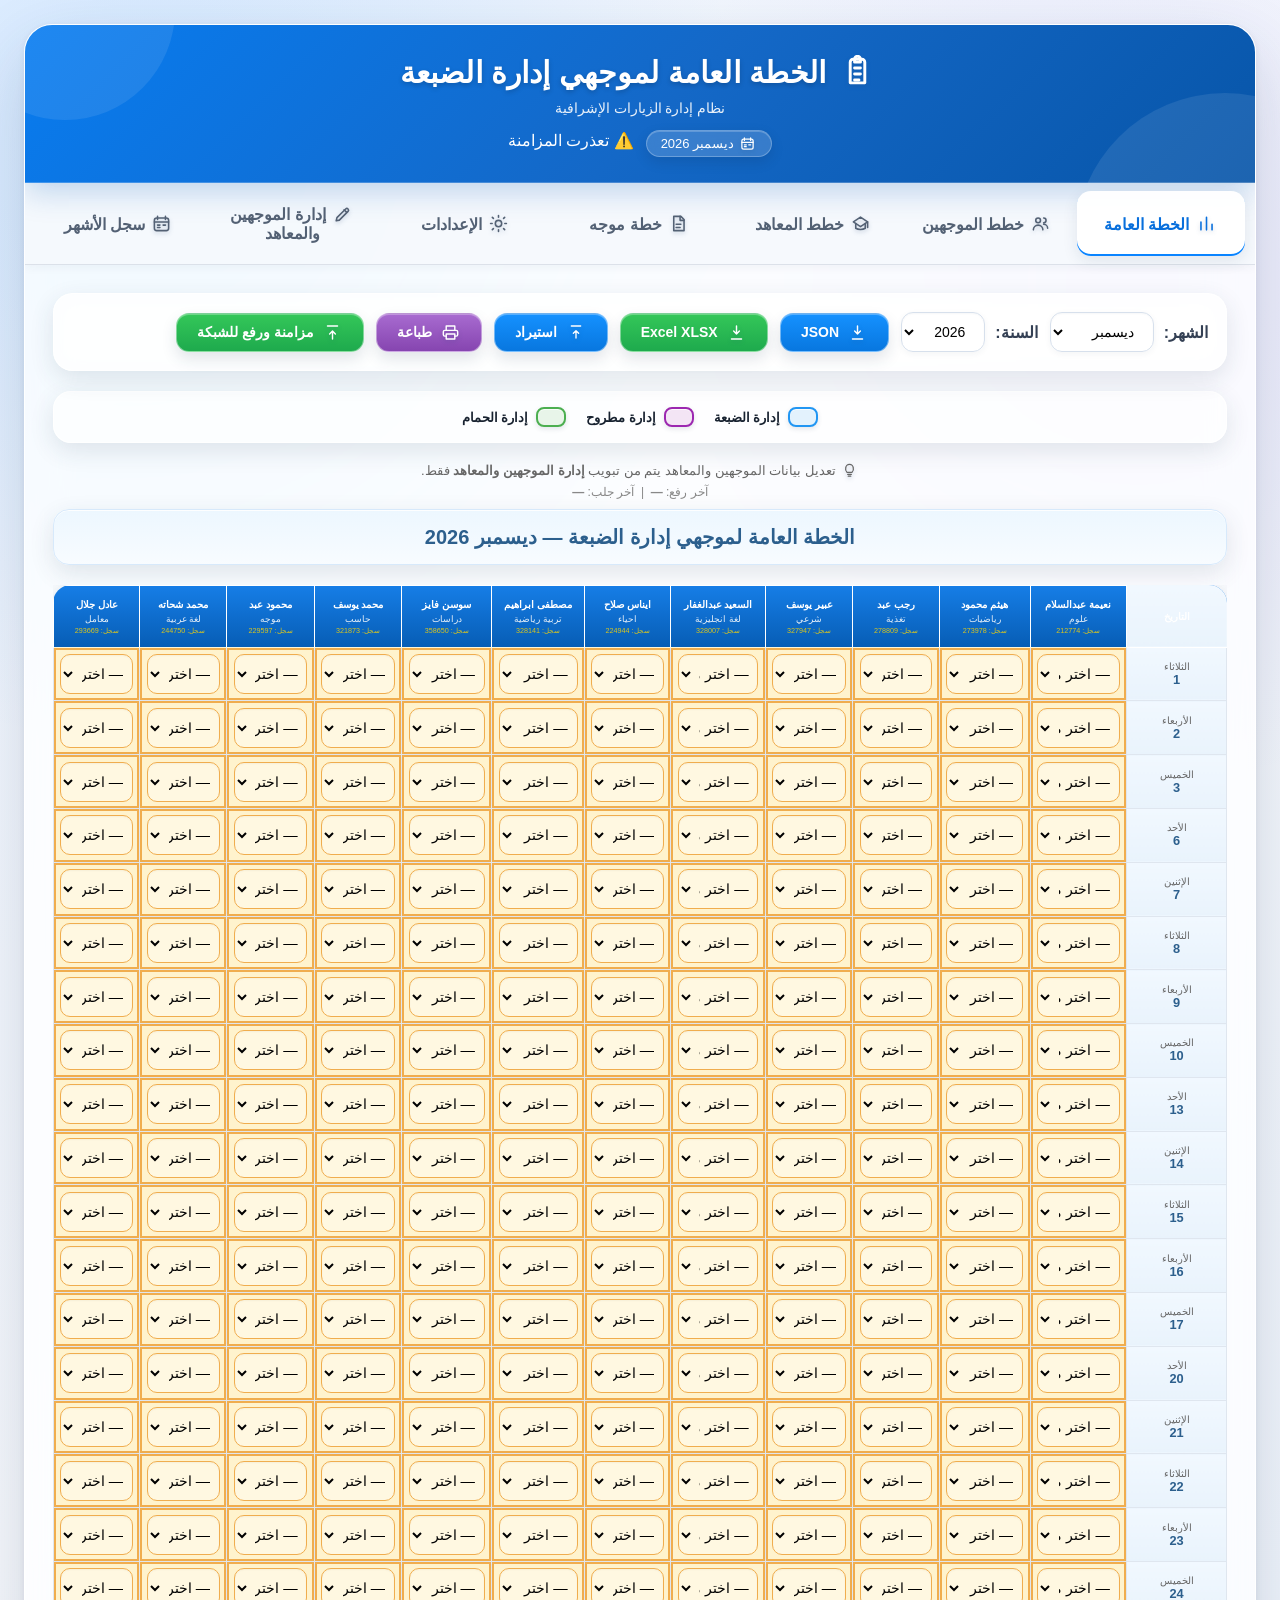
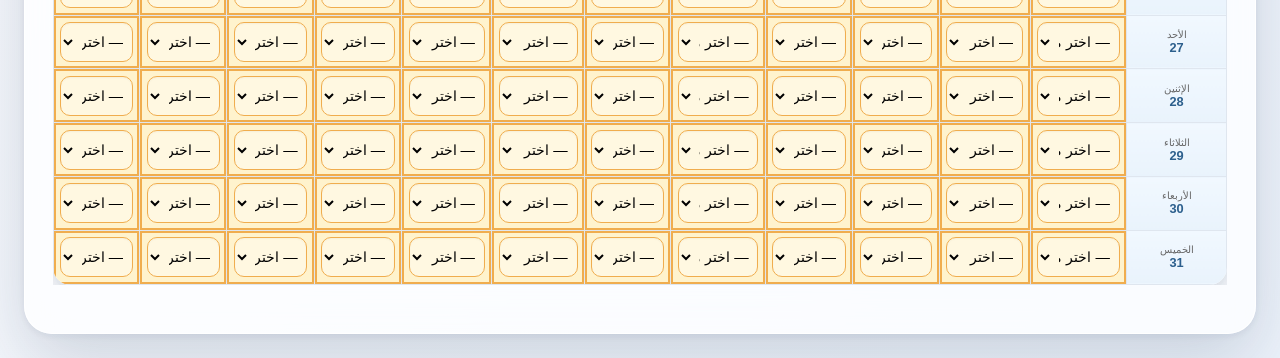
==== index.html @ 69746052 "Update print statement from 'Hello' to 'Goodbye'" ====
<!DOCTYPE html>
<html lang="ar" dir="rtl">
<head>
<meta charset="UTF-8">
<meta name="viewport" content="width=device-width, initial-scale=1.0">
<title>الخطة العامة لموجهي إدارة الضبعة</title>
<meta name="theme-color" content="#087cf0">
<meta name="mobile-web-app-capable" content="yes">
<meta name="apple-mobile-web-app-capable" content="yes">
<meta name="apple-mobile-web-app-status-bar-style" content="default">
<link rel="manifest" href="./manifest.json">
<link rel="apple-touch-icon" href="./icons/apple-touch-icon.png">
<link rel="icon" type="image/png" sizes="32x32" href="./icons/favicon-32.png">
<style>
* { box-sizing: border-box; margin: 0; padding: 0; }
body { font-family: 'Segoe UI', Tahoma, Geneva, Verdana, sans-serif; direction: rtl; background: linear-gradient(135deg, #667eea 0%, #764ba2 100%); min-height: 100%; padding: 20px; color: #333; }
.container { max-width: 1400px; margin: 0 auto; background: white; border-radius: 15px; box-shadow: 0 20px 60px rgba(0, 0, 0, 0.3); overflow: hidden; }
.app-header { background: linear-gradient(135deg, #2c5f8d 0%, #1a3a5c 100%); color: white; padding: 30px; text-align: center; }
.app-header h1 { font-size: 28px; margin-bottom: 10px; }
.app-header p { font-size: 14px; opacity: 0.9; }
.tabs { display: flex; background: #f5f5f5; border-bottom: 2px solid #ddd; }
.tab { flex: 1; padding: 15px 20px; text-align: center; cursor: pointer; background: #f5f5f5; border: none; font-size: 16px; font-weight: bold; color: #666; transition: all 0.3s; }
.tab:hover { background: #e0e0e0; }
.tab.active { background: white; color: #2c5f8d; border-bottom: 3px solid #2c5f8d; }
.tab-content { display: none; padding: 30px; }
.tab-content.active { display: block; }
.controls { display: flex; gap: 15px; margin-bottom: 20px; flex-wrap: wrap; align-items: center; background: #f9f9f9; padding: 20px; border-radius: 10px; }
.control-group { display: flex; align-items: center; gap: 10px; }
.control-group label { font-weight: bold; color: #555; }
select { padding: 8px 15px; border: 2px solid #ddd; border-radius: 6px; font-size: 14px; background: white; cursor: pointer; transition: border-color 0.3s; }
select:hover { border-color: #2c5f8d; }
select:focus { outline: none; border-color: #2c5f8d; }
.btn { padding: 10px 20px; border: none; border-radius: 6px; font-size: 14px; font-weight: bold; cursor: pointer; transition: all 0.3s; display: inline-flex; align-items: center; gap: 8px; }
.btn-primary { background: #2c5f8d; color: white; }
.btn-primary:hover { background: #1a3a5c; transform: translateY(-2px); box-shadow: 0 4px 12px rgba(44, 95, 141, 0.3); }
.btn-danger { background: #e74c3c; color: white; }
.btn-danger:hover { background: #c0392b; transform: translateY(-2px); }
.btn-success { background: #27ae60; color: white; }
.btn-success:hover { background: #229954; transform: translateY(-2px); }
.btn-print { background: #9b59b6; color: white; }
.btn-print:hover { background: #8e44ad; transform: translateY(-2px); }
.btn-warning { background: #f39c12; color: white; }
.btn-warning:hover { background: #d68910; transform: translateY(-2px); }
.btn-secondary { background: #95a5a6; color: white; }
.btn-secondary:hover { background: #7f8c8d; transform: translateY(-2px); }
.btn-test { background: #e67e22; color: white; }
.btn-test:hover { background: #d35400; transform: translateY(-2px); box-shadow: 0 4px 12px rgba(230, 126, 34, 0.3); }
#planTitle { text-align: center; font-size: 20px; font-weight: bold; color: #2c5f8d; margin-bottom: 20px; padding: 15px; background: #f0f7ff; border-radius: 8px; }
#planTableContainer { overflow-x: auto; margin-bottom: 20px; -webkit-overflow-scrolling: touch; }
.plan-table { width: 100%; border-collapse: collapse; background: white; box-shadow: 0 2px 8px rgba(0, 0, 0, 0.1); min-width: 800px; }
.plan-table thead { background: linear-gradient(135deg, #2c5f8d 0%, #1a3a5c 100%); color: white; }
.plan-table th { padding: 12px 8px; text-align: center; font-weight: bold; border: 1px solid #1a3a5c; font-size: 10.4px; }
.plan-table th .spec { font-size: 8.8px; font-weight: normal; opacity: 0.9; margin-top: 4px; }
.plan-table th .record-num { font-size: 7.2px; font-weight: normal; opacity: 0.85; margin-top: 2px; color: #ffd700; }
.plan-table td { padding: 6.4px; border: 1px solid #ddd; text-align: center; vertical-align: middle; }
.plan-table .date-col { background: #f0f7ff; font-weight: bold; min-width: 100px; }
.plan-table .date-cell .day-name { font-size: 9.6px; color: #666; display: block; white-space: nowrap; }
.plan-table .date-cell .day-num { font-size: 12.8px; font-weight: bold; color: #2c5f8d; display: block; white-space: nowrap; }
.plan-table .date-cell { white-space: nowrap; }
.plan-table select { width: 100%; padding: 4.8px; font-size: 14.4px; border: 1px solid #ddd; border-radius: 4px; }
.plan-table select option:disabled { background-color: #ffebee; color: #c62828; }
select.admin-dabaa { background-color: #e3f2fd; border-color: #2196f3; color: #1565c0; }
select.admin-matrouh { background-color: #f3e5f5; border-color: #9c27b0; color: #6a1b9a; }
select.admin-hamam { background-color: #e8f5e9; border-color: #4caf50; color: #2e7d32; }
select.admin-leave { background-color: #ffebee !important; border-color: #e53935 !important; color: #c62828 !important; font-weight: bold; }
.leave-option { color: #c62828; font-weight: bold; background: #ffebee; }
.admin-legend { display: flex; gap: 20px; justify-content: center; margin-bottom: 20px; padding: 15px; background: #f9f9f9; border-radius: 8px; flex-wrap: wrap; }
.legend-item { display: flex; align-items: center; gap: 8px; font-size: 13px; font-weight: bold; }
.legend-color { width: 30px; height: 20px; border-radius: 4px; border: 2px solid; }
.legend-color.dabaa { background-color: #e3f2fd; border-color: #2196f3; }
.legend-color.matrouh { background-color: #f3e5f5; border-color: #9c27b0; }
.legend-color.hamam { background-color: #e8f5e9; border-color: #4caf50; }
.clickable-date, .supervisor-header { cursor: pointer; transition: all 0.2s; position: relative; }
.clickable-date:hover { background-color: #ffebee !important; transform: scale(1.05); box-shadow: 0 2px 8px rgba(231, 76, 60, 0.3); }
.clickable-date:hover::after { content: '×'; position: absolute; top: 2px; left: 2px; font-size: 10px; opacity: 0.7; }
.supervisor-header:hover { background-color: #1a3a5c !important; transform: scale(1.02); }
.cards-grid { display: grid; grid-template-columns: repeat(auto-fill, minmax(350px, 1fr)); gap: 20px; margin-top: 20px; }
.supervisor-card, .institute-card { background: white; border-radius: 12px; box-shadow: 0 4px 12px rgba(0, 0, 0, 0.1); overflow: hidden; transition: transform 0.3s, box-shadow 0.3s; }
.supervisor-card:hover, .institute-card:hover { transform: translateY(-5px); box-shadow: 0 8px 20px rgba(0, 0, 0, 0.15); }
.card-header { background: linear-gradient(135deg, #2c5f8d 0%, #1a3a5c 100%); color: white; padding: 15px; display: flex; justify-content: space-between; align-items: center; }
.card-header h3 { font-size: 16px; margin: 0; }
.specialty-badge, .visits-count-badge { background: rgba(255, 255, 255, 0.2); padding: 5px 12px; border-radius: 20px; font-size: 12px; font-weight: bold; }
.card-stats { background: #f9f9f9; padding: 12px; border-bottom: 1px solid #ddd; }
.stat-item { display: flex; justify-content: space-between; align-items: center; }
.stat-label { font-weight: bold; color: #666; }
.stat-value { font-size: 18px; font-weight: bold; color: #2c5f8d; }
.visits-list { padding: 15px; max-height: 300px; overflow-y: auto; }
.visit-item { display: flex; justify-content: space-between; align-items: center; padding: 10px; border-bottom: 1px solid #eee; transition: background 0.2s; }
.visit-item:hover { background: #f9f9f9; }
.visit-item:last-child { border-bottom: none; }
.visit-date { display: flex; flex-direction: column; align-items: center; min-width: 70px; }
.visit-date .day-name { font-size: 11px; color: #666; }
.visit-date .day-num { font-size: 14px; font-weight: bold; color: #2c5f8d; }
.visit-institute, .visit-supervisor { flex: 1; text-align: center; font-size: 13px; }
.visit-supervisor .supervisor-name { font-weight: bold; margin-bottom: 2px; }
.visit-supervisor .supervisor-spec { font-size: 11px; color: #666; }
.empty-visits, .empty-msg { padding: 30px; text-align: center; color: #999; font-style: italic; }
.card-actions { padding: 15px; background: #f9f9f9; border-top: 1px solid #ddd; display: flex; gap: 10px; justify-content: center; }
.sheets-setup { background: #fff3cd; border: 2px solid #ffc107; border-radius: 8px; padding: 20px; margin-bottom: 20px; }
.sheets-setup label { display: block; font-weight: bold; margin-bottom: 8px; color: #856404; }
.sheets-setup input { width: 100%; padding: 10px; border: 2px solid #ffc107; border-radius: 6px; font-size: 14px; margin-bottom: 10px; }
.loading-overlay { position: fixed; top: 0; left: 0; width: 100%; height: 100%; background-color: rgba(0, 0, 0, 0.7); display: none; justify-content: center; align-items: center; flex-direction: column; z-index: 10000; color: white; font-size: 18px; }
.loading-spinner { width: 50px; height: 50px; border: 5px solid rgba(255, 255, 255, 0.3); border-top-color: white; border-radius: 50%; animation: spin 1s linear infinite; margin-bottom: 20px; }
@keyframes spin { to { transform: rotate(360deg); } }
.modal { display: none; position: fixed; top: 0; left: 0; width: 100%; height: 100%; background-color: rgba(0, 0, 0, 0.6); z-index: 9999; justify-content: center; align-items: center; padding: 20px; }
.modal-content { background: white; border-radius: 15px; padding: 30px; max-width: 500px; width: 100%; max-height: 90vh; overflow-y: auto; box-shadow: 0 20px 60px rgba(0, 0, 0, 0.4); animation: modalSlideIn 0.3s ease; }
@keyframes modalSlideIn { from { opacity: 0; transform: translateY(-30px); } to { opacity: 1; transform: translateY(0); } }
.modal-content h3 { color: #2c5f8d; margin-bottom: 20px; text-align: center; font-size: 20px; border-bottom: 2px solid #2c5f8d; padding-bottom: 10px; }
.modal-content label { display: block; margin-bottom: 6px; font-weight: bold; color: #555; font-size: 14px; }
.modal-content input[type="text"] { width: 100%; padding: 10px; border: 2px solid #ddd; border-radius: 6px; font-size: 14px; margin-bottom: 15px; transition: border-color 0.3s; }
.modal-content input[type="text"]:focus { outline: none; border-color: #2c5f8d; }
.admin-checkboxes { background: #f9f9f9; padding: 15px; border-radius: 8px; margin-bottom: 20px; }
.admin-checkboxes .checkbox-item { display: flex; align-items: center; gap: 10px; padding: 8px; margin-bottom: 5px; border-radius: 4px; transition: background 0.2s; }
.admin-checkboxes .checkbox-item:hover { background: white; }
.admin-checkboxes input[type="checkbox"] { width: 18px; height: 18px; cursor: pointer; }
.admin-checkboxes label { margin: 0; cursor: pointer; font-weight: normal; display: flex; align-items: center; gap: 8px; }
.admin-checkboxes .legend-color { width: 20px; height: 14px; border-radius: 3px; border: 2px solid; }
.modal-actions { display: flex; gap: 10px; margin-top: 20px; flex-wrap: wrap; }
.modal-actions .btn { flex: 1; justify-content: center; min-width: 120px; }
.workdays-display { font-weight: bold; color: #2c5f8d; background: #f0f7ff; padding: 8px 15px; border-radius: 6px; font-size: 14px; }
.institutes-list { display: none; grid-template-columns: repeat(auto-fill, minmax(210px, 1fr)); gap: 2px; padding: 6px 30px 12px; max-height: 190px; overflow-y: auto; background: white; border-radius: 6px; margin: 0 0 8px; }
.institutes-list .inst-item { padding: 3px 8px; margin-bottom: 0; }
.institutes-list .inst-item label { font-size: 12px; }
.wk-0 { background-color: #fff8e1; }
.wk-1 { background-color: #e8f5e9; }
.wk-2 { background-color: #e3f2fd; }
.wk-3 { background-color: #f3e5f5; }
.wk-4 { background-color: #fdeee0; }
/* ====== سجل الأشهر CSS ====== */
.archive-modal { display: none; position: fixed; top: 0; left: 0; width: 100%; height: 100%; background: rgba(0,0,0,0.6); z-index: 10001; justify-content: center; align-items: center; padding: 20px; }
.archive-modal.open { display: flex; }
.archive-panel { background: white; border-radius: 18px; width: 100%; max-width: 560px; max-height: 88vh; display: flex; flex-direction: column; box-shadow: 0 24px 64px rgba(0,0,0,0.35); animation: modalSlideIn 0.28s ease; overflow: hidden; }
.archive-header { background: linear-gradient(135deg, #2c5f8d 0%, #1a3a5c 100%); color: white; padding: 22px 26px; display: flex; align-items: center; justify-content: space-between; flex-shrink: 0; }
.archive-header h2 { margin: 0; font-size: 20px; }
.archive-close { background: rgba(255,255,255,0.18); border: none; color: white; width: 34px; height: 34px; border-radius: 50%; font-size: 18px; cursor: pointer; display: flex; align-items: center; justify-content: center; transition: background 0.2s; }
.archive-close:hover { background: rgba(255,255,255,0.32); }
.archive-toolbar { padding: 16px 20px 10px; display: flex; gap: 10px; flex-shrink: 0; border-bottom: 1px solid #eee; flex-wrap: wrap; }
.archive-search { flex: 1; min-width: 140px; padding: 9px 14px; border: 2px solid #ddd; border-radius: 8px; font-size: 14px; font-family: inherit; direction: rtl; transition: border-color 0.2s; }
.archive-search:focus { outline: none; border-color: #2c5f8d; }
.archive-list { flex: 1; overflow-y: auto; padding: 14px 18px; display: flex; flex-direction: column; gap: 10px; }
.archive-empty { text-align: center; color: #aaa; padding: 40px; font-size: 15px; }
.archive-card { background: #f8fafd; border: 2px solid #e2eaf4; border-radius: 12px; padding: 14px 18px; display: flex; align-items: center; gap: 14px; transition: box-shadow 0.2s, border-color 0.2s; }
.archive-card:hover { box-shadow: 0 4px 16px rgba(44,95,141,0.12); border-color: #2c5f8d; }
.archive-card.current-month { border-color: #27ae60; background: #f0fff5; }
.archive-card-icon { font-size: 28px; flex-shrink: 0; }
.archive-card-info { flex: 1; min-width: 0; }
.archive-card-name { font-size: 16px; font-weight: bold; color: #1a3a5c; margin-bottom: 3px; }
.archive-card-meta { font-size: 12px; color: #888; }
.archive-card-badge { background: #27ae60; color: white; font-size: 11px; padding: 2px 9px; border-radius: 20px; margin-right: 6px; font-weight: bold; }
.archive-card-actions { display: flex; gap: 7px; flex-shrink: 0; }
.arch-btn { padding: 7px 14px; border: none; border-radius: 8px; font-size: 13px; font-weight: bold; cursor: pointer; transition: all 0.2s; font-family: inherit; }
.arch-btn-open { background: #2c5f8d; color: white; }
.arch-btn-open:hover { background: #1a3a5c; transform: translateY(-1px); }
.arch-btn-del { background: #ffeaea; color: #c0392b; }
.arch-btn-del:hover { background: #e74c3c; color: white; transform: translateY(-1px); }
.new-month-modal { display: none; position: fixed; top: 0; left: 0; width: 100%; height: 100%; background: rgba(0,0,0,0.65); z-index: 10002; justify-content: center; align-items: center; padding: 20px; }
.new-month-modal.open { display: flex; }
.new-month-panel { background: white; border-radius: 16px; width: 100%; max-width: 420px; padding: 30px; box-shadow: 0 20px 60px rgba(0,0,0,0.38); animation: modalSlideIn 0.28s ease; }
.new-month-panel h3 { color: #2c5f8d; margin: 0 0 22px; text-align: center; font-size: 18px; border-bottom: 2px solid #2c5f8d; padding-bottom: 10px; }
.nm-row { margin-bottom: 16px; }
.nm-row label { display: block; font-weight: bold; color: #555; margin-bottom: 6px; font-size: 14px; }
.nm-row select, .nm-row input { width: 100%; padding: 9px 12px; border: 2px solid #ddd; border-radius: 8px; font-size: 14px; font-family: inherit; direction: rtl; transition: border-color 0.2s; }
.nm-row select:focus, .nm-row input:focus { outline: none; border-color: #2c5f8d; }
.nm-mode-btns { display: flex; gap: 10px; margin-bottom: 16px; }
.nm-mode-btn { flex: 1; padding: 10px; border: 2px solid #ddd; border-radius: 8px; background: #f5f5f5; color: #555; font-weight: bold; cursor: pointer; font-size: 13px; font-family: inherit; transition: all 0.2s; }
.nm-mode-btn.active { border-color: #2c5f8d; background: #e8f0fa; color: #2c5f8d; }
.nm-copy-row { display: none; margin-bottom: 16px; }
.nm-copy-row.visible { display: block; }
.nm-actions { display: flex; gap: 10px; margin-top: 20px; }
.nm-actions .arch-btn { flex: 1; padding: 11px; font-size: 14px; }
.arch-btn-create { background: #27ae60; color: white; }
.arch-btn-create:hover { background: #229954; transform: translateY(-1px); }
.arch-btn-cancel { background: #f5f5f5; color: #555; }
.arch-btn-cancel:hover { background: #ddd; }
.confirm-modal { display: none; position: fixed; top: 0; left: 0; width: 100%; height: 100%; background: rgba(0,0,0,0.65); z-index: 10003; justify-content: center; align-items: center; padding: 20px; }
.confirm-modal.open { display: flex; }
.confirm-panel { background: white; border-radius: 16px; width: 100%; max-width: 380px; padding: 28px; box-shadow: 0 20px 60px rgba(0,0,0,0.38); animation: modalSlideIn 0.28s ease; text-align: center; }
.confirm-panel h3 { color: #2c5f8d; margin: 0 0 14px; font-size: 17px; }
.confirm-panel p { color: #555; font-size: 14px; line-height: 1.7; margin-bottom: 20px; }
.confirm-actions { display: flex; gap: 8px; flex-wrap: wrap; justify-content: center; }
.confirm-actions .arch-btn { flex: 1; min-width: 100px; padding: 10px; font-size: 13px; }
.arch-btn-save-go { background: #2c5f8d; color: white; }
.arch-btn-save-go:hover { background: #1a3a5c; }
.arch-btn-go { background: #f39c12; color: white; }
.arch-btn-go:hover { background: #d68910; }
.current-month-badge { background: rgba(255,255,255,0.18); border-radius: 20px; padding: 5px 14px; font-size: 13px; margin-top: 6px; display: inline-block; }
/* ====== Search & Dashboard & Empty Cells CSS ====== */
.plan-table td.cell-empty {
background: #fff3cd !important;
box-shadow: inset 0 0 0 2px #f0ad4e;
}
.plan-table td.cell-empty select {
background: #fff8e1 !important;
border-color: #f0ad4e !important;
}
.plan-table td.search-highlight {
background-color: #d4edda !important;
box-shadow: inset 0 0 0 2px #28a745;
}
.plan-table td.search-highlight select {
background-color: #e8f5e9 !important;
border-color: #28a745 !important;
font-weight: bold;
}
.dashboard-stats {
display: flex;
justify-content: space-around;
gap: 10px;
background: linear-gradient(135deg, #f0f7ff 0%, #e3f2fd 100%);
padding: 15px;
border-radius: 10px;
margin-bottom: 15px;
font-weight: bold;
border: 1px solid #d7e0ec;
}
.stat-box { text-align: center; color: #2c5f8d; }
.stat-box span { display: block; font-size: 13px; color: #666; font-weight: normal; }
@media (max-width: 768px) {
body { padding: 10px; } .container { border-radius: 10px; } .app-header { padding: 20px 15px; } .app-header h1 { font-size: 20px; }
.tabs { flex-direction: column; } .tab { padding: 12px 15px; font-size: 14px; border-bottom: 1px solid #ddd; }
.tab-content { padding: 15px; } .controls { flex-direction: column; align-items: stretch; gap: 10px; padding: 15px; }
.control-group { flex-direction: column; align-items: stretch; gap: 8px; } .btn { padding: 12px 15px; font-size: 13px; width: 100%; justify-content: center; }
.cards-grid { grid-template-columns: 1fr; } .admin-legend { gap: 10px; padding: 10px; } .legend-item { font-size: 11px; }
.modal-content { padding: 20px; } .modal-actions { flex-direction: column; } .modal-actions .btn { width: 100%; }
}
@media print {
body { background: white; padding: 0; } .container { box-shadow: none; }
.tabs, .controls, .card-actions, .btn, .admin-legend, .sheets-setup, .modal, .loading-overlay, .archive-modal, .new-month-modal, .confirm-modal, .dashboard-stats { display: none !important; }
.tab-content { padding: 0; display: block !important; }
}
:root{
--win-blue:#0a84ff; --win-blue-dark:#0067c0; --glass:rgba(255,255,255,.78); --glass-strong:rgba(255,255,255,.92); --line:rgba(80,100,130,.16); --text:#182230; --muted:#667085; --shadow-3d:0 18px 45px rgba(31,55,86,.16),0 3px 10px rgba(31,55,86,.08); --shadow-soft:0 8px 24px rgba(31,55,86,.12);
}
body{ background: radial-gradient(circle at 12% 8%,rgba(10,132,255,.13),transparent 28%), radial-gradient(circle at 88% 15%,rgba(120,100,255,.10),transparent 25%), linear-gradient(135deg,#eef5ff 0%,#f6f8fc 48%,#edf3fb 100%); color:var(--text); padding:24px; }
.container{ background:rgba(255,255,255,.72); border:1px solid rgba(255,255,255,.85); border-radius:28px; box-shadow:0 28px 70px rgba(31,55,86,.18),0 2px 8px rgba(31,55,86,.08); backdrop-filter:blur(22px) saturate(135%); -webkit-backdrop-filter:blur(22px) saturate(135%); }
.app-header{ position:relative; overflow:hidden; background:linear-gradient(135deg,#087cf0 0%,#1468c7 52%,#0755a8 100%); padding:30px 34px 26px; box-shadow:inset 0 -1px rgba(255,255,255,.22),0 10px 28px rgba(0,88,180,.22); }
.app-header::before,.app-header::after{ content:"";position:absolute;border-radius:50%;pointer-events:none; background:rgba(255,255,255,.09); }
.app-header::before{width:220px;height:220px;left:-70px;top:-125px;} .app-header::after{width:300px;height:300px;right:-120px;bottom:-210px;}
.app-header h1{position:relative;font-size:30px;letter-spacing:.1px;text-shadow:0 2px 5px rgba(0,0,0,.18);} .app-header p{position:relative;font-size:14px;}
.current-month-badge{ position:relative;background:rgba(255,255,255,.16); border:1px solid rgba(255,255,255,.25); box-shadow:inset 0 1px rgba(255,255,255,.2),0 5px 14px rgba(0,0,0,.10); backdrop-filter:blur(10px); }
.tabs{ gap:6px;padding:8px 10px; background:rgba(246,249,253,.92); border-bottom:1px solid var(--line); box-shadow:0 2px 10px rgba(31,55,86,.05); }
.tab{ border-radius:14px; background:transparent; color:#536174; padding:13px 16px; position:relative; transition:transform .2s,background .2s,box-shadow .2s,color .2s; }
.tab:hover{ background:rgba(255,255,255,.8); transform:translateY(-1px); box-shadow:0 5px 14px rgba(31,55,86,.08); }
.tab.active{ background:rgba(255,255,255,.98); color:#086fdc; border-bottom:0; box-shadow:0 5px 15px rgba(31,55,86,.10),inset 0 -2px #0a84ff; }
.tab-content{padding:28px;}
.controls{ background:rgba(255,255,255,.62); border:1px solid rgba(255,255,255,.9); border-radius:20px; padding:18px; gap:12px; box-shadow:var(--shadow-soft); backdrop-filter:blur(14px); }
.control-group label{color:#344054;}
select,.modal-content input[type="text"],.nm-row select,.nm-row input,.archive-search{ background:rgba(255,255,255,.9); border:1px solid #d7e0ec; border-radius:12px; min-height:40px; box-shadow:inset 0 1px 2px rgba(30,55,85,.04),0 2px 6px rgba(30,55,85,.05); transition:border-color .2s,box-shadow .2s,transform .2s; }
select:focus,.modal-content input[type="text"]:focus,.nm-row select:focus,.nm-row input:focus,.archive-search:focus{ border-color:#0a84ff; box-shadow:0 0 0 3px rgba(10,132,255,.13),0 5px 12px rgba(31,55,86,.08); }
.btn,.arch-btn,.nm-mode-btn,.archive-close{ border:1px solid rgba(255,255,255,.42); border-radius:13px; box-shadow:0 7px 15px rgba(31,55,86,.13),inset 0 1px rgba(255,255,255,.28); transition:transform .18s,box-shadow .18s,filter .18s; }
.btn:hover,.arch-btn:hover,.nm-mode-btn:hover{ transform:translateY(-2px); box-shadow:0 11px 22px rgba(31,55,86,.18),inset 0 1px rgba(255,255,255,.35); filter:saturate(1.04); }
.btn:active,.arch-btn:active,.nm-mode-btn:active{ transform:translateY(1px) scale(.985); box-shadow:0 3px 7px rgba(31,55,86,.15),inset 0 2px 4px rgba(0,0,0,.08); }
.btn-primary,.arch-btn-open,.arch-btn-save-go{ background:linear-gradient(180deg,#1591ff 0%,#0877df 100%); }
.btn-success,.arch-btn-create{background:linear-gradient(180deg,#34c759 0%,#1eaa4d 100%);} .btn-danger{background:linear-gradient(180deg,#ff5b52 0%,#df3f38 100%);} .btn-warning,.arch-btn-go{background:linear-gradient(180deg,#ffb52e 0%,#ed9210 100%);} .btn-print{background:linear-gradient(180deg,#a86bd0 0%,#8645b0 100%);} .btn-secondary{background:linear-gradient(180deg,#aeb9c4 0%,#87939f 100%);} .btn-test{background:linear-gradient(180deg,#ff9f43 0%,#e87313 100%);}
#planTitle,.workdays-display{ background:linear-gradient(180deg,rgba(235,246,255,.95),rgba(247,251,255,.95)); border:1px solid #d7e9fb; border-radius:16px; box-shadow:inset 0 1px rgba(255,255,255,.9),var(--shadow-soft); }
.admin-legend{ background:rgba(255,255,255,.64); border:1px solid rgba(255,255,255,.9); border-radius:18px; box-shadow:var(--shadow-soft); }
.legend-color{ border-radius:8px; box-shadow:inset 0 1px rgba(255,255,255,.75),0 2px 5px rgba(31,55,86,.12); }
.plan-table{ border-radius:18px; overflow:hidden; box-shadow:var(--shadow-3d); }
.plan-table thead{ background:linear-gradient(180deg,#167ee7 0%,#075db5 100%); }
.plan-table th{border-color:rgba(255,255,255,.2);} .plan-table td{background:rgba(255,255,255,.94);border-color:#dfe6ef;} .plan-table .date-col,.plan-table .date-cell{background:linear-gradient(180deg,#f1f8ff,#e9f3fc);} .plan-table select{border-radius:10px;box-shadow:inset 0 1px 2px rgba(0,0,0,.04);}
.cards-grid{gap:22px;} .supervisor-card,.institute-card{ background:rgba(255,255,255,.88); border:1px solid rgba(255,255,255,.95); border-radius:20px; box-shadow:var(--shadow-3d); backdrop-filter:blur(12px); }
.supervisor-card:hover,.institute-card:hover{ transform:translateY(-6px) scale(1.005); box-shadow:0 25px 50px rgba(31,55,86,.19),0 5px 12px rgba(31,55,86,.08); }
.card-header{ background:linear-gradient(135deg,#1385ed,#075db3); padding:17px; box-shadow:inset 0 1px rgba(255,255,255,.2); }
.specialty-badge,.visits-count-badge{ border:1px solid rgba(255,255,255,.2); box-shadow:inset 0 1px rgba(255,255,255,.22); backdrop-filter:blur(8px); }
.card-stats,.card-actions{background:rgba(247,250,253,.9);border-color:#e4eaf1;} .visit-item{border-color:#edf1f5;border-radius:10px;} .visit-item:hover{background:#f3f8fd;transform:translateX(-2px);}
.sheets-setup{ background:linear-gradient(180deg,#fff9df,#fff4c5); border:1px solid #f1d36a; border-radius:18px; box-shadow:var(--shadow-soft); }
.modal,.archive-modal,.new-month-modal,.confirm-modal{ background:rgba(15,28,45,.42); backdrop-filter:blur(10px); -webkit-backdrop-filter:blur(10px); }
.modal-content,.archive-panel,.new-month-panel,.confirm-panel{ background:rgba(250,252,255,.94); border:1px solid rgba(255,255,255,.95); border-radius:22px; box-shadow:0 30px 80px rgba(0,0,0,.28),0 5px 15px rgba(31,55,86,.12); backdrop-filter:blur(24px) saturate(130%); -webkit-backdrop-filter:blur(24px) saturate(130%); }
.archive-panel{max-width:600px;} .archive-header{ background:linear-gradient(135deg,#1385ed,#075db3); padding:22px 26px; box-shadow:inset 0 1px rgba(255,255,255,.22),0 8px 20px rgba(0,75,155,.18); } .archive-close{ background:rgba(255,255,255,.16); width:38px;height:38px; }
.archive-toolbar{background:rgba(255,255,255,.52);border-color:#e6ebf2;} .archive-card{ background:rgba(255,255,255,.88); border:1px solid #e0e8f2; border-radius:17px; padding:15px 17px; box-shadow:0 6px 16px rgba(31,55,86,.08),inset 0 1px rgba(255,255,255,.9); }
.archive-card:hover{ border-color:#72b8ff; transform:translateY(-2px); box-shadow:0 13px 25px rgba(31,55,86,.13); }
.archive-card.current-month{ border-color:#48c56a; background:linear-gradient(180deg,#f3fff7,#eafff1); }
.archive-card-icon{ width:48px;height:48px;display:flex;align-items:center;justify-content:center; border-radius:14px; background:linear-gradient(145deg,#ffffff,#e9f1fa); box-shadow:5px 5px 12px rgba(31,55,86,.12),inset 1px 1px rgba(255,255,255,.95); font-size:26px; }
.arch-btn{min-height:38px;} .nm-mode-btn{ background:linear-gradient(180deg,#fff,#edf3fa); } .nm-mode-btn.active{ background:linear-gradient(180deg,#eaf5ff,#d9edff); border-color:#0a84ff; box-shadow:0 6px 15px rgba(10,132,255,.14),inset 0 1px white; }
.loading-overlay{ background:rgba(15,28,45,.45); backdrop-filter:blur(10px); } .loading-spinner{ box-shadow:0 10px 30px rgba(0,0,0,.18); }
.btn,.tab,.archive-close,.arch-btn,.nm-mode-btn{ font-family:'Segoe UI','Segoe UI Emoji','Apple Color Emoji',sans-serif; -webkit-font-smoothing:antialiased; }
.btn::first-letter,.tab::first-letter,.archive-close::first-letter,.arch-btn::first-letter,.nm-mode-btn::first-letter{ filter:drop-shadow(0 2px 2px rgba(0,0,0,.18)); }
@media (max-width:768px){ body{padding:10px;} .container{border-radius:22px;} .tabs{padding:6px;} .tab{border-radius:12px;} .tab-content{padding:16px;} .controls{border-radius:17px;padding:14px;} .btn{border-radius:13px;} .cards-grid{gap:15px;} .supervisor-card,.institute-card{border-radius:18px;} .archive-panel,.modal-content,.new-month-panel,.confirm-panel{border-radius:20px;} }
/* ===== Embedded Fluent/iPad SVG icon system — no emoji ===== */
.ui-icon{display:inline-block;width:1.18em;height:1.18em;min-width:1.18em;vertical-align:-.22em;margin-inline:.16em;position:relative;filter:drop-shadow(0 2px 2px rgba(30,70,120,.22));}
.ui-icon::before{content:"";position:absolute;inset:0;background:currentColor;
-webkit-mask-repeat:no-repeat;mask-repeat:no-repeat;-webkit-mask-position:center;mask-position:center;
-webkit-mask-size:contain;mask-size:contain;}
.btn .ui-icon,.tab .ui-icon,.archive-close .ui-icon,.arch-btn .ui-icon,.nm-mode-btn .ui-icon{width:1.2em;height:1.2em;}
.app-header h1 .ui-icon{width:1.15em;height:1.15em;}
.current-month-badge .ui-icon{color:inherit;}
.btn,.tab,.archive-close,.arch-btn,.nm-mode-btn{font-family:'Segoe UI','Tahoma',sans-serif;}
.ui-icon[data-icon="clipboard"]::before{-webkit-mask-image:url("data:image/svg+xml,%3Csvg%20xmlns%3D%22http%3A//www.w3.org/2000/svg%22%20viewBox%3D%220%200%2024%2024%22%20fill%3D%22none%22%20stroke%3D%22black%22%20stroke-width%3D%222%22%20stroke-linecap%3D%22round%22%20stroke-linejoin%3D%22round%22%3E%3Cpath%20d%3D%22M9%203h6a2%202%200%200%201%202%202v14H7V5a2%202%200%200%201%202-2Z%22/%3E%3Cpath%20d%3D%22M10%203a2%202%200%200%201%204%200v2h-4V3Z%22/%3E%3Cpath%20d%3D%22M10%209h4M10%2013h4M10%2017h3%22/%3E%3C/svg%3E");mask-image:url("data:image/svg+xml,%3Csvg%20xmlns%3D%22http%3A//www.w3.org/2000/svg%22%20viewBox%3D%220%200%2024%2024%22%20fill%3D%22none%22%20stroke%3D%22black%22%20stroke-width%3D%222%22%20stroke-linecap%3D%22round%22%20stroke-linejoin%3D%22round%22%3E%3Cpath%20d%3D%22M9%203h6a2%202%200%200%201%202%202v14H7V5a2%202%200%200%201%202-2Z%22/%3E%3Cpath%20d%3D%22M10%203a2%202%200%200%201%204%200v2h-4V3Z%22/%3E%3Cpath%20d%3D%22M10%209h4M10%2013h4M10%2017h3%22/%3E%3C/svg%3E");}
.ui-icon[data-icon="calendar"]::before{-webkit-mask-image:url("data:image/svg+xml,%3Csvg%20xmlns%3D%22http%3A//www.w3.org/2000/svg%22%20viewBox%3D%220%200%2024%2024%22%20fill%3D%22none%22%20stroke%3D%22black%22%20stroke-width%3D%222%22%20stroke-linecap%3D%22round%22%20stroke-linejoin%3D%22round%22%3E%3Crect%20x%3D%223%22%20y%3D%225%22%20width%3D%2218%22%20height%3D%2216%22%20rx%3D%223%22/%3E%3Cpath%20d%3D%22M7%203v4M17%203v4M3%2010h18M7%2014h3M14%2014h3M7%2017h3%22/%3E%3C/svg%3E");mask-image:url("data:image/svg+xml,%3Csvg%20xmlns%3D%22http%3A//www.w3.org/2000/svg%22%20viewBox%3D%220%200%2024%2024%22%20fill%3D%22none%22%20stroke%3D%22black%22%20stroke-width%3D%222%22%20stroke-linecap%3D%22round%22%20stroke-linejoin%3D%22round%22%3E%3Crect%20x%3D%223%22%20y%3D%225%22%20width%3D%2218%22%20height%3D%2216%22%20rx%3D%223%22/%3E%3Cpath%20d%3D%22M7%203v4M17%203v4M3%2010h18M7%2014h3M14%2014h3M7%2017h3%22/%3E%3C/svg%3E");}
.ui-icon[data-icon="chart"]::before{-webkit-mask-image:url("data:image/svg+xml,%3Csvg%20xmlns%3D%22http%3A//www.w3.org/2000/svg%22%20viewBox%3D%220%200%2024%2024%22%20fill%3D%22none%22%20stroke%3D%22black%22%20stroke-width%3D%222%22%20stroke-linecap%3D%22round%22%20stroke-linejoin%3D%22round%22%3E%3Cpath%20d%3D%22M5%2020V10M12%2020V4M19%2020v-7%22/%3E%3C/svg%3E");mask-image:url("data:image/svg+xml,%3Csvg%20xmlns%3D%22http%3A//www.w3.org/2000/svg%22%20viewBox%3D%220%200%2024%2024%22%20fill%3D%22none%22%20stroke%3D%22black%22%20stroke-width%3D%222%22%20stroke-linecap%3D%22round%22%20stroke-linejoin%3D%22round%22%3E%3Cpath%20d%3D%22M5%2020V10M12%2020V4M19%2020v-7%22/%3E%3C/svg%3E");}
.ui-icon[data-icon="users"]::before{-webkit-mask-image:url("data:image/svg+xml,%3Csvg%20xmlns%3D%22http%3A//www.w3.org/2000/svg%22%20viewBox%3D%220%200%2024%2024%22%20fill%3D%22none%22%20stroke%3D%22black%22%20stroke-width%3D%222%22%20stroke-linecap%3D%22round%22%20stroke-linejoin%3D%22round%22%3E%3Ccircle%20cx%3D%229%22%20cy%3D%228%22%20r%3D%223%22/%3E%3Cpath%20d%3D%22M3%2020a6%206%200%200%201%2012%200M16%205a3%203%200%201%201%200%206M16%2013a5%205%200%200%201%205%205%22/%3E%3C/svg%3E");mask-image:url("data:image/svg+xml,%3Csvg%20xmlns%3D%22http%3A//www.w3.org/2000/svg%22%20viewBox%3D%220%200%2024%2024%22%20fill%3D%22none%22%20stroke%3D%22black%22%20stroke-width%3D%222%22%20stroke-linecap%3D%22round%22%20stroke-linejoin%3D%22round%22%3E%3Ccircle%20cx%3D%229%22%20cy%3D%228%22%20r%3D%223%22/%3E%3Cpath%20d%3D%22M3%2020a6%206%200%200%201%2012%200M16%205a3%203%200%201%201%200%206M16%2013a5%205%200%200%201%205%205%22/%3E%3C/svg%3E");}
.ui-icon[data-icon="school"]::before{-webkit-mask-image:url("data:image/svg+xml,%3Csvg%20xmlns%3D%22http%3A//www.w3.org/2000/svg%22%20viewBox%3D%220%200%2024%2024%22%20fill%3D%22none%22%20stroke%3D%22black%22%20stroke-width%3D%222%22%20stroke-linecap%3D%22round%22%20stroke-linejoin%3D%22round%22%3E%3Cpath%20d%3D%22m3%2010%209-6%209%206-9%206-9-6Z%22/%3E%3Cpath%20d%3D%22M6%2012v6c3%202%209%202%2012%200v-6M21%2010v7%22/%3E%3C/svg%3E");mask-image:url("data:image/svg+xml,%3Csvg%20xmlns%3D%22http%3A//www.w3.org/2000/svg%22%20viewBox%3D%220%200%2024%2024%22%20fill%3D%22none%22%20stroke%3D%22black%22%20stroke-width%3D%222%22%20stroke-linecap%3D%22round%22%20stroke-linejoin%3D%22round%22%3E%3Cpath%20d%3D%22m3%2010%209-6%209%206-9%206-9-6Z%22/%3E%3Cpath%20d%3D%22M6%2012v6c3%202%209%202%2012%200v-6M21%2010v7%22/%3E%3C/svg%3E");}
.ui-icon[data-icon="note"]::before{-webkit-mask-image:url("data:image/svg+xml,%3Csvg%20xmlns%3D%22http%3A//www.w3.org/2000/svg%22%20viewBox%3D%220%200%2024%2024%22%20fill%3D%22none%22%20stroke%3D%22black%22%20stroke-width%3D%222%22%20stroke-linecap%3D%22round%22%20stroke-linejoin%3D%22round%22%3E%3Cpath%20d%3D%22M6%203h9l4%204v14H6z%22/%3E%3Cpath%20d%3D%22M14%203v5h5M9%2013h6M9%2017h5%22/%3E%3C/svg%3E");mask-image:url("data:image/svg+xml,%3Csvg%20xmlns%3D%22http%3A//www.w3.org/2000/svg%22%20viewBox%3D%220%200%2024%2024%22%20fill%3D%22none%22%20stroke%3D%22black%22%20stroke-width%3D%222%22%20stroke-linecap%3D%22round%22%20stroke-linejoin%3D%22round%22%3E%3Cpath%20d%3D%22M6%203h9l4%204v14H6z%22/%3E%3Cpath%20d%3D%22M14%203v5h5M9%2013h6M9%2017h5%22/%3E%3C/svg%3E");}
.ui-icon[data-icon="settings"]::before{-webkit-mask-image:url("data:image/svg+xml,%3Csvg%20xmlns%3D%22http%3A//www.w3.org/2000/svg%22%20viewBox%3D%220%200%2024%2024%22%20fill%3D%22none%22%20stroke%3D%22black%22%20stroke-width%3D%222%22%20stroke-linecap%3D%22round%22%20stroke-linejoin%3D%22round%22%3E%3Cpath%20d%3D%22M12%208a4%204%200%201%200%200%208%204%204%200%200%200%200-8Z%22/%3E%3Cpath%20d%3D%22M4%2012H2m20%200h-2M12%204V2m0%2020v-2M5.6%205.6%204.2%204.2m15.6%2015.6-1.4-1.4m0-12.8%201.4-1.4M4.2%2019.8l1.4-1.4%22/%3E%3C/svg%3E");mask-image:url("data:image/svg+xml,%3Csvg%20xmlns%3D%22http%3A//www.w3.org/2000/svg%22%20viewBox%3D%220%200%2024%2024%22%20fill%3D%22none%22%20stroke%3D%22black%22%20stroke-width%3D%222%22%20stroke-linecap%3D%22round%22%20stroke-linejoin%3D%22round%22%3E%3Cpath%20d%3D%22M12%208a4%204%200%201%200%200%208%204%204%200%200%200%200-8Z%22/%3E%3Cpath%20d%3D%22M4%2012H2m20%200h-2M12%204V2m0%2020v-2M5.6%205.6%204.2%204.2m15.6%2015.6-1.4-1.4m0-12.8%201.4-1.4M4.2%2019.8l1.4-1.4%22/%3E%3C/svg%3E");}
.ui-icon[data-icon="trash"]::before{-webkit-mask-image:url("data:image/svg+xml,%3Csvg%20xmlns%3D%22http%3A//www.w3.org/2000/svg%22%20viewBox%3D%220%200%2024%2024%22%20fill%3D%22none%22%20stroke%3D%22black%22%20stroke-width%3D%222%22%20stroke-linecap%3D%22round%22%20stroke-linejoin%3D%22round%22%3E%3Cpath%20d%3D%22M4%207h16M10%2011v6M14%2011v6M6%207l1%2014h10l1-14M9%207V4h6v3%22/%3E%3C/svg%3E");mask-image:url("data:image/svg+xml,%3Csvg%20xmlns%3D%22http%3A//www.w3.org/2000/svg%22%20viewBox%3D%220%200%2024%2024%22%20fill%3D%22none%22%20stroke%3D%22black%22%20stroke-width%3D%222%22%20stroke-linecap%3D%22round%22%20stroke-linejoin%3D%22round%22%3E%3Cpath%20d%3D%22M4%207h16M10%2011v6M14%2011v6M6%207l1%2014h10l1-14M9%207V4h6v3%22/%3E%3C/svg%3E");}
.ui-icon[data-icon="download"]::before{-webkit-mask-image:url("data:image/svg+xml,%3Csvg%20xmlns%3D%22http%3A//www.w3.org/2000/svg%22%20viewBox%3D%220%200%2024%2024%22%20fill%3D%22none%22%20stroke%3D%22black%22%20stroke-width%3D%222%22%20stroke-linecap%3D%22round%22%20stroke-linejoin%3D%22round%22%3E%3Cpath%20d%3D%22M12%203v11M8%2010l4%204%204-4M5%2021h14%22/%3E%3C/svg%3E");mask-image:url("data:image/svg+xml,%3Csvg%20xmlns%3D%22http%3A//www.w3.org/2000/svg%22%20viewBox%3D%220%200%2024%2024%22%20fill%3D%22none%22%20stroke%3D%22black%22%20stroke-width%3D%222%22%20stroke-linecap%3D%22round%22%20stroke-linejoin%3D%22round%22%3E%3Cpath%20d%3D%22M12%203v11M8%2010l4%204%204-4M5%2021h14%22/%3E%3C/svg%3E");}
.ui-icon[data-icon="upload"]::before{-webkit-mask-image:url("data:image/svg+xml,%3Csvg%20xmlns%3D%22http%3A//www.w3.org/2000/svg%22%20viewBox%3D%220%200%2024%2024%22%20fill%3D%22none%22%20stroke%3D%22black%22%20stroke-width%3D%222%22%20stroke-linecap%3D%22round%22%20stroke-linejoin%3D%22round%22%3E%3Cpath%20d%3D%22M12%2021V10M8%2014l4-4%204%204M5%203h14%22/%3E%3C/svg%3E");mask-image:url("data:image/svg+xml,%3Csvg%20xmlns%3D%22http%3A//www.w3.org/2000/svg%22%20viewBox%3D%220%200%2024%2024%22%20fill%3D%22none%22%20stroke%3D%22black%22%20stroke-width%3D%222%22%20stroke-linecap%3D%22round%22%20stroke-linejoin%3D%22round%22%3E%3Cpath%20d%3D%22M12%2021V10M8%2014l4-4%204%204M5%203h14%22/%3E%3C/svg%3E");}
.ui-icon[data-icon="printer"]::before{-webkit-mask-image:url("data:image/svg+xml,%3Csvg%20xmlns%3D%22http%3A//www.w3.org/2000/svg%22%20viewBox%3D%220%200%2024%2024%22%20fill%3D%22none%22%20stroke%3D%22black%22%20stroke-width%3D%222%22%20stroke-linecap%3D%22round%22%20stroke-linejoin%3D%22round%22%3E%3Cpath%20d%3D%22M6%209V3h12v6M6%2017H4a2%202%200%200%201-2-2v-4a2%202%200%200%201%202-2h16a2%202%200%200%201%202%202v4a2%202%200%200%201-2%202h-2%22/%3E%3Cpath%20d%3D%22M6%2014h12v7H6z%22/%3E%3C/svg%3E");mask-image:url("data:image/svg+xml,%3Csvg%20xmlns%3D%22http%3A//www.w3.org/2000/svg%22%20viewBox%3D%220%200%2024%2024%22%20fill%3D%22none%22%20stroke%3D%22black%22%20stroke-width%3D%222%22%20stroke-linecap%3D%22round%22%20stroke-linejoin%3D%22round%22%3E%3Cpath%20d%3D%22M6%209V3h12v6M6%2017H4a2%202%200%200%201-2-2v-4a2%202%200%200%201%202-2h16a2%202%200%200%201%202%202v4a2%202%200%200%201-2%202h-2%22/%3E%3Cpath%20d%3D%22M6%2014h12v7H6z%22/%3E%3C/svg%3E");}
.ui-icon[data-icon="flask"]::before{-webkit-mask-image:url("data:image/svg+xml,%3Csvg%20xmlns%3D%22http%3A//www.w3.org/2000/svg%22%20viewBox%3D%220%200%2024%2024%22%20fill%3D%22none%22%20stroke%3D%22black%22%20stroke-width%3D%222%22%20stroke-linecap%3D%22round%22%20stroke-linejoin%3D%22round%22%3E%3Cpath%20d%3D%22M9%203h6M10%203v6l-5%209a2%202%200%200%200%202%203h10a2%202%200%200%200%202-3l-5-9V3%22/%3E%3Cpath%20d%3D%22M7%2015h10%22/%3E%3C/svg%3E");mask-image:url("data:image/svg+xml,%3Csvg%20xmlns%3D%22http%3A//www.w3.org/2000/svg%22%20viewBox%3D%220%200%2024%2024%22%20fill%3D%22none%22%20stroke%3D%22black%22%20stroke-width%3D%222%22%20stroke-linecap%3D%22round%22%20stroke-linejoin%3D%22round%22%3E%3Cpath%20d%3D%22M9%203h6M10%203v6l-5%209a2%202%200%200%200%202%203h10a2%202%200%200%200%202-3l-5-9V3%22/%3E%3Cpath%20d%3D%22M7%2015h10%22/%3E%3C/svg%3E");}
.ui-icon[data-icon="bulb"]::before{-webkit-mask-image:url("data:image/svg+xml,%3Csvg%20xmlns%3D%22http%3A//www.w3.org/2000/svg%22%20viewBox%3D%220%200%2024%2024%22%20fill%3D%22none%22%20stroke%3D%22black%22%20stroke-width%3D%222%22%20stroke-linecap%3D%22round%22%20stroke-linejoin%3D%22round%22%3E%3Cpath%20d%3D%22M9%2018h6M10%2021h4%22/%3E%3Cpath%20d%3D%22M8%2015c-2-2-3-4-2-7a6%206%200%201%201%2012%200c1%203%200%205-2%207H8Z%22/%3E%3C/svg%3E");mask-image:url("data:image/svg+xml,%3Csvg%20xmlns%3D%22http%3A//www.w3.org/2000/svg%22%20viewBox%3D%220%200%2024%2024%22%20fill%3D%22none%22%20stroke%3D%22black%22%20stroke-width%3D%222%22%20stroke-linecap%3D%22round%22%20stroke-linejoin%3D%22round%22%3E%3Cpath%20d%3D%22M9%2018h6M10%2021h4%22/%3E%3Cpath%20d%3D%22M8%2015c-2-2-3-4-2-7a6%206%200%201%201%2012%200c1%203%200%205-2%207H8Z%22/%3E%3C/svg%3E");}
.ui-icon[data-icon="edit"]::before{-webkit-mask-image:url("data:image/svg+xml,%3Csvg%20xmlns%3D%22http%3A//www.w3.org/2000/svg%22%20viewBox%3D%220%200%2024%2024%22%20fill%3D%22none%22%20stroke%3D%22black%22%20stroke-width%3D%222%22%20stroke-linecap%3D%22round%22%20stroke-linejoin%3D%22round%22%3E%3Cpath%20d%3D%22m4%2020%204-.9L19%208a2%202%200%200%200-3-3L5%2016l-1%204Z%22/%3E%3Cpath%20d%3D%22m14%206%203%203%22/%3E%3C/svg%3E");mask-image:url("data:image/svg+xml,%3Csvg%20xmlns%3D%22http%3A//www.w3.org/2000/svg%22%20viewBox%3D%220%200%2024%2024%22%20fill%3D%22none%22%20stroke%3D%22black%22%20stroke-width%3D%222%22%20stroke-linecap%3D%22round%22%20stroke-linejoin%3D%22round%22%3E%3Cpath%20d%3D%22m4%2020%204-.9L19%208a2%202%200%200%200-3-3L5%2016l-1%204Z%22/%3E%3Cpath%20d%3D%22m14%206%203%203%22/%3E%3C/svg%3E");}
.ui-icon[data-icon="refresh"]::before{-webkit-mask-image:url("data:image/svg+xml,%3Csvg%20xmlns%3D%22http%3A//www.w3.org/2000/svg%22%20viewBox%3D%220%200%2024%2024%22%20fill%3D%22none%22%20stroke%3D%22black%22%20stroke-width%3D%222%22%20stroke-linecap%3D%22round%22%20stroke-linejoin%3D%22round%22%3E%3Cpath%20d%3D%22M20%2011a8%208%200%200%200-14-5L4%208%22/%3E%3Cpath%20d%3D%22M4%204v4h4M4%2013a8%208%200%200%200%2014%205l2-2%22/%3E%3Cpath%20d%3D%22M20%2020v-4h-4%22/%3E%3C/svg%3E");mask-image:url("data:image/svg+xml,%3Csvg%20xmlns%3D%22http%3A//www.w3.org/2000/svg%22%20viewBox%3D%220%200%2024%2024%22%20fill%3D%22none%22%20stroke%3D%22black%22%20stroke-width%3D%222%22%20stroke-linecap%3D%22round%22%20stroke-linejoin%3D%22round%22%3E%3Cpath%20d%3D%22M20%2011a8%208%200%200%200-14-5L4%208%22/%3E%3Cpath%20d%3D%22M4%204v4h4M4%2013a8%208%200%200%200%2014%205l2-2%22/%3E%3Cpath%20d%3D%22M20%2020v-4h-4%22/%3E%3C/svg%3E");}
.ui-icon[data-icon="book"]::before{-webkit-mask-image:url("data:image/svg+xml,%3Csvg%20xmlns%3D%22http%3A//www.w3.org/2000/svg%22%20viewBox%3D%220%200%2024%2024%22%20fill%3D%22none%22%20stroke%3D%22black%22%20stroke-width%3D%222%22%20stroke-linecap%3D%22round%22%20stroke-linejoin%3D%22round%22%3E%3Cpath%20d%3D%22M4%204h7a3%203%200%200%201%203%203v13H7a3%203%200%200%200-3%203V4Z%22/%3E%3Cpath%20d%3D%22M20%204h-6a3%203%200%200%200-3%203v13h6a3%203%200%200%201%203%203V4Z%22/%3E%3C/svg%3E");mask-image:url("data:image/svg+xml,%3Csvg%20xmlns%3D%22http%3A//www.w3.org/2000/svg%22%20viewBox%3D%220%200%2024%2024%22%20fill%3D%22none%22%20stroke%3D%22black%22%20stroke-width%3D%222%22%20stroke-linecap%3D%22round%22%20stroke-linejoin%3D%22round%22%3E%3Cpath%20d%3D%22M4%204h7a3%203%200%200%201%203%203v13H7a3%203%200%200%200-3%203V4Z%22/%3E%3Cpath%20d%3D%22M20%204h-6a3%203%200%200%200-3%203v13h6a3%203%200%200%201%203%203V4Z%22/%3E%3C/svg%3E");}
.ui-icon[data-icon="search"]::before{-webkit-mask-image:url("data:image/svg+xml,%3Csvg%20xmlns%3D%22http%3A//www.w3.org/2000/svg%22%20viewBox%3D%220%200%2024%2024%22%20fill%3D%22none%22%20stroke%3D%22black%22%20stroke-width%3D%222%22%20stroke-linecap%3D%22round%22%20stroke-linejoin%3D%22round%22%3E%3Ccircle%20cx%3D%2210.5%22%20cy%3D%2210.5%22%20r%3D%226.5%22/%3E%3Cpath%20d%3D%22m16%2016%205%205%22/%3E%3C/svg%3E");mask-image:url("data:image/svg+xml,%3Csvg%20xmlns%3D%22http%3A//www.w3.org/2000/svg%22%20viewBox%3D%220%200%2024%2024%22%20fill%3D%22none%22%20stroke%3D%22black%22%20stroke-width%3D%222%22%20stroke-linecap%3D%22round%22%20stroke-linejoin%3D%22round%22%3E%3Ccircle%20cx%3D%2210.5%22%20cy%3D%2210.5%22%20r%3D%226.5%22/%3E%3Cpath%20d%3D%22m16%2016%205%205%22/%3E%3C/svg%3E");}
.ui-icon[data-icon="plus"]::before{-webkit-mask-image:url("data:image/svg+xml,%3Csvg%20xmlns%3D%22http%3A//www.w3.org/2000/svg%22%20viewBox%3D%220%200%2024%2024%22%20fill%3D%22none%22%20stroke%3D%22black%22%20stroke-width%3D%222%22%20stroke-linecap%3D%22round%22%20stroke-linejoin%3D%22round%22%3E%3Cpath%20d%3D%22M12%205v14M5%2012h14%22/%3E%3C/svg%3E");mask-image:url("data:image/svg+xml,%3Csvg%20xmlns%3D%22http%3A//www.w3.org/2000/svg%22%20viewBox%3D%220%200%2024%2024%22%20fill%3D%22none%22%20stroke%3D%22black%22%20stroke-width%3D%222%22%20stroke-linecap%3D%22round%22%20stroke-linejoin%3D%22round%22%3E%3Cpath%20d%3D%22M12%205v14M5%2012h14%22/%3E%3C/svg%3E");}
.ui-icon[data-icon="file"]::before{-webkit-mask-image:url("data:image/svg+xml,%3Csvg%20xmlns%3D%22http%3A//www.w3.org/2000/svg%22%20viewBox%3D%220%200%2024%2024%22%20fill%3D%22none%22%20stroke%3D%22black%22%20stroke-width%3D%222%22%20stroke-linecap%3D%22round%22%20stroke-linejoin%3D%22round%22%3E%3Cpath%20d%3D%22M6%203h9l4%204v14H6z%22/%3E%3Cpath%20d%3D%22M14%203v5h5%22/%3E%3Cpath%20d%3D%22M9%2013h6M9%2017h6%22/%3E%3C/svg%3E");mask-image:url("data:image/svg+xml,%3Csvg%20xmlns%3D%22http%3A//www.w3.org/2000/svg%22%20viewBox%3D%220%200%2024%2024%22%20fill%3D%22none%22%20stroke%3D%22black%22%20stroke-width%3D%222%22%20stroke-linecap%3D%22round%22%20stroke-linejoin%3D%22round%22%3E%3Cpath%20d%3D%22M6%203h9l4%204v14H6z%22/%3E%3Cpath%20d%3D%22M14%203v5h5%22/%3E%3Cpath%20d%3D%22M9%2013h6M9%2017h6%22/%3E%3C/svg%3E");}
.ui-icon[data-icon="save"]::before{-webkit-mask-image:url("data:image/svg+xml,%3Csvg%20xmlns%3D%22http%3A//www.w3.org/2000/svg%22%20viewBox%3D%220%200%2024%2024%22%20fill%3D%22none%22%20stroke%3D%22black%22%20stroke-width%3D%222%22%20stroke-linecap%3D%22round%22%20stroke-linejoin%3D%22round%22%3E%3Cpath%20d%3D%22M5%203h12l3%203v15H4V3h1Z%22/%3E%3Cpath%20d%3D%22M8%203v6h8V3M8%2021v-7h8v7%22/%3E%3C/svg%3E");mask-image:url("data:image/svg+xml,%3Csvg%20xmlns%3D%22http%3A//www.w3.org/2000/svg%22%20viewBox%3D%220%200%2024%2024%22%20fill%3D%22none%22%20stroke%3D%22black%22%20stroke-width%3D%222%22%20stroke-linecap%3D%22round%22%20stroke-linejoin%3D%22round%22%3E%3Cpath%20d%3D%22M5%203h12l3%203v15H4V3h1Z%22/%3E%3Cpath%20d%3D%22M8%203v6h8V3M8%2021v-7h8v7%22/%3E%3C/svg%3E");}
.ui-icon[data-icon="arrow"]::before{-webkit-mask-image:url("data:image/svg+xml,%3Csvg%20xmlns%3D%22http%3A//www.w3.org/2000/svg%22%20viewBox%3D%220%200%2024%2024%22%20fill%3D%22none%22%20stroke%3D%22black%22%20stroke-width%3D%222%22%20stroke-linecap%3D%22round%22%20stroke-linejoin%3D%22round%22%3E%3Cpath%20d%3D%22M5%2012h14M13%206l6%206-6%206%22/%3E%3C/svg%3E");mask-image:url("data:image/svg+xml,%3Csvg%20xmlns%3D%22http%3A//www.w3.org/2000/svg%22%20viewBox%3D%220%200%2024%2024%22%20fill%3D%22none%22%20stroke%3D%22black%22%20stroke-width%3D%222%22%20stroke-linecap%3D%22round%22%20stroke-linejoin%3D%22round%22%3E%3Cpath%20d%3D%22M5%2012h14M13%206l6%206-6%206%22/%3E%3C/svg%3E");}
.ui-icon[data-icon="close"]::before{-webkit-mask-image:url("data:image/svg+xml,%3Csvg%20xmlns%3D%22http%3A//www.w3.org/2000/svg%22%20viewBox%3D%220%200%2024%2024%22%20fill%3D%22none%22%20stroke%3D%22black%22%20stroke-width%3D%222%22%20stroke-linecap%3D%22round%22%20stroke-linejoin%3D%22round%22%3E%3Cpath%20d%3D%22m6%206%2012%2012M18%206%206%2018%22/%3E%3C/svg%3E");mask-image:url("data:image/svg+xml,%3Csvg%20xmlns%3D%22http%3A//www.w3.org/2000/svg%22%20viewBox%3D%220%200%2024%2024%22%20fill%3D%22none%22%20stroke%3D%22black%22%20stroke-width%3D%222%22%20stroke-linecap%3D%22round%22%20stroke-linejoin%3D%22round%22%3E%3Cpath%20d%3D%22m6%206%2012%2012M18%206%206%2018%22/%3E%3C/svg%3E");}
.ui-icon[data-icon="warning"]::before{-webkit-mask-image:url("data:image/svg+xml,%3Csvg%20xmlns%3D%22http%3A//www.w3.org/2000/svg%22%20viewBox%3D%220%200%2024%2024%22%20fill%3D%22none%22%20stroke%3D%22black%22%20stroke-width%3D%222%22%20stroke-linecap%3D%22round%22%20stroke-linejoin%3D%22round%22%3E%3Cpath%20d%3D%22M12%203%2022%2020H2L12%203Z%22/%3E%3Cpath%20d%3D%22M12%209v5M12%2017h.01%22/%3E%3C/svg%3E");mask-image:url("data:image/svg+xml,%3Csvg%20xmlns%3D%22http%3A//www.w3.org/2000/svg%22%20viewBox%3D%220%200%2024%2024%22%20fill%3D%22none%22%20stroke%3D%22black%22%20stroke-width%3D%222%22%20stroke-linecap%3D%22round%22%20stroke-linejoin%3D%22round%22%3E%3Cpath%20d%3D%22M12%203%2022%2020H2L12%203Z%22/%3E%3Cpath%20d%3D%22M12%209v5M12%2017h.01%22/%3E%3C/svg%3E");}
.ui-icon[data-icon="check"]::before{-webkit-mask-image:url("data:image/svg+xml,%3Csvg%20xmlns%3D%22http%3A//www.w3.org/2000/svg%22%20viewBox%3D%220%200%2024%2024%22%20fill%3D%22none%22%20stroke%3D%22black%22%20stroke-width%3D%222%22%20stroke-linecap%3D%22round%22%20stroke-linejoin%3D%22round%22%3E%3Cpath%20d%3D%22m5%2012%204%204L19%206%22/%3E%3C/svg%3E");mask-image:url("data:image/svg+xml,%3Csvg%20xmlns%3D%22http%3A//www.w3.org/2000/svg%22%20viewBox%3D%220%200%2024%2024%22%20fill%3D%22none%22%20stroke%3D%22black%22%20stroke-width%3D%222%22%20stroke-linecap%3D%22round%22%20stroke-linejoin%3D%22round%22%3E%3Cpath%20d%3D%22m5%2012%204%204L19%206%22/%3E%3C/svg%3E");}
.ui-icon[data-icon="x"]::before{-webkit-mask-image:url("data:image/svg+xml,%3Csvg%20xmlns%3D%22http%3A//www.w3.org/2000/svg%22%20viewBox%3D%220%200%2024%2024%22%20fill%3D%22none%22%20stroke%3D%22black%22%20stroke-width%3D%222%22%20stroke-linecap%3D%22round%22%20stroke-linejoin%3D%22round%22%3E%3Cpath%20d%3D%22m6%206%2012%2012M18%206%206%2018%22/%3E%3C/svg%3E");mask-image:url("data:image/svg+xml,%3Csvg%20xmlns%3D%22http%3A//www.w3.org/2000/svg%22%20viewBox%3D%220%200%2024%2024%22%20fill%3D%22none%22%20stroke%3D%22black%22%20stroke-width%3D%222%22%20stroke-linecap%3D%22round%22%20stroke-linejoin%3D%22round%22%3E%3Cpath%20d%3D%22m6%206%2012%2012M18%206%206%2018%22/%3E%3C/svg%3E");}
.ui-icon[data-icon="active"]::before{-webkit-mask-image:url("data:image/svg+xml,%3Csvg%20xmlns%3D%22http%3A//www.w3.org/2000/svg%22%20viewBox%3D%220%200%2024%2024%22%20fill%3D%22none%22%20stroke%3D%22black%22%20stroke-width%3D%222%22%20stroke-linecap%3D%22round%22%20stroke-linejoin%3D%22round%22%3E%3Ccircle%20cx%3D%2212%22%20cy%3D%2212%22%20r%3D%228%22/%3E%3C/svg%3E");mask-image:url("data:image/svg+xml,%3Csvg%20xmlns%3D%22http%3A//www.w3.org/2000/svg%22%20viewBox%3D%220%200%2024%2024%22%20fill%3D%22none%22%20stroke%3D%22black%22%20stroke-width%3D%222%22%20stroke-linecap%3D%22round%22%20stroke-linejoin%3D%22round%22%3E%3Ccircle%20cx%3D%2212%22%20cy%3D%2212%22%20r%3D%228%22/%3E%3C/svg%3E");}

/* ====== نافذة اختيار الموجهين للطباعة ====== */
.send-all-list { max-height: 60vh; overflow-y: auto; }
.send-row { display: flex; align-items: center; gap: 10px; background: #fff; border: 1px solid #e2eaf4; border-radius: 8px; padding: 8px 10px; margin-bottom: 8px; }
.send-info { flex: 1; min-width: 0; }
.send-name { font-weight: bold; color: #1a3a5c; font-size: 14px; }
.send-meta { font-size: 12px; color: #667085; direction: ltr; text-align: right; }
.send-status { font-size: 12px; color: #667085; }
.send-status.warn { color: #c0392b; }

#printSelectionModal .modal-content { max-width: 820px; }
.print-modal-header {
display: flex;
align-items: center;
justify-content: space-between;
padding: 10px 14px;
background: linear-gradient(135deg, #2c5f8d 0%, #1a3a5c 100%);
color: white;
border-radius: 10px 10px 0 0;
font-weight: bold;
font-size: 14px;
}
.print-modal-sup-col { flex: 1; }
.print-modal-page-col { min-width: 280px; text-align: center; }
.print-supervisors-list {
max-height: 60vh;
overflow-y: auto;
border: 1px solid #e2eaf4;
border-top: none;
border-radius: 0 0 10px 10px;
background: #fcfdff;
}
.print-page-section { padding: 10px 14px; }
.print-page-section + .print-page-section { border-top: 2px dashed #e2eaf4; }
.print-page-section-title {
display: flex;
align-items: center;
gap: 12px;
margin-bottom: 10px;
}
.page-badge {
display: inline-flex;
align-items: center;
padding: 5px 16px;
border-radius: 20px;
font-weight: bold;
font-size: 14px;
}
.page-badge-1 { background: #e3f2fd; color: #1565c0; border: 1px solid #2196f3; }
.page-badge-2 { background: #f3e5f5; color: #6a1b9a; border: 1px solid #9c27b0; }
.print-page-count { font-size: 12px; color: #667085; font-weight: bold; }
.print-empty-page {
padding: 20px;
text-align: center;
color: #999;
font-style: italic;
font-size: 13px;
}
.print-supervisor-row {
display: flex;
align-items: center;
padding: 10px 12px;
border-bottom: 1px solid #f0f4fa;
transition: background 0.2s, transform 0.15s;
gap: 10px;
background: white;
border-radius: 8px;
margin-bottom: 6px;
box-shadow: 0 1px 3px rgba(31,55,86,0.06);
}
.print-supervisor-row:hover { background: #f5f9ff; transform: translateX(-2px); }
.print-supervisor-row:last-child { border-bottom: none; margin-bottom: 0; }
.print-sup-controls {
display: flex;
flex-direction: column;
gap: 2px;
flex-shrink: 0;
}
.print-move-btn {
width: 30px;
height: 22px;
border: 1px solid #d7e0ec;
background: linear-gradient(180deg,#fff,#f5f8fc);
color: #2c5f8d;
border-radius: 5px;
cursor: pointer;
font-size: 11px;
font-weight: bold;
display: flex;
align-items: center;
justify-content: center;
transition: all 0.15s;
padding: 0;
line-height: 1;
}
.print-move-btn:hover:not(:disabled) {
background: linear-gradient(180deg,#e3f2fd,#d1ecff);
border-color: #2196f3;
color: #1565c0;
transform: scale(1.08);
}
.print-move-btn:active:not(:disabled) {
transform: scale(0.95);
}
.print-move-btn:disabled {
opacity: 0.3;
cursor: not-allowed;
}
.print-sup-info { flex: 1; min-width: 0; }
.print-sup-name { font-weight: bold; color: #1a3a5c; font-size: 14px; margin-bottom: 2px; }
.print-sup-spec { font-size: 12px; color: #667085; }
.print-transfer-btn {
padding: 6px 10px;
font-size: 12px;
flex-shrink: 0;
}
.print-page-summary {
margin: 12px 0;
padding: 12px;
background: linear-gradient(135deg, #f0f7ff 0%, #e3f2fd 100%);
border-radius: 10px;
border: 1px solid #d7e0ec;
display: flex;
justify-content: center;
gap: 20px;
flex-wrap: wrap;
}
.summary-pill {
display: inline-flex;
align-items: center;
gap: 6px;
padding: 6px 14px;
border-radius: 20px;
font-size: 13px;
font-weight: bold;
}
.summary-pill b { font-size: 15px; }
.summary-pill-1 { background: #e3f2fd; color: #1565c0; border: 1px solid #2196f3; }
.summary-pill-2 { background: #f3e5f5; color: #6a1b9a; border: 1px solid #9c27b0; }
@media (max-width: 600px) {
#printSelectionModal .modal-content { max-width: 96vw; }
.print-modal-header { flex-direction: column; gap: 6px; padding: 8px; }
.print-modal-page-col { text-align: center; }
.print-supervisor-row { flex-wrap: wrap; gap: 8px; padding: 10px; }
.print-sup-info { flex: 1 1 100%; order: -1; }
.print-transfer-btn { flex: 1; }
}
@media print {
#printSelectionModal { display: none !important; }
}

</style>
</head>
<body>
<div class="container">
<div class="app-header">
<h1><span class="ui-icon" data-icon="clipboard" aria-hidden="true"></span> الخطة العامة لموجهي إدارة الضبعة</h1>
<p> نظام إدارة الزيارات الإشرافية </p>
<div style="display:flex;align-items:center;justify-content:center;gap:12px;flex-wrap:wrap;margin-top:8px;">
<div class="current-month-badge" id="activeMonthBadge"><span class="ui-icon" data-icon="calendar" aria-hidden="true"></span> <span id="activeMonthLabel">—</span></div>
<span id="syncIndicator" class="sync-badge" style="display:none;"></span>
</div>
</div>
<div class="tabs">
<button class="tab active" data-tab="general"><span class="ui-icon" data-icon="chart" aria-hidden="true"></span> الخطة العامة</button>
<button class="tab" data-tab="supervisors"> <span class="ui-icon" data-icon="users" aria-hidden="true"></span> خطط الموجهين</button>
<button class="tab" data-tab="institutes"><span class="ui-icon" data-icon="school" aria-hidden="true"></span> خطط المعاهد</button>
<button class="tab" data-tab="single"><span class="ui-icon" data-icon="note" aria-hidden="true"></span> خطة موجه</button>
<button class="tab" data-tab="settings"><span class="ui-icon" data-icon="settings" aria-hidden="true"></span> الإعدادات</button>
<button class="tab" data-tab="manage"><span class="ui-icon" data-icon="edit" aria-hidden="true"></span> إدارة الموجهين والمعاهد</button>
<button class="tab" id="btnArchiveOpen" onclick="ArchiveUI.openArchiveModal()"><span class="ui-icon" data-icon="calendar" aria-hidden="true"></span> سجل الأشهر</button>
</div>
<div id="generalTab" class="tab-content active">
<div class="controls">
<div class="control-group">
<label for="monthSelect">الشهر:</label>
<select id="monthSelect"></select>
</div>
<div class="control-group">
<label for="yearSelect">السنة:</label>
<select id="yearSelect"></select>
</div>
<button id="btnExport" class="btn btn-primary" onclick="exportPlan()"><span class="ui-icon" data-icon="download" aria-hidden="true"></span> JSON</button>
<button class="btn btn-success" onclick="exportPlanXLSX()"><span class="ui-icon" data-icon="download" aria-hidden="true"></span> Excel XLSX</button>
<button id="btnImport" class="btn btn-primary" onclick="importPlan()"><span class="ui-icon" data-icon="upload" aria-hidden="true"></span> استيراد</button>
<button id="btnPrint" class="btn btn-print"><span class="ui-icon" data-icon="printer" aria-hidden="true"></span> طباعة</button>
<button class="btn btn-success" onclick="pushPlanToSheets()"><span class="ui-icon" data-icon="upload" aria-hidden="true"></span> مزامنة ورفع للشبكة</button>
</div>
<div class="admin-legend">
<div class="legend-item"><div class="legend-color dabaa"></div><span>إدارة الضبعة</span></div>
<div class="legend-item"><div class="legend-color matrouh"></div><span>إدارة مطروح</span></div>
<div class="legend-item"><div class="legend-color hamam"></div><span>إدارة الحمام</span></div>
</div>
<p style="text-align:center; color:#666; font-size:13px; margin-bottom:6px;">
<span class="ui-icon" data-icon="bulb" aria-hidden="true"></span> تعديل بيانات الموجهين والمعاهد يتم من تبويب <strong>إدارة الموجهين والمعاهد</strong> فقط.
</p>
<p id="planSyncStatus" style="text-align:center;color:#888;font-size:12px;margin-bottom:10px;"></p>
<h2 id="planTitle"></h2>
<div id="planTableContainer"></div>
</div>
<div id="supervisorsTab" class="tab-content">
<div class="controls">
<button id="btnPrintAllSupervisors" class="btn btn-print" onclick="printAllSupervisors()"><span class="ui-icon" data-icon="printer" aria-hidden="true"></span> طباعة كل الخطط</button>
<button class="btn btn-success" onclick="openSendAllModal('text')"><span class="ui-icon" data-icon="note" aria-hidden="true"></span> إرسال الكل (نص)</button>
<button class="btn btn-primary" onclick="openSendAllModal('pdf')"><span class="ui-icon" data-icon="file" aria-hidden="true"></span> إرسال الكل (PDF)</button>
</div>
<div id="supervisorPlansContainer" class="cards-grid"></div>
</div>
<div id="institutesTab" class="tab-content">
<div id="institutePlansContainer" class="cards-grid"></div>
</div>
<div id="singleTab" class="tab-content">
<div class="controls">
<div class="control-group">
<label for="singleSupervisorSelect">الموجه:</label>
<select id="singleSupervisorSelect"></select>
</div>
<div class="control-group">
<label>أيام عمله الأسبوعية:</label>
<span id="singleWorkDays" class="workdays-display"></span>
</div>
<button class="btn btn-success" onclick="sendSupervisorPlanWhatsApp(currentSingleSupervisor)"><span class="ui-icon" data-icon="note" aria-hidden="true"></span> واتساب (نص)</button>
<button class="btn btn-primary" onclick="sendSupervisorPlanPDF(currentSingleSupervisor)"><span class="ui-icon" data-icon="file" aria-hidden="true"></span> واتساب (PDF)</button>
</div>
<p style="text-align:center; color:#666; font-size:13px; margin-bottom:10px;">
<span class="ui-icon" data-icon="bulb" aria-hidden="true"></span> المعهد المحجوز من موجه آخر في نفس اليوم لا يظهر هنا، وكل أسبوع بلون مميز عن سابقه. للتعديل استخدم تبويب <strong>إدارة الموجهين والمعاهد</strong>.
</p>
<h2 id="singlePlanTitle"></h2>
<div id="singlePlanContainer"></div>
</div>
<div id="manageTab" class="tab-content">
<div class="controls">
<button class="btn btn-primary" onclick="renderManagementTab()"><span class="ui-icon" data-icon="refresh" aria-hidden="true"></span> تحديث البيانات</button>
<button class="btn btn-success" onclick="addInstituteRow()"><span class="ui-icon" data-icon="plus" aria-hidden="true"></span> إضافة معهد</button>
<button class="btn btn-warning" onclick="saveInstituteManagement()"><span class="ui-icon" data-icon="save" aria-hidden="true"></span> حفظ تعديلات المعاهد</button>
</div>
<div class="manage-grid">
<section class="manage-panel">
<h3><span class="ui-icon" data-icon="users" aria-hidden="true"></span> إدارة الموجهين — التعديل الوحيد</h3>
<div class="manage-table-wrap" id="manageSupervisors"></div>
<div class="manage-actions">
<button class="btn btn-success" onclick="saveManagementSupervisors()"><span class="ui-icon" data-icon="save" aria-hidden="true"></span> حفظ بيانات الموجهين</button>
</div>
</section>
<section class="manage-panel">
<h3><span class="ui-icon" data-icon="school" aria-hidden="true"></span> إدارة المعاهد — التعديل الوحيد</h3>
<div class="manage-table-wrap" id="manageInstitutes"></div>
</section>
</div>
</div>
<div id="settingsTab" class="tab-content">
<div class="pwa-box" style="margin-bottom:20px; text-align:center;">
<h3><span class="ui-icon" data-icon="sync"></span> مزامنة البيانات</h3>
<p style="color:#667085;font-size:13px;margin-bottom:15px;">قم برفع بياناتك للشبكة أو جلبها لضمان عدم فقدها.</p>
<div style="display:flex; gap:10px; justify-content:center; flex-wrap:wrap;">
<button onclick="syncToSheets()" class="btn btn-success"><span class="ui-icon" data-icon="upload"></span> رفع الخطة للشبكة</button>
<button onclick="fetchPlanFromSheets()" class="btn btn-primary"><span class="ui-icon" data-icon="download"></span> جلب الخطة من الشبكة</button>
<button id="btnSyncFromNet" onclick="refreshSupervisorsFromNetwork()" class="btn btn-warning"><span class="ui-icon" data-icon="users"></span> تحديث بيانات الموجهين</button>
<button onclick="showSetupInstructions()" class="btn btn-secondary"><span class="ui-icon" data-icon="book"></span> تعليمات الإعداد</button>
</div>
<p id="lastSyncInfo" style="color:#666; font-size:12px; margin-top:10px;"></p>
</div>
<div class="pwa-box">
<strong><span class="ui-icon" data-icon="download" aria-hidden="true"></span> نسخة التطبيق PWA</strong>
<div id="pwaStatus" class="offline-badge">جاري فحص حالة الاتصال والتثبيت...</div>
<button id="installPwaBtn" class="btn btn-primary" style="width:100%;margin-top:10px;display:none;">
<span class="ui-icon" data-icon="download" aria-hidden="true"></span> تثبيت التطبيق
</button>
</div>
</div>
</div>
<!-- ====== Modals & Overlays ====== -->
<div class="archive-modal" id="archiveModal">
<div class="archive-panel">
<div class="archive-header">
<h2><span class="ui-icon" data-icon="calendar" aria-hidden="true"></span> سجل الأشهر</h2>
<button class="archive-close" onclick="ArchiveUI.closeArchiveModal()"><span class="ui-icon" data-icon="x" aria-hidden="true"></span></button>
</div>
<div class="archive-toolbar">
<button class="btn btn-success arch-btn" style="padding:9px 18px;font-size:14px;" onclick="ArchiveUI.openNewMonthModal()"><span class="ui-icon" data-icon="plus" aria-hidden="true"></span> شهر جديد</button>
<input class="archive-search" id="archiveSearch" type="text" placeholder="بحث عن شهر..." oninput="ArchiveUI.renderArchiveList()">
</div>
<div class="archive-list" id="archiveList"></div>
</div>
</div>
<div class="new-month-modal" id="newMonthModal">
<div class="new-month-panel">
<h3><span class="ui-icon" data-icon="plus" aria-hidden="true"></span> إنشاء شهر جديد</h3>
<div class="nm-row"><label>الشهر</label><select id="nmMonthSelect"></select></div>
<div class="nm-row"><label>السنة</label><input type="number" id="nmYearInput" min="2020" max="2035" value="2026"></div>
<div class="nm-mode-btns">
<button class="nm-mode-btn active" id="nmModeEmpty" onclick="ArchiveUI.setNewMonthMode('empty')"><span class="ui-icon" data-icon="file" aria-hidden="true"></span> شهر فارغ</button>
<button class="nm-mode-btn" id="nmModeCopy" onclick="ArchiveUI.setNewMonthMode('copy')"><span class="ui-icon" data-icon="clipboard" aria-hidden="true"></span> نسخ من شهر سابق</button>
</div>
<div class="nm-copy-row" id="nmCopyRow"><label>نسخ من</label><select id="nmCopySource"></select></div>
<div class="nm-actions">
<button class="arch-btn arch-btn-create" onclick="ArchiveUI.createNewMonth()"><span class="ui-icon" data-icon="check" aria-hidden="true"></span> إنشاء</button>
<button class="arch-btn arch-btn-cancel" onclick="ArchiveUI.closeNewMonthModal()"><span class="ui-icon" data-icon="close" aria-hidden="true"></span> إلغاء</button>
</div>
</div>
</div>
<div class="confirm-modal" id="archiveConfirmModal">
<div class="confirm-panel">
<h3><span class="ui-icon" data-icon="warning" aria-hidden="true"></span> تعديلات غير محفوظة</h3>
<p>توجد تعديلات لم يتم حفظها في الشهر الحالي.<br>هل تريد حفظ التعديلات قبل الانتقال؟</p>
<div class="confirm-actions">
<button class="arch-btn arch-btn-save-go" id="confirmSaveGo"><span class="ui-icon" data-icon="save" aria-hidden="true"></span> حفظ والانتقال</button>
<button class="arch-btn arch-btn-go" id="confirmGoOnly"><span class="ui-icon" data-icon="arrow" aria-hidden="true"></span> الانتقال بدون حفظ</button>
<button class="arch-btn arch-btn-cancel" id="confirmCancel"><span class="ui-icon" data-icon="close" aria-hidden="true"></span> إلغاء</button>
</div>
</div>
</div>
<div id="supervisorModal" class="modal">
<div class="modal-content">
<h3><span class="ui-icon" data-icon="edit" aria-hidden="true"></span> تعديل بيانات الموجه</h3>
<input type="hidden" id="modalSupervisorId">
<label for="modalName">الاسم:</label>
<input type="text" id="modalName" placeholder="اسم الموجه">
<label for="modalSpecialty">التخصص:</label>
<input type="text" id="modalSpecialty" placeholder="التخصص">
<label for="modalRecord">رقم السجل:</label>
<input type="text" id="modalRecord" placeholder="رقم السجل (اختياري)">
<label for="modalPhone">رقم الواتساب:</label>
<input type="text" id="modalPhone" placeholder="مثال: 01012345678 أو +201012345678" inputmode="tel" dir="ltr" style="text-align:right;">
<label>أيام العمل الأسبوعية (تُحفظ وتثبت طوال السنة):</label>
<div class="admin-checkboxes" id="workDaysCheckboxes"></div>
<label>المعاهد المكلف بزيارتها (اختر الإدارة ثم المعاهد):</label>
<div class="admin-checkboxes">
<div class="checkbox-item">
<input type="checkbox" class="admin-checkbox" id="admin_dabaa" value="dabaa">
<label for="admin_dabaa"><span class="legend-color dabaa"></span> إدارة الضبعة</label>
</div>
<div class="institutes-list" id="inst_list_dabaa"></div>
<div class="checkbox-item">
<input type="checkbox" class="admin-checkbox" id="admin_matrouh" value="matrouh">
<label for="admin_matrouh"><span class="legend-color matrouh"></span> إدارة مطروح</label>
</div>
<div class="institutes-list" id="inst_list_matrouh"></div>
<div class="checkbox-item">
<input type="checkbox" class="admin-checkbox" id="admin_hamam" value="hamam">
<label for="admin_hamam"><span class="legend-color hamam"></span> إدارة الحمام</label>
</div>
<div class="institutes-list" id="inst_list_hamam"></div>
</div>
<div class="modal-actions">
<button class="btn btn-primary" onclick="saveSupervisorChanges()"><span class="ui-icon" data-icon="save" aria-hidden="true"></span> حفظ</button>
<button class="btn btn-warning" onclick="resetSupervisorData(document.getElementById('modalSupervisorId').value)"><span class="ui-icon" data-icon="refresh" aria-hidden="true"></span> إعادة تعيين</button>
<button class="btn btn-secondary" onclick="closeSupervisorModal()"><span class="ui-icon" data-icon="close" aria-hidden="true"></span> إلغاء</button>
</div>
</div>
</div>
<!-- ====== نافذة اختيار الموجهين للطباعة ====== -->
<div id="printSelectionModal" class="modal" style="z-index:10004;">
<div class="modal-content" style="max-width:760px;">
<h3><span class="ui-icon" data-icon="printer" aria-hidden="true"></span> تحديد الموجهين لكل صفحة</h3>
<p style="text-align:center;color:#667085;font-size:13px;margin:0 0 12px;line-height:1.6;">
حدد صفحة كل موجه (زر النقل) وأعد ترتيبه داخلها (أزرار ▲ ▼). التوزيع والترتيب يُحفظان تلقائيًا.
</p>
<div class="print-modal-header">
<div class="print-modal-sup-col">الموجه</div>
<div class="print-modal-page-col">توزيع وترتيب الموجهين على الصفحتين</div>
</div>
<div id="printSupervisorsList" class="print-supervisors-list"></div>
<div id="printPageSummary" class="print-page-summary"></div>
<div class="modal-actions">
<button class="btn btn-warning" onclick="resetPrintConfig()"><span class="ui-icon" data-icon="refresh" aria-hidden="true"></span> إعادة افتراضي</button>
<button class="btn btn-primary" onclick="executeCustomPrint()"><span class="ui-icon" data-icon="printer" aria-hidden="true"></span> طباعة</button>
<button class="btn btn-secondary" onclick="closePrintSelectionModal()"><span class="ui-icon" data-icon="close" aria-hidden="true"></span> إلغاء</button>
</div>
</div>
</div>
<div id="sendAllModal" class="modal" style="z-index:10003;">
<div class="modal-content" style="max-width:640px;">
<h3 id="sendAllTitle">إرسال خطط الموجهين</h3>
<p style="font-size:13px;color:#666;text-align:center;margin-bottom:12px;">اضغط الزرار بجوار كل موجه لإرسال خطته. كل موجه يحتاج ضغطة منك.</p>
<div id="sendAllList" class="send-all-list"></div>
<div class="modal-actions"><button class="btn btn-secondary" onclick="closeSendAllModal()">إغلاق</button></div>
</div>
</div>
<div id="loadingOverlay" class="loading-overlay">
<div class="loading-spinner"></div>
<div id="loadingText">جاري المعالجة...</div>
</div>
<script>
const SUPERVISORS = [
{ id: 's1', name: 'هيثم محمود علي اسماعيل', specialty: 'رياضيات', recordNumber: '273978', allowedAdmins: ['dabaa', 'matrouh'] },
{ id: 's2', name: 'مصطفى ابراهيم احمد العكل', specialty: 'تربية رياضية', recordNumber: '328141', allowedAdmins: ['dabaa'] },
{ id: 's3', name: 'سوسن فايز غازي', specialty: 'دراسات', recordNumber: '358650', allowedAdmins: ['dabaa'] },
{ id: 's4', name: 'نعيمة عبدالسلام طايل', specialty: 'علوم', recordNumber: '212774', allowedAdmins: ['dabaa'] },
{ id: 's5', name: 'محمد يوسف كامل سيد احمد', specialty: 'حاسب', recordNumber: '321873', allowedAdmins: ['dabaa'] },
{ id: 's6', name: 'محمود عبد المحسن زعير', specialty: 'موجه', recordNumber: '229597', allowedAdmins: ['dabaa'] },
{ id: 's7', name: 'السعيد عبدالغفار عبد القادر عمارة', specialty: 'لغة انجليزية', recordNumber: '328007', allowedAdmins: ['dabaa'] },
{ id: 's8', name: 'محمد شحاته حجازي', specialty: 'لغة عربية', recordNumber: '244750', allowedAdmins: ['dabaa'] },
{ id: 's9', name: 'عبير يوسف فتحي الدنكوتي', specialty: 'شرعي', recordNumber: '327947', allowedAdmins: ['dabaa'] },
{ id: 's10', name: 'رجب عبد النبي محمد سليم', specialty: 'تغذية', recordNumber: '278809', allowedAdmins: ['dabaa'] },
{ id: 's11', name: 'ايناس صلاح عبد القادر', specialty: 'احياء', recordNumber: '224944', allowedAdmins: ['dabaa'] },
{ id: 's12', name: 'عادل جلال الهواري', specialty: 'معامل', recordNumber: '293669', allowedAdmins: ['dabaa'] }
];
const INSTITUTES = {
dabaa: [
{ name: 'التوحيد', isSalfGroup: false }, { name: 'السلف', isSalfGroup: true },
{ name: 'الضبعه الابتدائي', isSalfGroup: false }, { name: 'الفاروق', isSalfGroup: false },
{ name: 'الفرقان', isSalfGroup: true }, { name: 'المبروك', isSalfGroup: false },
{ name: 'اولاد رحيل', isSalfGroup: false }, { name: 'اولاد صميدة', isSalfGroup: false },
{ name: 'بنين الضبعه', isSalfGroup: false }, { name: 'جلال', isSalfGroup: false },
{ name: 'حسبنك', isSalfGroup: false }, { name: 'سواني جابر', isSalfGroup: false },
{ name: 'غزاله', isSalfGroup: false }, { name: 'فتيات الضبعه', isSalfGroup: false },
{ name: 'فوكة', isSalfGroup: false }, { name: 'كرم شفيله', isSalfGroup: false },
{ name: 'كريميد', isSalfGroup: false }, { name: 'نجع الشجرة', isSalfGroup: false }
],
matrouh: [
{ name: 'الدكرور', isSalfGroup: false }, { name: 'بنين النموذجي', isSalfGroup: false },
{ name: 'بنين عمر', isSalfGroup: false }, { name: 'بنين مطروح', isSalfGroup: false },
{ name: 'فتيات النجيله', isSalfGroup: false }, { name: 'فتيات النموذجي', isSalfGroup: false },
{ name: 'فتيات براني', isSalfGroup: false }, { name: 'فتيات سيوة', isSalfGroup: false },
{ name: 'فتيات عمر', isSalfGroup: false }, { name: 'فتيات مطروح', isSalfGroup: false },
{ name: 'كشوك عميره', isSalfGroup: false }
],
hamam: [
{ name: 'الرحمن', isSalfGroup: false }, { name: 'الرويسات', isSalfGroup: false },
{ name: 'بلوزة ث', isSalfGroup: false }, { name: 'بنجر 24', isSalfGroup: false },
{ name: 'بنين بنجر 27', isSalfGroup: false }, { name: 'تل العيس', isSalfGroup: false },
{ name: 'فتيات الحمام', isSalfGroup: false }
]
};
const LEAVE_NAME = 'اجازة مرضيه';
function isLeave(name){ return normalizeInstituteName(name) === LEAVE_NAME; }
const GROUP_INSTITUTES = [
{ id: 'salf', name: 'السلف', pattern: 'السلف' },
{ id: 'farqan', name: 'الفرقان', pattern: 'الفرقان' }
];
function getGroupForInstitute(instituteName) {
if (!instituteName) return null;
return GROUP_INSTITUTES.find(g => instituteName.includes(g.pattern)) || null;
}
function normalizeInstituteName(name) {
if (name == null) return name;
const value = String(name).replace(/\s+/g, ' ').trim();
if (!value) return value;
if (value.includes('السلف الصالح')) return 'السلف الصالح';
if (/الفرقان\s+بالزيتون(?:\s|$)/.test(value) || /(?:^|\s)الفرقان\s*ب(?:\s|$)/.test(value)) return 'الفرقان بالزيتون';
return value;
}
function normalizePlanInstitutes(plan) {
if (!plan || typeof plan !== 'object') return plan;
for (const dayPlan of Object.values(plan)) {
if (!dayPlan || typeof dayPlan !== 'object') continue;
for (const supervisorId of Object.keys(dayPlan)) {
if (typeof dayPlan[supervisorId] === 'string') {
dayPlan[supervisorId] = normalizeInstituteName(dayPlan[supervisorId]);
}
}
}
return plan;
}
function normalizeSupervisorInstitutes() {
for (const sup of SUPERVISORS) {
if (Array.isArray(sup.assignedInstitutes)) {
sup.assignedInstitutes = [...new Set(sup.assignedInstitutes.map(normalizeInstituteName).filter(Boolean))];
}
}
}
const MONTHS_AR = ['يناير', 'فبراير', 'مارس', 'أبريل', 'مايو', 'يونيو', 'يوليو', 'أغسطس', 'سبتمبر', 'أكتوبر', 'نوفمبر', 'ديسمبر'];
const ARABIC_DAYS = ['الأحد', 'الإثنين', 'الثلاثاء', 'الأربعاء', 'الخميس', 'الجمعة', 'السبت'];
const SUPERVISORS_OVERRIDES_KEY = 'supervisors_overrides';
// ===== تواريخ محلية بدون انزياح المنطقة الزمنية =====
function isoLocal(y, m, d){ return `${y}-${String(m).padStart(2,'0')}-${String(d).padStart(2,'0')}`; }
function shiftIsoDay(iso, days){
  const d = new Date(iso + 'T12:00:00'); d.setDate(d.getDate() + days);
  return isoLocal(d.getFullYear(), d.getMonth() + 1, d.getDate());
}
// إصدار صيغة التواريخ: 2 = التواريخ الصحيحة. أي بيانات بدونه قديمة وتحتاج إزاحة يوم.
const PLAN_DATE_VERSION = 2;

function getWorkingDays(month, year) {
const workingDays = [];
const daysInMonth = new Date(year, month, 0).getDate();
for (let day = 1; day <= daysInMonth; day++) {
const currentDate = new Date(year, month - 1, day);
const dayOfWeek = currentDate.getDay();
if (dayOfWeek === 5 || dayOfWeek === 6) { const isoKey = isoLocal(currentDate.getFullYear(), currentDate.getMonth() + 1, currentDate.getDate()); if (!currentPlan[isoKey] || Object.keys(currentPlan[isoKey]).length === 0) continue; }
workingDays.push({
date: isoLocal(currentDate.getFullYear(), currentDate.getMonth() + 1, currentDate.getDate()),
dayName: ARABIC_DAYS[dayOfWeek],
dayNumber: day
});
}
return workingDays;
}
function formatGeneralPrintInstituteName(name) {
let value = normalizeInstituteName(name) || '';
if (value === 'الضبعه الابتدائي') return value;
value = value.replace(/\s+الابتدائية?\b/g, '').trim();
value = value.replace(/^بنين مطروح\s*ث\b/g, 'بنين مطروح').trim();
return value;
}
function formatGeneralPrintSupervisorName(name) {
return String(name || '').trim().split(/\s+/).slice(0, 2).join(' ');
}
function getBlockedInstitutes(day, supervisorId, currentPlan) {
const blockedList = [];
const dayPlan = currentPlan[day] || {};
const bookedByOthers = {};
const bookedGroups = {};
for (const [sId, instituteName] of Object.entries(dayPlan)) {
if (sId === supervisorId) continue;
  if (isLeave(instituteName)) continue;
const normalized = normalizeInstituteName(instituteName);
bookedByOthers[normalized] = sId;
const group = getGroupForInstitute(normalized);
if (group) bookedGroups[group.id] = sId;
}
const allInstitutes = [...INSTITUTES.dabaa, ...INSTITUTES.matrouh, ...INSTITUTES.hamam].map(inst => inst.name);
for (const instName of allInstitutes) {
let isBlocked = false, blockerId = null;
if (bookedByOthers[instName]) {
isBlocked = true; blockerId = bookedByOthers[instName];
} else {
const group = getGroupForInstitute(instName);
if (group && bookedGroups[group.id]) {
isBlocked = true; blockerId = bookedGroups[group.id];
}
}
if (isBlocked) {
const blocker = SUPERVISORS.find(s => s.id === blockerId);
blockedList.push({ institute: instName, blockedBy: blocker ? blocker.name : 'موجه آخر' });
}
}
return blockedList;
}
let currentPlan = {};
let todayDate = new Date();
let currentMonth = todayDate.getMonth() + 1;
let currentYear = todayDate.getFullYear();
function loadSupervisorsOverrides() {
const stored = localStorage.getItem(SUPERVISORS_OVERRIDES_KEY);
if (!stored) return;
try {
const overrides = JSON.parse(stored);
for (const sup of SUPERVISORS) {
if (overrides[sup.id]) {
    const { name, specialty, recordNumber, ...rest } = overrides[sup.id];
    Object.assign(sup, rest);
}
}
} catch (e) { console.error('Error loading overrides:', e); }
for (const sup of SUPERVISORS) {
if (!Array.isArray(sup.workDays) || sup.workDays.length === 0) sup.workDays = [0, 1, 2, 3, 4];
if (!Array.isArray(sup.assignedInstitutes)) sup.assignedInstitutes = [];
}
normalizeSupervisorInstitutes();
}
function saveSupervisorsOverrides() {
const overrides = {};
for (const sup of SUPERVISORS) {
overrides[sup.id] = { allowedAdmins: sup.allowedAdmins, workDays: sup.workDays || [0, 1, 2, 3, 4], assignedInstitutes: [...new Set((sup.assignedInstitutes || []).map(normalizeInstituteName).filter(Boolean))], phone: sup.phone || '' };    
}
localStorage.setItem(SUPERVISORS_OVERRIDES_KEY, JSON.stringify(overrides));
}
function initDashboard() {
loadSupervisorsOverrides();
const ts = localStorage.getItem(REMOTE_SUPERVISORS_TS);
const infoEl = document.getElementById('lastSyncInfo');
if (infoEl && ts) infoEl.textContent = 'آخر مزامنة للموجهين: ' + new Date(ts).toLocaleString('ar-EG');
const cachedRaw = localStorage.getItem(REMOTE_SUPERVISORS_KEY);
if (cachedRaw) {
try { applySupervisorsFromRemote(JSON.parse(cachedRaw)); } catch(e) {}
}
fetchSupervisorsFromSheets(true).then(result => {
if (result.ok) {
renderTable();
updateOtherTabs();
if (infoEl) {
const ts2 = localStorage.getItem(REMOTE_SUPERVISORS_TS);
infoEl.textContent = 'آخر مزامنة للموجهين: ' + (ts2 ? new Date(ts2).toLocaleString('ar-EG') : '');
}
if (typeof renderManagementTab === 'function') renderManagementTab();
}
});
window.addEventListener('online', () => {
if (localStorage.getItem('dabaa_sup_pending') === '1') syncSupervisorsNow();
});
const monthSelect = document.getElementById('monthSelect');
const yearSelect = document.getElementById('yearSelect');
MONTHS_AR.forEach((m, i) => {
const opt = document.createElement('option');
opt.value = i + 1; opt.textContent = m;
monthSelect.appendChild(opt);
});
monthSelect.value = currentMonth;
for (let y = 2024; y <= 2030; y++) {
const opt = document.createElement('option');
opt.value = y; opt.textContent = y;
yearSelect.appendChild(opt);
}
yearSelect.value = currentYear;
monthSelect.addEventListener('change', onMonthYearChange);
yearSelect.addEventListener('change', onMonthYearChange);
document.getElementById('btnPrint').addEventListener('click', openPrintSelectionModal);
loadPlan();
renderTable();
updateTitle();
updateSyncStatus();
fetchPlanFromSheets();
}
function onMonthYearChange() {
currentMonth = parseInt(document.getElementById('monthSelect').value);
currentYear = parseInt(document.getElementById('yearSelect').value);
loadPlan(); renderTable(); updateTitle();
updateSyncStatus();
try { ArchiveUI.updateBadge(); } catch(e) {}
const singleTab = document.getElementById('singleTab');
if (singleTab && singleTab.classList.contains('active') && typeof renderSinglePlan === 'function') renderSinglePlan();
fetchPlanFromSheets();
}
function updateTitle() {
document.getElementById('planTitle').textContent = `الخطة العامة لموجهي إدارة الضبعة — ${MONTHS_AR[currentMonth - 1]} ${currentYear}`;
}
function getStorageKey() { return `plan_${currentYear}_${currentMonth}`; }
function loadPlan() {
const stored = localStorage.getItem(getStorageKey());
currentPlan = stored ? JSON.parse(stored) : {};
normalizePlanInstitutes(currentPlan);
normalizeSupervisorInstitutes();
}
function savePlan() {
normalizePlanInstitutes(currentPlan);
normalizeSupervisorInstitutes();
localStorage.setItem(getStorageKey(), JSON.stringify(currentPlan));
try { MonthlyArchive.saveCurrentMonth(); } catch(e) {}
schedulePlanSync();
updateQuickStats();
}
let _planSyncTimer = null;
function schedulePlanSync() {
if (_planSyncTimer) clearTimeout(_planSyncTimer);
_planSyncTimer = setTimeout(() => {
_planSyncTimer = null;
pushPlanToSheets().catch(e => console.warn('auto-sync plan:', e.message));
}, 3000);
}
async function pushPlanToSheets() {
if (!navigator.onLine) { setSyncIndicator('offline'); return; }
try {
setSyncIndicator('syncing');
await pushSupervisorsToSheets();
await bulkSyncType('plans', buildPlanRowsForSheets());
setSyncIndicator('ok');
const now = new Date().toISOString();
localStorage.setItem('dabaa_plan_last_push_' + currentYear + '_' + currentMonth, now);
updateSyncStatus();
} catch(e) { setSyncIndicator('error'); console.warn('pushPlanToSheets error:', e.message); }
}
async function fetchPlanFromSheets() {
if (!navigator.onLine) { setSyncIndicator('offline'); return; }
const localData = localStorage.getItem(getStorageKey());
const hasLocalData = localData && Object.keys(JSON.parse(localData)).length > 0;
try {
setSyncIndicator('syncing');
const resp = await fetch(SHEETS_API_URL + '?action=read&type=plans&month=' + encodeURIComponent(MONTHS_AR[currentMonth - 1]) + '&year=' + currentYear, { method: 'GET' });
if (!resp.ok) throw new Error('HTTP ' + resp.status);
const json = await resp.json();
const records = json.records || json.data || json.plans || [];
if (!Array.isArray(records) || records.length === 0) { setSyncIndicator('ok'); return; }
const remotePlan = {};
for (const rec of records) {
const d = rec.data || rec;
if (!d.date || !d.assignment) continue;
const dayPlan = {};
for (const sup of SUPERVISORS) {
const val = (d.assignmentById && d.assignmentById[sup.id]) || d.assignment[sup.name];
if (val) dayPlan[sup.id] = normalizeInstituteName(val);
}
if (Object.keys(dayPlan).length > 0) remotePlan[d.dateVersion === PLAN_DATE_VERSION ? d.date : shiftIsoDay(d.date, 1)] = dayPlan;
}
if (hasLocalData) {
console.log('Local data exists. Overriding remote fetch to prevent data loss.');
setSyncIndicator('ok');
pushPlanToSheets();
} else if (Object.keys(remotePlan).length > 0) {
currentPlan = remotePlan;
normalizePlanInstitutes(currentPlan);
localStorage.setItem(getStorageKey(), JSON.stringify(currentPlan));
try { MonthlyArchive.saveCurrentMonth(); } catch(e) {}
renderTable();
updateOtherTabs();
setSyncIndicator('ok');
}
const now = new Date().toISOString();
localStorage.setItem('dabaa_plan_last_fetch_' + currentYear + '_' + currentMonth, now);
updateSyncStatus();
} catch(e) { setSyncIndicator('error'); console.warn('fetchPlanFromSheets:', e.message); }
}
function setSyncIndicator(state) {
const el = document.getElementById('syncIndicator');
if (!el) return;
const map = {
syncing: { text: '🔄 جاري المزامنة...', cls: 'sync-syncing' },
ok:      { text: '✅ تمت المزامنة',     cls: 'sync-ok' },
error:   { text: '⚠️ تعذرت المزامنة',   cls: 'sync-error' },
offline: { text: '📴 غير متصل',         cls: 'sync-offline' }
};
const s = map[state] || map.ok;
el.textContent = s.text;
el.className = 'sync-badge ' + s.cls;
el.style.display = 'inline-flex';
if (state === 'ok') setTimeout(() => { if (el.className.includes('sync-ok')) el.style.display = 'none'; }, 4000);
}
function updateSyncStatus() {
const pushKey = 'dabaa_plan_last_push_' + currentYear + '_' + currentMonth;
const fetchKey = 'dabaa_plan_last_fetch_' + currentYear + '_' + currentMonth;
const el = document.getElementById('planSyncStatus');
if (!el) return;
const push  = localStorage.getItem(pushKey);
const fetch = localStorage.getItem(fetchKey);
const fmt = ts => ts ? new Date(ts).toLocaleString('ar-EG') : '—';
el.innerHTML = `آخر رفع: <b>${fmt(push)}</b> &nbsp;|&nbsp; آخر جلب: <b>${fmt(fetch)}</b>`;
}
function migrateInstituteNamesOnce() {
const KEY = 'dabaa_institute_names_normalized_v1';
if (localStorage.getItem(KEY) === '1') return;
for (let year = 2024; year <= 2030; year++) {
for (let month = 1; month <= 12; month++) {
const storageKey = `plan_${year}_${month}`;
const raw = localStorage.getItem(storageKey);
if (!raw) continue;
try {
const plan = JSON.parse(raw);
normalizePlanInstitutes(plan);
localStorage.setItem(storageKey, JSON.stringify(plan));
} catch (e) {}
}
}
try {
const raw = localStorage.getItem(SUPERVISORS_OVERRIDES_KEY);
if (raw) {
const overrides = JSON.parse(raw);
for (const sup of Object.values(overrides)) {
if (sup && Array.isArray(sup.assignedInstitutes)) {
sup.assignedInstitutes = [...new Set(sup.assignedInstitutes.map(normalizeInstituteName).filter(Boolean))];
}
}
localStorage.setItem(SUPERVISORS_OVERRIDES_KEY, JSON.stringify(overrides));
}
} catch (e) {}
localStorage.setItem(KEY, '1');
}
function updateOtherTabs() {
const supervisorsTab = document.getElementById('supervisorsTab');
const institutesTab = document.getElementById('institutesTab');
if (supervisorsTab && supervisorsTab.classList.contains('active') && typeof initSupervisorPlans === 'function') initSupervisorPlans();
if (institutesTab && institutesTab.classList.contains('active') && typeof initInstitutePlans === 'function') initInstitutePlans();
const singleTab = document.getElementById('singleTab');
if (singleTab && singleTab.classList.contains('active') && typeof renderSinglePlan === 'function') renderSinglePlan();
}
function updateQuickStats() {
const workingDays = getWorkingDays(currentMonth, currentYear);
const totalCells = workingDays.length * SUPERVISORS.length;
let filledCells = 0;
for (const day in currentPlan) {
for (const sup in currentPlan[day]) {
if (currentPlan[day][sup]) filledCells++;
}
}
const emptyCells = totalCells - filledCells;
const statsEl = document.getElementById('quickStats');
if (statsEl) {
statsEl.innerHTML = `
<div class="stat-box">إجمالي الخانات: <span>${totalCells}</span></div>
<div class="stat-box" style="color:#27ae60;">مكتمل: <span>${filledCells}</span></div>
<div class="stat-box" style="color:#e74c3c;">فارغ: <span>${emptyCells}</span></div>
`;
}
}
function highlightSearch(query) {
const q = query.trim().toLowerCase();
const cells = document.querySelectorAll('#planTableContainer td');
cells.forEach(td => td.classList.remove('search-highlight'));
if (!q) return;
const selects = document.querySelectorAll('#planTableContainer select');
selects.forEach(sel => {
if (sel.value && sel.value.toLowerCase().includes(q)) {
sel.closest('td').classList.add('search-highlight');
}
});
}
const GENERAL_ORDER_IDS = ['s4', 's1', 's10', 's9', 's7', 's11'];
function getGeneralSupervisors() {
const first = GENERAL_ORDER_IDS.map(id => SUPERVISORS.find(s => s.id === id)).filter(Boolean);
const rest = SUPERVISORS.filter(s => !GENERAL_ORDER_IDS.includes(s.id));
return [...first, ...rest];
}
function renderTable() {
const container = document.getElementById('planTableContainer');
container.innerHTML = '';
const workingDays = getWorkingDays(currentMonth, currentYear);
if (workingDays.length === 0) {
container.innerHTML = '<p class="empty-msg">لا توجد أيام عمل في هذا الشهر</p>';
return;
}
const table = document.createElement('table');
table.className = 'plan-table';
const thead = document.createElement('thead');
const headerRow = document.createElement('tr');
headerRow.innerHTML = '<th class="date-col">التاريخ</th>';
getGeneralSupervisors().forEach(s => {
const th = document.createElement('th');
th.className = 'supervisor-header';
th.innerHTML = `<div class="sup-name">${formatGeneralPrintSupervisorName(s.name)}</div><div class="spec">${s.specialty}</div>${s.recordNumber ? `<div class="record-num">سجل: ${s.recordNumber}</div>` : ''}`;
headerRow.appendChild(th);
});
thead.appendChild(headerRow);
table.appendChild(thead);
const tbody = document.createElement('tbody');
workingDays.forEach(day => {
const tr = document.createElement('tr');
tr.dataset.date = day.date;
const dateTd = document.createElement('td');
dateTd.className = 'date-cell clickable-date';
dateTd.dataset.date = day.date;
dateTd.title = 'انقر لمسح هذا اليوم';
dateTd.innerHTML = `<div class="day-name">${day.dayName}</div><div class="day-num">${day.dayNumber}</div>`;
dateTd.addEventListener('click', () => clearDay(day.date));
tr.appendChild(dateTd);
getGeneralSupervisors().forEach(s => {
const td = document.createElement('td');
const sel = buildSelect(day.date, s.id);
td.appendChild(sel);
updateEmptyCellWarning(td, sel);
tr.appendChild(td);
});
tbody.appendChild(tr);
});
table.appendChild(tbody);
container.appendChild(table);
updateQuickStats();
}
function countInstituteVisits(supervisorId, excludeDay) {
const counts = {};
Object.entries(currentPlan).forEach(([d, dayPlan]) => {
if (d === excludeDay) return;
const val = dayPlan[supervisorId];
if (val && !isLeave(val)) counts[val] = (counts[val] || 0) + 1;
});
return counts;
}
function buildSelect(day, supervisorId) {
const select = document.createElement('select');
select.dataset.day = day;
select.dataset.supervisor = supervisorId;
const defaultOpt = document.createElement('option');
defaultOpt.value = ''; defaultOpt.textContent = '— اختر معهد —';
select.appendChild(defaultOpt);
const blocked = getBlockedInstitutes(day, supervisorId, currentPlan);
const blockedMap = {};
blocked.forEach(b => { blockedMap[b.institute] = b.blockedBy; });
const supervisor = SUPERVISORS.find(s => s.id === supervisorId);
const allowedAdmins = supervisor ? (supervisor.allowedAdmins || ['dabaa']) : ['dabaa'];
const allAdminGroups = [
{ name: 'إدارة الضبعة', institutes: INSTITUTES.dabaa, admin: 'dabaa' },
{ name: 'إدارة مطروح', institutes: INSTITUTES.matrouh, admin: 'matrouh' },
{ name: 'إدارة الحمام', institutes: INSTITUTES.hamam, admin: 'hamam' }
];
const allowedGroups = allAdminGroups.filter(group => allowedAdmins.includes(group.admin));
const currentValue = (currentPlan[day] && currentPlan[day][supervisorId]) || '';
const visitCounts = countInstituteVisits(supervisorId, day);
allowedGroups.forEach(group => {
const optgroup = document.createElement('optgroup');
optgroup.label = `── ${group.name} ──`;
group.institutes.forEach(inst => {
if (blockedMap[inst.name] && inst.name !== currentValue) return;
const opt = document.createElement('option');
opt.value = inst.name;
opt.dataset.admin = group.admin;
const count = visitCounts[inst.name] || 0;
opt.textContent = count > 0 ? `${inst.name}  (${count}×)` : inst.name;
if (count > 0) opt.style.color = count >= 3 ? '#c62828' : '#e65100';
optgroup.appendChild(opt);
});
if (optgroup.childElementCount > 0) select.appendChild(optgroup);
});
const leaveGroup = document.createElement('optgroup');
leaveGroup.label = '── إجازات ──';
const leaveOpt = document.createElement('option');
leaveOpt.value = LEAVE_NAME; leaveOpt.textContent = LEAVE_NAME; leaveOpt.className = 'leave-option';
leaveGroup.appendChild(leaveOpt);
select.appendChild(leaveGroup);
if (currentValue && !Array.from(select.options).some(opt => opt.value === currentValue)) {
const currentOptGroup = document.createElement('optgroup');
currentOptGroup.label = '── القيمة الحالية (اختبار) ──';
const currentOpt = document.createElement('option');
currentOpt.value = currentValue;
currentOpt.textContent = currentValue;
currentOpt.dataset.testCurrent = 'true';
currentOpt.title = 'قيمة اختبار حالية من إدارة غير مسموح بها لهذا الموجه';
currentOptGroup.appendChild(currentOpt);
select.appendChild(currentOptGroup);
}
select.value = currentValue;
applySelectColor(select);
select.addEventListener('change', onSelectChange);
return select;
}
function getInstituteAdmin(instituteName) {
const name = normalizeInstituteName(instituteName || '');
if (!name) return '';
if (INSTITUTES.dabaa.some(i => normalizeInstituteName(i.name) === name)) return 'dabaa';
if (INSTITUTES.matrouh.some(i => normalizeInstituteName(i.name) === name)) return 'matrouh';
if (INSTITUTES.hamam.some(i => normalizeInstituteName(i.name) === name)) return 'hamam';
return '';
}
function applySelectColor(select) {
const selectedOption = select.options[select.selectedIndex];
let admin = selectedOption ? selectedOption.dataset.admin : '';
if (!admin && select.value) admin = getInstituteAdmin(select.value);
select.classList.remove('admin-dabaa', 'admin-matrouh', 'admin-hamam', 'admin-leave');
if (isLeave(select.value)) select.classList.add('admin-leave');
if (admin) select.classList.add(`admin-${admin}`);
}
function onSelectChange(e) {
const select = e.target;
const day = select.dataset.day;
const supervisorId = select.dataset.supervisor;
const value = normalizeInstituteName(select.value);
if (!currentPlan[day]) currentPlan[day] = {};
if (value) {
currentPlan[day][supervisorId] = value;
} else {
delete currentPlan[day][supervisorId];
if (Object.keys(currentPlan[day]).length === 0) delete currentPlan[day];
}
savePlan();
const changedCell=select.closest('td');
updateEmptyCellWarning(changedCell,select);
refreshDaySelects(day);
refreshSingleDaySelects(day);
updateOtherTabs();
}
function refreshDaySelects(day) {
document.querySelectorAll(`select[data-day="${day}"]`).forEach(select => {
const td=select.parentElement;
const replacement=buildSelect(day, select.dataset.supervisor);
select.replaceWith(replacement);
updateEmptyCellWarning(td,replacement);
});
}
function clearDay(day) {
if (!day) return;
if (!confirm(`هل تريد مسح خطة يوم ${day}؟`)) return;
delete currentPlan[day];
savePlan();
refreshDaySelects(day);
updateOtherTabs();
}
function exportPlan() {
const exportedPlan = normalizePlanInstitutes(JSON.parse(JSON.stringify(currentPlan || {})));
const data = { version: '1.0', dateVersion: PLAN_DATE_VERSION, exportDate: new Date().toISOString(), month: currentMonth, year: currentYear, plan: exportedPlan };
const blob = new Blob([JSON.stringify(data, null, 2)], { type: 'application/json' });
const url = URL.createObjectURL(blob);
const a = document.createElement('a');
a.href = url; a.download = `خطة_${MONTHS_AR[currentMonth - 1]}_${currentYear}.json`;
document.body.appendChild(a); a.click(); document.body.removeChild(a);
URL.revokeObjectURL(url);
alert('تم تصدير الخطة بنجاح');
}
function importPlan() {
const input = document.createElement('input');
input.type = 'file'; input.accept = '.json';
input.addEventListener('change', (e) => {
const file = e.target.files[0];
if (!file) return;
const reader = new FileReader();
reader.onload = (event) => {
try {
const data = JSON.parse(event.target.result);
if (!data.plan || !data.month || !data.year) throw new Error('ملف غير صالح');
if (!confirm(`هل تريد استيراد خطة ${MONTHS_AR[data.month - 1]} ${data.year}؟`)) return;
// المفتاح في الملف = اليوم الذي قبل اليوم المعروض (انزياح توقيت القاهرة)، لذا نوزّع كل يوم على الشهر الذي يظهر فيه
const buckets = {};
const needsShift = data.dateVersion !== PLAN_DATE_VERSION;
Object.entries(normalizePlanInstitutes(data.plan)).forEach(([k, v]) => {
  const nk = needsShift ? shiftIsoDay(k, 1) : k;
  const d = new Date(nk + 'T12:00:00');
  const bk = `plan_${d.getFullYear()}_${d.getMonth() + 1}`;
  (buckets[bk] = buckets[bk] || {})[nk] = v;
});
Object.entries(buckets).forEach(([bk, bp]) => {
  const existing = JSON.parse(localStorage.getItem(bk) || '{}');
  localStorage.setItem(bk, JSON.stringify(Object.assign(existing, bp)));
});
currentMonth = data.month; currentYear = data.year;
loadPlan();
document.getElementById('monthSelect').value = currentMonth;
document.getElementById('yearSelect').value = currentYear;
savePlan(); renderTable(); updateTitle(); updateOtherTabs();
alert('تم استيراد الخطة بنجاح');
} catch (error) { alert('خطأ في قراءة الملف: ' + error.message); }
};
reader.readAsText(file);
});
input.click();
}
const WEEK_COLORS_COUNT = 5;
function getSupervisorInstitutes(sup) {
const all = [
...INSTITUTES.dabaa.map(i => ({ name: i.name, admin: 'dabaa' })),
...INSTITUTES.matrouh.map(i => ({ name: i.name, admin: 'matrouh' })),
...INSTITUTES.hamam.map(i => ({ name: i.name, admin: 'hamam' }))
];
const allowed = sup.allowedAdmins || ['dabaa'];
if (sup.assignedInstitutes && sup.assignedInstitutes.length > 0) {
return all.filter(i => sup.assignedInstitutes.includes(i.name) || allowed.includes(i.admin));
}
return all.filter(i => allowed.includes(i.admin));
}
let currentSingleSupervisor = null;
function initSinglePlanTab() {
const sel = document.getElementById('singleSupervisorSelect');
sel.innerHTML = SUPERVISORS.map(s => `<option value="${s.id}">${s.name} — ${s.specialty}</option>`).join('');
if (!currentSingleSupervisor || !SUPERVISORS.find(s => s.id === currentSingleSupervisor)) currentSingleSupervisor = SUPERVISORS[0].id;
sel.value = currentSingleSupervisor;
if (!sel.dataset.wired) {
sel.dataset.wired = '1';
sel.addEventListener('change', () => { currentSingleSupervisor = sel.value; renderSinglePlan(); });
}
renderSinglePlan();
}
function renderSinglePlan() {
const container = document.getElementById('singlePlanContainer');
const sup = SUPERVISORS.find(s => s.id === currentSingleSupervisor);
if (!sup) { container.innerHTML = '<p class="empty-msg">اختر موجهاً</p>'; return; }
const workDays = (sup.workDays && sup.workDays.length) ? sup.workDays : [0, 1, 2, 3, 4];
document.getElementById('singleWorkDays').textContent = workDays.map(d => ARABIC_DAYS[d]).join('، ');
document.getElementById('singlePlanTitle').textContent = `خطة الموجه: ${sup.name} — ${MONTHS_AR[currentMonth - 1]} ${currentYear}`;
const myDays = getWorkingDays(currentMonth, currentYear).filter(d => workDays.includes(new Date(currentYear, currentMonth - 1, d.dayNumber).getDay()));
if (myDays.length === 0) { container.innerHTML = '<p class="empty-msg">لا توجد أيام عمل لهذا الموجه في هذا الشهر</p>'; return; }
const firstDayOffset = new Date(currentYear, currentMonth - 1, 1).getDay();
const weekIndex = (day) => Math.floor((day.dayNumber - 1 + firstDayOffset) / 7) % WEEK_COLORS_COUNT;
const table = document.createElement('table');
table.className = 'plan-table';
table.innerHTML = `<thead><tr><th class="date-col">التاريخ</th><th>المعهد — ${sup.specialty}</th></tr></thead>`;
const tbody = document.createElement('tbody');
myDays.forEach(day => {
const tr = document.createElement('tr');
tr.className = 'wk-' + weekIndex(day);
const tdDate = document.createElement('td');
tdDate.className = 'date-cell';
tdDate.innerHTML = `<div class="day-name">${day.dayName}</div><div class="day-num">${day.dayNumber}</div>`;
const tdSel = document.createElement('td');
tdSel.appendChild(buildSingleSelect(day.date, sup.id));
tr.appendChild(tdDate);
tr.appendChild(tdSel);
tbody.appendChild(tr);
});
table.appendChild(tbody);
container.innerHTML = '';
container.appendChild(table);
}
function buildSingleSelect(day, supervisorId) {
const select = document.createElement('select');
select.dataset.day = day;
select.dataset.supervisor = supervisorId;
const defaultOpt = document.createElement('option');
defaultOpt.value = ''; defaultOpt.textContent = '— اختر معهد —';
select.appendChild(defaultOpt);
const blocked = getBlockedInstitutes(day, supervisorId, currentPlan);
const blockedMap = {};
blocked.forEach(b => { blockedMap[b.institute] = b.blockedBy; });
const sup = SUPERVISORS.find(s => s.id === supervisorId);
const currentValueSingle = (currentPlan[day] && currentPlan[day][supervisorId]) || '';
    const singleVisitCounts = countInstituteVisits(supervisorId, day);

    getSupervisorInstitutes(sup).forEach(inst => {
        if (blockedMap[inst.name] && inst.name !== currentValueSingle) return;

        const opt = document.createElement('option');
        opt.value = inst.name;
        opt.dataset.admin = inst.admin;

        const count = singleVisitCounts[inst.name] || 0;
        opt.textContent = count > 0 ? `${inst.name}  (${count}×)` : inst.name;

        if (count > 0) {
            opt.classList.add('visited-before');   // المعهد اتزار قبل كده لنفس الموجه
            opt.title = `تمت زيارته ${count} مرة سابقاً`;
        }

        select.appendChild(opt);
    });
    select.value = currentValueSingle;
applySelectColor(select);
select.addEventListener('change', onSelectChange);
return select;
}
function refreshSingleDaySelects(day) {
const container = document.getElementById('singlePlanContainer');
if (!container) return;
container.querySelectorAll(`select[data-day="${day}"]`).forEach(select => {
select.replaceWith(buildSingleSelect(day, select.dataset.supervisor));
});
}
function buildWorkDaysCheckboxes(selected) {
document.getElementById('workDaysCheckboxes').innerHTML = ARABIC_DAYS.slice(0, 5).map((d, i) =>
`<div class="checkbox-item">
<input type="checkbox" class="workday-checkbox" id="wd_${i}" value="${i}" ${selected.includes(i) ? 'checked' : ''}>
<label for="wd_${i}">${d}</label>
</div>`).join('');
}
function renderModalInstitutes(sup) {
const admins = [
{ id: 'dabaa', list: INSTITUTES.dabaa },
{ id: 'matrouh', list: INSTITUTES.matrouh },
{ id: 'hamam', list: INSTITUTES.hamam }
];
const hasSpecific = sup.assignedInstitutes && sup.assignedInstitutes.length > 0;
const allowed = sup.allowedAdmins || ['dabaa'];
admins.forEach(a => {
const listEl = document.getElementById('inst_list_' + a.id);
const isAdminAllowed = allowed.includes(a.id);
listEl.innerHTML = a.list.map(inst => {
let checked, isNew = false;
if (hasSpecific) {
checked = sup.assignedInstitutes.includes(inst.name);
if (!checked && isAdminAllowed) isNew = true;
} else {
checked = isAdminAllowed;
}
return `<div class="checkbox-item inst-item" ${isNew ? 'style="background:#fff8e1;border-radius:6px;"' : ''}>
<input type="checkbox" class="inst-checkbox" data-admin="${a.id}" value="${inst.name}" ${checked ? 'checked' : ''}>
<label style="${isNew ? 'color:#e65100;font-weight:600;' : ''}">${inst.name}${isNew ? ' <span title="معهد جديد لم يُعيَّن بعد">🆕</span>' : ''}</label>
</div>`;
}).join('');
listEl.style.display = document.getElementById('admin_' + a.id).checked ? 'grid' : 'none';
});
}
function openSupervisorModal(supervisorId) {
const sup = SUPERVISORS.find(s => s.id === supervisorId);
if (!sup) return;
document.getElementById('modalSupervisorId').value = sup.id;
document.getElementById('modalName').value = sup.name;
document.getElementById('modalSpecialty').value = sup.specialty;
document.getElementById('modalRecord').value = sup.recordNumber || '';
document.getElementById('modalPhone').value = sup.phone || '';
document.querySelectorAll('.admin-checkbox').forEach(cb => {
cb.checked = (sup.allowedAdmins || ['dabaa']).includes(cb.value);
});
buildWorkDaysCheckboxes(sup.workDays || [0, 1, 2, 3, 4]);
renderModalInstitutes(sup);
document.getElementById('supervisorModal').style.display = 'flex';
}
function closeSupervisorModal() {
document.getElementById('supervisorModal').style.display = 'none';
}
function saveSupervisorChanges() {
const id = document.getElementById('modalSupervisorId').value;
const sup = SUPERVISORS.find(s => s.id === id);
if (!sup) return;
const newName = document.getElementById('modalName').value.trim();
if (!newName) { alert('الاسم لا يمكن أن يكون فارغاً'); return; }
const rawPh = document.getElementById('modalPhone').value.trim();
if (rawPh && !normalizeWhatsAppNumber(rawPh)) { alert('رقم الواتساب غير صحيح، اكتبه بالشكل 01012345678'); return; }
sup.name = newName;
sup.specialty = document.getElementById('modalSpecialty').value.trim();
sup.recordNumber = document.getElementById('modalRecord').value.trim();
sup.phone = rawPh;
const allowedAdmins = [];
document.querySelectorAll('.admin-checkbox:checked').forEach(cb => allowedAdmins.push(cb.value));
sup.allowedAdmins = allowedAdmins.length > 0 ? allowedAdmins : ['dabaa'];
const workDays = [];
document.querySelectorAll('.workday-checkbox:checked').forEach(cb => workDays.push(parseInt(cb.value)));
sup.workDays = workDays.length > 0 ? workDays : [0, 1, 2, 3, 4];
const assigned = [];
document.querySelectorAll('.inst-checkbox:checked').forEach(cb => assigned.push(cb.value));
sup.assignedInstitutes = assigned;
saveSupervisorsOverrides();
try {
const remoteCache = SUPERVISORS.map(s=>({
id: s.id, name: s.name, specialty: s.specialty,
recordNumber: s.recordNumber||'', phone: s.phone||'', allowedAdmins: s.allowedAdmins,
workDays: s.workDays||[0,1,2,3,4], assignedInstitutes: s.assignedInstitutes||[]
}));
localStorage.setItem(REMOTE_SUPERVISORS_KEY, JSON.stringify(remoteCache));
} catch(e) {}
closeSupervisorModal();
renderTable();
updateOtherTabs();
syncSupervisorsNow();
alert('تم حفظ التعديلات بنجاح');
}
function resetSupervisorData(supervisorId) {
if (!confirm('هل أنت متأكد من إعادة تعيين بيانات هذا الموجه للقيم الأصلية؟')) return;
const defaults = {
's1': { name: 'هيثم محمود علي اسماعيل', specialty: 'رياضيات', recordNumber: '273978', allowedAdmins: ['dabaa', 'matrouh'] },
's2': { name: 'مصطفى ابراهيم احمد العكل', specialty: 'تربية رياضية', recordNumber: '328141', allowedAdmins: ['dabaa'] },
's3': { name: 'سوسن فايز غازي', specialty: 'دراسات', recordNumber: '358650', allowedAdmins: ['dabaa'] },
's4': { name: 'نعيمة عبدالسلام طايل', specialty: 'علوم', recordNumber: '212774', allowedAdmins: ['dabaa'] },
's5': { name: 'محمد يوسف كامل سيد احمد', specialty: 'حاسب', recordNumber: '321873', allowedAdmins: ['dabaa'] },
's6': { name: 'محمود عبد المحسن زعير', specialty: 'موجه', recordNumber: '229597', allowedAdmins: ['dabaa'] },
's7': { name: 'السعيد عبدالغفار عبد القادر عمارة', specialty: 'لغة انجليزية', recordNumber: '328007', allowedAdmins: ['dabaa'] },
's8': { name: 'محمد شحاته حجازي', specialty: 'لغة عربية', recordNumber: '244750', allowedAdmins: ['dabaa'] },
's9': { name: 'عبير يوسف فتحي الدنكوتي', specialty: 'شرعي', recordNumber: '327947', allowedAdmins: ['dabaa'] },
's10': { name: 'رجب عبد النبي محمد سليم', specialty: 'تغذية', recordNumber: '278809', allowedAdmins: ['dabaa'] },
's11': { name: 'ايناس صلاح عبد القادر', specialty: 'احياء', recordNumber: '224944', allowedAdmins: ['dabaa'] },
's12': { name: 'عادل جلال الهواري', specialty: 'معامل', recordNumber: '293669', allowedAdmins: ['dabaa'] }
};
const sup = SUPERVISORS.find(s => s.id === supervisorId);
if (sup && defaults[supervisorId]) {
Object.assign(sup, defaults[supervisorId]);
sup.workDays = [0, 1, 2, 3, 4];
sup.assignedInstitutes = [];
saveSupervisorsOverrides();
closeSupervisorModal();
renderTable();
updateOtherTabs();
syncSupervisorsNow();
alert('تم إعادة التعيين بنجاح');
}
}
function initSupervisorPlans() {
const container = document.getElementById('supervisorPlansContainer');
container.innerHTML = '';
SUPERVISORS.forEach(supervisor => {
const visits = extractSupervisorVisits(supervisor.id);
const card = document.createElement('div');
card.className = 'supervisor-card';
card.innerHTML = `
<div class="card-header"><h3>${supervisor.name}</h3><span class="specialty-badge">${supervisor.specialty}</span></div>
<div class="card-stats">
<div class="stat-item"><span class="stat-label">عدد الزيارات:</span><span class="stat-value">${visits.filter(v => !isLeave(v.institute)).length}</span></div>
${supervisor.phone ? `<div class="stat-item"><span class="stat-label">الواتساب:</span><span class="stat-value" style="font-size:14px;direction:ltr;display:inline-block;">${supervisor.phone}</span></div>` : '<div class="stat-item"><span class="stat-label" style="color:#e67e22;">الواتساب:</span><span style="color:#e67e22;font-size:13px;">غير مسجل</span></div>'}
</div>
${visits.length === 0 ? '<div class="empty-visits">لا توجد زيارات مسجلة</div>' :
`<div class="visits-list">${visits.map(v => `<div class="visit-item"><div class="visit-date"><span class="day-name">${v.dayName}</span><span class="day-num">${v.dayNumber}</span></div><div class="visit-institute">${v.institute}</div></div>`).join('')}</div>`}
<div class="card-actions">
<button class="btn btn-print" onclick="printIndividualSupervisor('${supervisor.id}')"><span class="ui-icon" data-icon="printer" aria-hidden="true"></span> طباعة</button>
<button class="btn btn-success" onclick="sendSupervisorPlanWhatsApp('${supervisor.id}')"><span class="ui-icon" data-icon="note" aria-hidden="true"></span> واتساب (نص)</button>
<button class="btn btn-primary" onclick="sendSupervisorPlanPDF('${supervisor.id}')"><span class="ui-icon" data-icon="file" aria-hidden="true"></span> واتساب (PDF)</button>
</div>
`;
container.appendChild(card);
});
}
function extractSupervisorVisits(supervisorId) {
const visits = [];
for (const [day, dayPlan] of Object.entries(currentPlan)) {
if (dayPlan[supervisorId]) {
const dayInfo = getWorkingDays(currentMonth, currentYear).find(d => d.date === day);
visits.push({ date: day, dayName: dayInfo ? dayInfo.dayName : '', dayNumber: dayInfo ? dayInfo.dayNumber : 0, institute: normalizeInstituteName(dayPlan[supervisorId]) });
}
}
return visits.sort((a, b) => a.date.localeCompare(b.date));
}
function initInstitutePlans() {
const container = document.getElementById('institutePlansContainer');
container.innerHTML = '';
const allInstitutes = [...INSTITUTES.dabaa, ...INSTITUTES.matrouh, ...INSTITUTES.hamam];
allInstitutes.forEach(institute => {
const visits = extractInstituteVisits(institute.name);
if (visits.length > 0) {
const card = document.createElement('div');
card.className = 'institute-card';
card.innerHTML = `
<div class="card-header"><h3>${institute.name}</h3><span class="visits-count-badge">${visits.length} زيارة</span></div>
<div class="visits-list">${visits.map(v => `<div class="visit-item"><div class="visit-date"><span class="day-name">${v.dayName}</span><span class="day-num">${v.dayNumber}</span></div><div class="visit-supervisor"><div class="supervisor-name">${v.supervisorName}</div><div class="supervisor-spec">${v.supervisorSpecialty}</div></div></div>`).join('')}</div>
<div class="card-actions"><button class="btn btn-print" onclick="printIndividualInstitute('${institute.name}')"><span class="ui-icon" data-icon="printer" aria-hidden="true"></span> طباعة</button></div>
`;
container.appendChild(card);
}
});
if (container.children.length === 0) container.innerHTML = '<p class="empty-msg">لا توجد زيارات مسجلة لأي معهد</p>';
}
function extractInstituteVisits(instituteName) {
const visits = [];
for (const [day, dayPlan] of Object.entries(currentPlan)) {
for (const [supervisorId, instName] of Object.entries(dayPlan)) {
if (normalizeInstituteName(instName) === normalizeInstituteName(instituteName)) {
const supervisor = SUPERVISORS.find(s => s.id === supervisorId);
const dayInfo = getWorkingDays(currentMonth, currentYear).find(d => d.date === day);
visits.push({ date: day, dayName: dayInfo ? dayInfo.dayName : '', dayNumber: dayInfo ? dayInfo.dayNumber : 0, supervisorName: supervisor ? supervisor.name : 'غير معروف', supervisorSpecialty: supervisor ? supervisor.specialty : '' });
}
}
}
return visits.sort((a, b) => a.date.localeCompare(b.date));
}
function printGeneralPlan(customSupervisors1, customSupervisors2) {
const workingDays = getWorkingDays(currentMonth, currentYear);
if (workingDays.length === 0) { alert('لا توجد أيام عمل'); return; }
openPrintWindow(buildGeneralPlanHTML(workingDays, customSupervisors1, customSupervisors2));
}
// ====== إعداد توزيع وترتيب الموجهين على صفحات الطباعة ======
const PRINT_CONFIG_KEY = 'dabaa_print_config_v1';
// تُرجع { assignment: {supId: 1|2}, order: {1: [supId,...], 2: [supId,...]} }
function getPrintConfig() {
const all = getGeneralSupervisors();
function defaults() {
const assignment = {};
const order = { 1: [], 2: [] };
all.forEach((s, i) => {
const page = i < 6 ? 1 : 2;
assignment[s.id] = page;
order[page].push(s.id);
});
return { assignment, order };
}
try {
const stored = localStorage.getItem(PRINT_CONFIG_KEY);
if (!stored) return defaults();
const cfg = JSON.parse(stored);
if (!cfg || typeof cfg !== 'object') return defaults();
const assignment = (cfg.assignment && typeof cfg.assignment === 'object') ? cfg.assignment : {};
const order = (cfg.order && typeof cfg.order === 'object') ? cfg.order : { 1: [], 2: [] };
const result = { assignment: {}, order: { 1: [], 2: [] } };
// 1) تحديد صفحة كل موجه (افتراضياً 1 إن لم تُحدد)
all.forEach(s => {
result.assignment[s.id] = assignment[s.id] === 2 ? 2 : 1;
});
// 2) بناء الترتيب من المحفوظ، مع تجاهل المعرفات غير الصالحة
[1, 2].forEach(page => {
const saved = Array.isArray(order[page]) ? order[page] : [];
saved.forEach(id => {
if (result.assignment[id] === page && !result.order[page].includes(id) && all.some(s => s.id === id)) {
result.order[page].push(id);
}
});
});
// 3) إضافة الموجهين غير الموجودين في أي ترتيب (للحفاظ على الترتيب الافتراضي)
all.forEach(s => {
const page = result.assignment[s.id];
if (!result.order[page].includes(s.id)) {
result.order[page].push(s.id);
}
});
return result;
} catch(e) {
return defaults();
}
}
function savePrintConfig(config) {
try { localStorage.setItem(PRINT_CONFIG_KEY, JSON.stringify(config)); } catch(e) {}
}
function openPrintSelectionModal() {
const container = document.getElementById('printSupervisorsList');
if (!container) return;
const cfg = getPrintConfig();
const supervisors = getGeneralSupervisors();
const findSup = (id) => supervisors.find(s => s.id === id);
const renderPage = (pageNum) => {
const ids = (cfg.order[pageNum] || []).filter(id => cfg.assignment[id] === pageNum && findSup(id));
const otherPage = pageNum === 1 ? 2 : 1;
const pageLabel = pageNum === 1 ? 'الأولى' : 'الثانية';
const otherLabel = pageNum === 1 ? 'الثانية' : 'الأولى';
return `
<div class="print-page-section">
<div class="print-page-section-title">
<span class="page-badge page-badge-${pageNum}">الصفحة ${pageLabel}</span>
<span class="print-page-count">${ids.length} موجه</span>
</div>
${ids.length === 0 ? '<div class="print-empty-page">لا يوجد موجهون في هذه الصفحة</div>' : ids.map((id, idx) => {
const s = findSup(id);
return `
<div class="print-supervisor-row" data-sup-id="${id}" data-page="${pageNum}">
<div class="print-sup-controls">
<button type="button" class="print-move-btn" onclick="moveSupervisorInPage('${id}', -1)" ${idx === 0 ? 'disabled' : ''} title="تحريك لأعلى" aria-label="تحريك لأعلى">&#9650;</button>
<button type="button" class="print-move-btn" onclick="moveSupervisorInPage('${id}', 1)" ${idx === ids.length - 1 ? 'disabled' : ''} title="تحريك لأسفل" aria-label="تحريك لأسفل">&#9660;</button>
</div>
<div class="print-sup-info">
<div class="print-sup-name">${formatGeneralPrintSupervisorName(s.name)}</div>
<div class="print-sup-spec">${s.specialty}${s.recordNumber ? ' • سجل ' + s.recordNumber : ''}</div>
</div>
<button type="button" class="btn btn-secondary print-transfer-btn" onclick="moveSupervisorToPage('${id}', ${otherPage})">
<span class="ui-icon" data-icon="arrow" aria-hidden="true"></span> نقل للصفحة ${otherLabel}
</button>
</div>`;
}).join('')}
</div>`;
};
container.innerHTML = renderPage(1) + renderPage(2);
updatePrintSummary();
document.getElementById('printSelectionModal').style.display = 'flex';
}
function moveSupervisorInPage(supId, direction) {
const cfg = getPrintConfig();
const page = cfg.assignment[supId];
if (!page) return;
const order = cfg.order[page];
const idx = order.indexOf(supId);
if (idx < 0) return;
const newIdx = idx + direction;
if (newIdx < 0 || newIdx >= order.length) return;
const tmp = order[idx];
order[idx] = order[newIdx];
order[newIdx] = tmp;
savePrintConfig(cfg);
openPrintSelectionModal();
}
function moveSupervisorToPage(supId, targetPage) {
const cfg = getPrintConfig();
const currentPage = cfg.assignment[supId];
if (!currentPage || currentPage === targetPage) return;
// إزالة من ترتيب الصفحة القديمة
cfg.order[currentPage] = (cfg.order[currentPage] || []).filter(id => id !== supId);
// تحديث الصفحة والإضافة لترتيب الصفحة الجديدة
cfg.assignment[supId] = targetPage;
if (!Array.isArray(cfg.order[targetPage])) cfg.order[targetPage] = [];
cfg.order[targetPage].push(supId);
savePrintConfig(cfg);
openPrintSelectionModal();
}
function closePrintSelectionModal() {
const m = document.getElementById('printSelectionModal');
if (m) m.style.display = 'none';
}
function updatePrintSummary() {
const summary = document.getElementById('printPageSummary');
if (!summary) return;
const cfg = getPrintConfig();
const p1 = (cfg.order[1] || []).filter(id => cfg.assignment[id] === 1).length;
const p2 = (cfg.order[2] || []).filter(id => cfg.assignment[id] === 2).length;
summary.innerHTML = `<span class="summary-pill summary-pill-1">الصفحة الأولى: <b>${p1}</b> موجه</span><span class="summary-pill summary-pill-2">الصفحة الثانية: <b>${p2}</b> موجه</span>`;
}
function resetPrintConfig() {
localStorage.removeItem(PRINT_CONFIG_KEY);
openPrintSelectionModal();
}
function executeCustomPrint() {
const cfg = getPrintConfig();
const supervisors = getGeneralSupervisors();
const findSup = (id) => supervisors.find(s => s.id === id);
const supervisors1 = (cfg.order[1] || []).map(findSup).filter(Boolean);
const supervisors2 = (cfg.order[2] || []).map(findSup).filter(Boolean);
if (supervisors1.length === 0 && supervisors2.length === 0) {
alert('يجب اختيار موجه واحد على الأقل للطباعة');
return;
}
if (supervisors1.length === 0) {
alert('يجب اختيار موجه واحد على الأقل للصفحة الأولى');
return;
}
closePrintSelectionModal();
const workingDays = getWorkingDays(currentMonth, currentYear);
if (workingDays.length === 0) { alert('لا توجد أيام عمل'); return; }
openPrintWindow(buildGeneralPlanHTML(workingDays, supervisors1, supervisors2));
}
function buildGeneralPlanHTML(workingDays, customSupervisors1, customSupervisors2) {
const logoSrc = '[data-uri]';
const monthName = MONTHS_AR[currentMonth - 1];
const allGeneralSups = getGeneralSupervisors();
const supervisors1 = Array.isArray(customSupervisors1) ? customSupervisors1 : allGeneralSups.slice(0, 6);
const supervisors2 = Array.isArray(customSupervisors2) ? customSupervisors2 : allGeneralSups.slice(6);
const buildTable = (sups) => {
const activeDays = workingDays.filter(day => sups.some(s => currentPlan[day.date] && currentPlan[day.date][s.id]));
if (activeDays.length === 0) return '<p style="text-align:center;padding:10px;">لا توجد خطط مسجلة</p>';
const rowCount = activeDays.length;
const availableMM = 245;
const rowHeightMM = Math.max(5.5, Math.min(13, availableMM / rowCount));
const baseFontSize = Math.max(9, Math.min(17, Math.floor(rowHeightMM * 1.05)));
const fontSize    = Math.round(baseFontSize * 1.2 * 10) / 10;
const thFontSize  = Math.round(Math.max(9, Math.min(15, baseFontSize)) * 1.2 * 10) / 10;
const dayNumSize  = Math.round(Math.max(9, Math.min(16, baseFontSize)) * 1.2 * 10) / 10;
const dayNameSize = Math.round(Math.max(9, Math.min(14, baseFontSize)) * 1.2 * 10) / 10;
const cellPadV    = Math.max(0, Math.min(2, Math.floor(rowHeightMM * 0.12)));
return `
<table style="width:100%;border-collapse:collapse;table-layout:fixed;">
<thead>
<tr>
<th class="date-col" style="font-size:${thFontSize}px;">التاريخ</th>
${sups.map(s => `<th style="font-size:${thFontSize}px;"><div>${formatGeneralPrintSupervisorName(s.name)}</div><div class="spec" style="font-size:${thFontSize - 1}px;">${s.specialty}</div></th>`).join('')}
</tr>
</thead>
<tbody>
${activeDays.map(day => `
<tr style="height:${rowHeightMM}mm;">
<td class="date-cell" style="padding:${cellPadV}px 2px;white-space:nowrap;">
<span style="font-size:${dayNumSize}px;font-weight:bold;color:#2c5f8d;white-space:nowrap;">${day.dayNumber} </span>
<div class="day-name" style="font-size:${dayNameSize}px;display:inline;white-space:nowrap;">${day.dayName}</div>
</td>
${sups.map(s => `<td style="font-size:${fontSize}px;padding:${cellPadV}px 3px;">${formatGeneralPrintInstituteName(currentPlan[day.date] && currentPlan[day.date][s.id])}</td>`).join('')}
</tr>
`).join('')}
</tbody>
</table>`;
};
return `<!DOCTYPE html><html lang="ar" dir="rtl"><head><meta charset="UTF-8"><title>الخطة العامة</title>
<style>
@page { size: A4 portrait; margin: 6mm; }
html, body { margin: 0; padding: 0; height: 100%; }
body { font-family: Arial, sans-serif; font-weight: 500; direction: rtl; font-size: 32px; }
.page { display: flex; flex-direction: column; height: 100vh; box-sizing: border-box; page-break-after: always; }
.page:last-child { page-break-after: auto; }
.header { position: relative; display: flex; justify-content: space-between; align-items: center; margin-bottom: 3mm; border-bottom: 2px solid #333; padding-bottom: 2mm; flex-shrink: 0; }
.logo { position: absolute; top: 0; left: 0; height: 17mm; width: auto; }
.header-right { text-align: right; font-size: 15px; line-height: 1.45; font-weight: 800; }
.title { text-align: center; font-size: 18px; font-weight: 800; flex: 1; }
.table-container { flex: 1; display: flex; flex-direction: column; overflow: hidden; }
table { width: 100%; height: 100%; border-collapse: collapse; table-layout: fixed; }
th, td { border: 1px solid #333; text-align: center; vertical-align: middle; word-wrap: break-word; overflow: hidden; }
th { background-color: #2c5f8d; color: white; }
.spec { opacity: 0.88; }
.date-col { width: 78px; background-color: #f0f0f0; }
.date-cell { background-color: #f9f9f9; }
.day-name { font-weight: bold; }
.day-num  { font-weight: bold; }
.footer { flex-shrink: 0; margin-top: 3mm; padding-top: 2mm; border-top: 2px solid #333; display: flex; justify-content: space-around; font-size: 15px; font-weight: 800; }
.footer-item { text-align: center; }
.footer-item.no-line .footer-line { display: none; }
.footer-line { border-bottom: 1px solid #333; width: 60px; margin: 2px auto 0; }
@media print { body { -webkit-print-color-adjust: exact; print-color-adjust: exact; } }
</style></head><body>
<div class="page">
<div class="header">
<img class="logo" src="${logoSrc}" alt="شعار الأزهر">
<div class="header-right"><div>الأزهر الشريف</div><div>الإدارة المركزية لمنطقة مطروح الازهرية</div><div>إدارة الضبعة</div></div>
<div class="title">الخطة العامة لموجهي إدارة الضبعة<br>لشهر ${monthName} ${currentYear} — للعام الدراسي 2027/2026 م.</div>
<div style="width: 100px;"></div>
</div>
<div class="table-container">${buildTable(supervisors1)}</div>
<div class="footer">
<div class="footer-item no-line"><div>المختص</div></div>
<div class="footer-item no-line"><div>مدير الإدارة</div></div>
<div class="footer-item no-line"><div>مدير التوجيه الفني</div></div>
<div class="footer-item no-line"><div>رئيس الإدارة المركزية</div></div>
</div>
</div>
${supervisors2.length > 0 ? `
<div class="page">
<div class="header">
<img class="logo" src="${logoSrc}" alt="شعار الأزهر">
<div class="header-right"><div>الأزهر الشريف</div><div>الإدارة المركزية لمنطقة مطروح الازهرية</div><div>إدارة الضبعة</div></div>
<div class="title">الخطة العامة لموجهي إدارة الضبعة (تابع)<br>لشهر ${monthName} ${currentYear} — للعام الدراسي 2027/2026 م.</div>
<div style="width: 100px;"></div>
</div>
<div class="table-container">${buildTable(supervisors2)}</div>
<div class="footer">
<div class="footer-item no-line"><div>المختص</div></div>
<div class="footer-item no-line"><div>مدير الإدارة</div></div>
<div class="footer-item no-line"><div>مدير التوجيه الفني</div></div>
<div class="footer-item no-line"><div>رئيس الإدارة المركزية</div></div>
</div>
</div>` : ''}
</body></html>`;
}
// ====== توليد PDF وإرساله عبر واتساب ======
let _html2pdfPromise = null;
async function loadHtml2Pdf() {
if (window.html2pdf) return window.html2pdf;
if (_html2pdfPromise) return _html2pdfPromise;
_html2pdfPromise = new Promise((resolve, reject) => {
const script = document.createElement('script');
script.src = 'https://cdnjs.cloudflare.com/ajax/libs/html2pdf.js/0.10.1/html2pdf.bundle.min.js';
script.onload = () => {
if (window.html2pdf) resolve(window.html2pdf);
else { _html2pdfPromise = null; reject(new Error('html2pdf غير متاحة بعد التحميل')); }
};
script.onerror = () => {
_html2pdfPromise = null;
reject(new Error('فشل تحميل أداة إنشاء PDF من الإنترنت. تأكد من الاتصال ثم حاول مرة أخرى.'));
};
document.head.appendChild(script);
});
return _html2pdfPromise;
}
async function generateSupervisorPlanPDFBlob(supervisor, visits) {
const html2pdf = await loadHtml2Pdf();
const html = buildSupervisorPlanHTML(supervisor, visits);
const iframe = document.createElement('iframe');
iframe.style.position = 'fixed';
iframe.style.left = '-9999px';
iframe.style.top = '0';
iframe.style.width = '800px';
iframe.style.height = '1130px';
iframe.style.border = '0';
iframe.style.background = '#ffffff';
document.body.appendChild(iframe);
try {
const doc = iframe.contentWindow.document;
doc.open();
doc.write(html);
doc.close();
const imgs = Array.from(doc.images || []);
await Promise.all(imgs.map(img =>
img.complete ? Promise.resolve() : new Promise(res => { img.onload = res; img.onerror = res; })
));
await new Promise(r => setTimeout(r, 300));
const element = doc.body;
const worker = html2pdf().set({
margin: [3, 3, 3, 3],
filename: 'temp.pdf',
image: { type: 'jpeg', quality: 0.95 },
html2canvas: { scale: 2, useCORS: true, backgroundColor: '#ffffff', windowWidth: 800 },
jsPDF: { unit: 'mm', format: 'a4', orientation: 'portrait' }
});
const blob = await worker.from(element).outputPdf('blob');
return blob;
} finally {
document.body.removeChild(iframe);
}
}
async function sendSupervisorPlanPDF(supervisorId) {
const sup = SUPERVISORS.find(s => s.id === supervisorId);
if (!sup) { alert('الموجه غير موجود'); return; }
const phone = normalizeWhatsAppNumber(sup.phone);
if (!phone) {
alert('لا يوجد رقم واتساب مسجل للموجه: ' + sup.name + '\nأضف رقمه من تبويب «إدارة الموجهين والمعاهد».');
return;
}
const visits = extractSupervisorVisits(supervisorId);
if (visits.length === 0) {
alert('لا توجد زيارات مسجلة لهذا الموجه في هذا الشهر');
return;
}
const safeName = sup.name.replace(/[\s\/><|:*?"\\]+/g, '_').replace(/^_+|_+$/g, '');
const filename = 'خطة_' + safeName + '_' + MONTHS_AR[currentMonth - 1] + '_' + currentYear + '.pdf';
try {
showLoading('جاري إنشاء ملف PDF...');
const blob = await generateSupervisorPlanPDFBlob(sup, visits);
hideLoading();
const file = new File([blob], filename, { type: 'application/pdf' });
const monthName = MONTHS_AR[currentMonth - 1];
// محاولة Web Share API (موبايل: إرفاق مباشر)
if (navigator.canShare && navigator.canShare({ files: [file] })) {
const shareText = 'خطة الموجه: ' + sup.name + ' - ' + monthName + ' ' + currentYear;
try {
await navigator.share({
files: [file],
title: 'خطة الموجه',
text: shareText
});
return;
} catch(e) {
if (e.name === 'AbortError') return;
}
}
// حل بديل (ديسكتوب): تنزيل PDF + فتح واتساب
const url = URL.createObjectURL(blob);
const a = document.createElement('a');
a.href = url;
a.download = filename;
document.body.appendChild(a);
a.click();
document.body.removeChild(a);
setTimeout(() => URL.revokeObjectURL(url), 30000);
const message = '*خطة الموجه: ' + sup.name + '*\n' +
'التخصص: ' + sup.specialty + '\n' +
'الشهر: ' + monthName + ' ' + currentYear + '\n' +
'عدد الزيارات: ' + visits.length + '\n\n' +
'_تجد الخطة مفصلة في ملف PDF المرفق_';
const waUrl = 'https://wa.me/' + phone + '?text=' + encodeURIComponent(message);
setTimeout(() => {
const win = window.open(waUrl, '_blank');
if (!win) {
alert('تم حظر النافذة المنبثقة. اسمح بالنوافذ المنبثقة للموقع ثم حاول مرة أخرى.');
}
}, 1500);
alert('✅ تم إنشاء وتنزيل ملف PDF:\n' + filename + '\n\n' +
'📋 الخطوات التالية:\n' +
'1. ستفتح محادثة واتساب مع ' + sup.name + '\n' +
'2. اضغط على زر الإرفاق (📎) في واتساب\n' +
'3. اختر الملف الذي تم تنزيله');
} catch(e) {
hideLoading();
alert('تعذر إنشاء PDF:\n' + (e.message || e));
}
}
function openSendAllModal(mode) {
const isPdf = mode === 'pdf';
document.getElementById('sendAllTitle').textContent = isPdf ? 'إرسال خطط الموجهين (PDF)' : 'إرسال خطط الموجهين (نص)';
const fn = isPdf ? 'sendSupervisorPlanPDF' : 'sendSupervisorPlanWhatsApp';
const label = isPdf ? '📎 PDF' : '📲 نص';
const btnClass = isPdf ? 'btn-primary' : 'btn-success';
const list = document.getElementById('sendAllList');
list.innerHTML = SUPERVISORS.map(s => {
const visits = extractSupervisorVisits(s.id);
const hasPhone = !!normalizeWhatsAppNumber(s.phone);
const hasVisits = visits.length > 0;
let status = '';
if (!hasPhone) status = '<span class="send-status warn">لا يوجد رقم</span>';
else if (!hasVisits) status = '<span class="send-status">لا زيارات</span>';
const disabled = (hasPhone && hasVisits) ? '' : 'disabled';
return `<div class="send-row"><div class="send-info"><div class="send-name">${formatGeneralPrintSupervisorName(s.name)}</div><div class="send-meta">${s.phone ? s.phone + ' • ' : ''}${visits.length} زيارة</div></div>${status}<button class="btn ${btnClass}" ${disabled} onclick="${fn}('${s.id}')">${label}</button></div>`;
}).join('');
document.getElementById('sendAllModal').style.display = 'flex';
}
function closeSendAllModal() {
document.getElementById('sendAllModal').style.display = 'none';
}

// ====== إرسال خطة الموجه عبر واتساب ======
function normalizePhoneForWhatsApp(phone) {
if (!phone) return '';
let p = String(phone).replace(/[^0-9]/g, '');
if (!p) return '';
// مصر: تحويل 01xxxxxxxxx → 201xxxxxxxxx
if (p.startsWith('00')) p = p.substring(2);
if (p.startsWith('0')) p = '20' + p.substring(1);
else if (!p.startsWith('20') && p.length === 10) p = '20' + p;
else if (!p.startsWith('20') && p.length === 11 && p.startsWith('1')) p = '20' + p;
return p;
}
function normalizeWhatsAppNumber(raw) {
const d = normalizePhoneForWhatsApp(raw);
return /^20\d{10}$/.test(d) ? d : '';
}
function buildSupervisorPlanMessage(supervisor, visits) {
const monthName = MONTHS_AR[currentMonth - 1];
const academicYear = currentYear + '/' + (currentYear + 1);
let msg = '*خطة الموجه: ' + supervisor.name + '*\n';
msg += 'التخصص: ' + supervisor.specialty + '\n';
if (supervisor.recordNumber) msg += 'رقم السجل: ' + supervisor.recordNumber + '\n';
msg += 'الشهر: ' + monthName + ' ' + currentYear + '\n';
msg += 'العام الدراسي: ' + academicYear + '\n';
msg += '\n*الزيارات (' + visits.length + '):*\n';
if (visits.length === 0) {
msg += '_لا توجد زيارات مسجلة_\n';
} else {
visits.forEach((v, i) => {
const inst = isLeave(v.institute) ? '⛔ ' + v.institute : v.institute;
msg += (i + 1) + '. ' + v.dayName + ' ' + v.dayNumber + ' — ' + inst + '\n';
});
}
msg += '\n_إدارة الضبعة — الإدارة المركزية لمنطقة مطروح الأزهرية_';
msg += '\n_تم الإرسال تلقائياً من نظام الخطة العامة_';
return msg;
}
function sendSupervisorPlanWhatsApp(supervisorId) {
const sup = SUPERVISORS.find(s => s.id === supervisorId);
if (!sup) { alert('الموجه غير موجود'); return; }
const phone = normalizeWhatsAppNumber(sup.phone);
if (!phone) {
alert('لا يوجد رقم واتساب مسجل للموجه: ' + sup.name + '\nأضف رقمه من تبويب «إدارة الموجهين والمعاهد».');
return;
}
const visits = extractSupervisorVisits(supervisorId);
const message = buildSupervisorPlanMessage(sup, visits);
const url = 'https://wa.me/' + phone + '?text=' + encodeURIComponent(message);
const win = window.open(url, '_blank');
if (!win) {
alert('تم حظر النافذة المنبثقة. اسمح بالنوافذ المنبثقة لهذا الموقع ثم حاول مرة أخرى.\nأو انسخ الرابط يدوياً:\n' + url);
}
}
function printIndividualSupervisor(supervisorId) {
const supervisor = SUPERVISORS.find(s => s.id === supervisorId);
const visits = extractSupervisorVisits(supervisorId);
if (visits.length === 0) { alert('لا توجد زيارات'); return; }
openPrintWindow(buildSupervisorPlanHTML(supervisor, visits));
}
function printIndividualInstitute(instituteName) {
const visits = extractInstituteVisits(instituteName);
if (visits.length === 0) { alert('لا توجد زيارات'); return; }
openPrintWindow(buildInstitutePlanHTML(instituteName, visits));
}
function printAllSupervisors() {
const allVisits = SUPERVISORS.map(s => ({ supervisor: s, visits: extractSupervisorVisits(s.id) })).filter(item => item.visits.length > 0);
if (allVisits.length === 0) { alert('لا توجد زيارات مسجلة'); return; }
openPrintWindow(allVisits.map((item, i) => buildSupervisorPlanHTML(item.supervisor, item.visits).replace('<body>', `<body><!-- Page ${i + 1} -->`)).join(''));
}
function buildSupervisorPlanHTML(supervisor, visits) {
const logoSrc = '[data-uri]';
const monthName = MONTHS_AR[currentMonth - 1];
const rows = Math.ceil(visits.length / 3);
const nameFont = Math.max(14, Math.min(20, 20 - Math.max(0, rows - 5) * 1.2));
return `<!DOCTYPE html>
<html lang="ar" dir="rtl">
<head>
<meta charset="UTF-8">
<title>خطة ${supervisor.name}</title>
<style>
@page { size: A4 portrait; margin: 8mm 12mm; }
html, body { margin: 0; padding: 0; }
body {
font-family: Arial, Tahoma, sans-serif;
direction: rtl;
color: #000;
-webkit-print-color-adjust: exact;
print-color-adjust: exact;
}
.page {
display: flex;
flex-direction: column;
height: 100vh;
box-sizing: border-box;
}
.hdr {
position: relative;
text-align: right;
min-height: 20mm;
margin-bottom: 1mm;
}
.hdr-text {
font-size: 13px;
font-weight: 700;
line-height: 1.5;
}
.logo {
position: absolute;
top: 0;
left: 0;
height: 20mm;
width: auto;
}
.sup-row {
position: relative;
text-align: center;
font-size: 15px;
font-weight: 700;
margin-top: 1mm;
}
.sup-row-right {
position: absolute;
right: 0;
top: 1px;
font-size: 13px;
}
.sup-info {
text-align: center;
font-size: 13px;
font-weight: 700;
padding-bottom: 2mm;
border-bottom: 2px solid #333;
margin-bottom: 3mm;
}
.boxes-grid {
flex: 1;
min-height: 0;
display: grid;
grid-template-columns: repeat(3, 1fr);
grid-auto-rows: minmax(0, 1fr);
gap: 3mm;
overflow: hidden;
}
.visit-box {
border: 1.2px solid #2c5f8d;
background: #f9f9f9;
padding: 4px 7px;
display: flex;
flex-direction: column;
overflow: hidden;
box-sizing: border-box;
}
.box-top {
display: flex;
justify-content: space-between;
align-items: baseline;
gap: 4px;
}
.box-date {
white-space: nowrap;
font-size: 12px;
font-weight: 700;
display: flex;
align-items: baseline;
gap: 3px;
}
.box-num {
font-family: 'Segoe Script', 'Brush Script MT', cursive;
font-size: 14px;
font-weight: 700;
text-decoration: underline double;
}
.box-institute {
font-size: ${nameFont}px;
font-weight: 700;
line-height: 1.2;
overflow-wrap: anywhere;
}
.footer {
margin-top: 2mm;
padding-top: 2mm;
border-top: 2px solid #333;
display: flex;
justify-content: space-around;
font-size: 12px;
font-weight: 700;
flex-shrink: 0;
}
.footer-item { text-align: center; }
</style>
</head>
<body>
<div class="page">
<div class="hdr">
<img class="logo" src="${logoSrc}" alt="شعار الأزهر">
<div class="hdr-text">
<div>الأزهر الشريف</div>
<div>الإدارة المركزية لمنطقة مطروح الازهرية</div>
</div>
<div class="sup-row">
<span class="sup-row-right">إدارة الضبعة</span>
<span class="sup-row-center">خطة الموجه: ${supervisor.name}</span>
</div>
</div>
<div class="sup-info">
سجل ${supervisor.recordNumber || ' '} &nbsp; تخصص ${supervisor.specialty || ' '} &nbsp; لشهر ${monthName} ${currentYear} &nbsp; للعام الدراسي 2027/2026م.
</div>
<div class="boxes-grid">
${visits.map(v => `
<div class="visit-box">
<div class="box-top">
<span class="box-date"><span class="box-num">${v.dayNumber}</span><span class="box-day">${v.dayName}</span></span>
<span class="box-institute">${normalizeInstituteName(v.institute)}</span>
</div>
</div>`).join('')}
</div>
<div class="footer">
<div class="footer-item"><div>المختص</div></div>
<div class="footer-item"><div>مدير الإدارة</div></div>
</div>
</div>
</body>
</html>`;
}
function buildInstitutePlanHTML(instituteName, visits) {
instituteName = normalizeInstituteName(instituteName);
const monthName = MONTHS_AR[currentMonth - 1];
const totalBoxes = visits.length;
const rows = Math.ceil(totalBoxes / 3);
return `<!DOCTYPE html><html lang="ar" dir="rtl"><head><meta charset="UTF-8"><title>خطة ${instituteName}</title>
<style>
@page { size: A4 portrait; margin: 10mm; }
html, body { margin: 0; padding: 0; }
body { font-family: Arial, sans-serif; font-weight: 500; direction: rtl; }
.page { display: flex; flex-direction: column; height: 100vh; }
.header { text-align: center; margin-bottom: 4mm; border-bottom: 2px solid #333; padding-bottom: 3mm; }
.header-title { font-size: 25.5px; font-weight: 800; margin-bottom: 4px; }
.header-info { font-size: 22.5px; line-height: 1.45; font-weight: 800; white-space: nowrap; }
.boxes-grid { flex: 1; display: grid; grid-template-columns: repeat(3, 1fr); column-gap: 0; row-gap: 0; grid-auto-rows: auto; align-items: start; gap: 3mm; overflow: hidden; }
.visit-box { border: 2px solid #2c5f8d; border-radius: 6px; padding: 4px; display: flex; flex-direction: column; align-items: center; justify-content: center; background-color: #f9f9f9; text-align: center; }
.box-date-inline { display: flex; align-items: baseline; justify-content: center; gap: 4px; white-space: nowrap; }
.box-day-name { font-size: 12px; color: #666; margin: 0; }
.box-day-num { font-size: 16px; font-weight: bold; color: #2c5f8d; margin: 0; }
.box-supervisor-name { font-size: 15px; font-weight: 800; margin-bottom: 2px; line-height: 1.2; }
.box-supervisor-spec { font-size: 24px; color: #666; }
.footer { margin-top: 4mm; padding-top: 3mm; border-top: 2px solid #333; display: flex; justify-content: space-around; font-size: 22.5px; font-weight: 800; }
.footer-item { text-align: center; }
.footer-line { border-bottom: 1px solid #333; width: 70px; margin: 3px auto 0; }
@media print { body { -webkit-print-color-adjust: exact; print-color-adjust: exact; } }
</style></head><body>
<div class="page">
<div class="header">
<div class="header-title">إدارة الضبعة</div>
<div class="header-info">
خطة المعهد: ${instituteName}<br>
لشهر ${monthName} ${currentYear} — للعام الدراسي ${currentYear}/${currentYear + 1}
</div>
</div>
<div class="boxes-grid">
${visits.map(v => `
<div class="visit-box">
<div class="box-date-inline"><span class="box-day-name">${v.dayName}</span> <span class="box-day-num">${v.dayNumber}</span></div>
<div class="box-supervisor-name">${v.supervisorName}</div>
<div class="box-supervisor-spec">${v.supervisorSpecialty}</div>
</div>
`).join('')}
</div>
<div class="footer">
<div class="footer-item no-line"><div>المختص</div></div>
<div class="footer-item no-line"><div>مدير الإدارة</div></div>
</div>
</div>
</body></html>`;
}
function openPrintWindow(html) {
const iframe = document.createElement('iframe');
iframe.style.position = 'fixed'; iframe.style.right = '0'; iframe.style.bottom = '0'; iframe.style.width = '0'; iframe.style.height = '0'; iframe.style.border = '0';
document.body.appendChild(iframe);
const doc = iframe.contentWindow.document;
doc.open(); doc.write(html); doc.close();
iframe.contentWindow.focus();
const imgs = Array.from(doc.images || []);
const waitImg = (img) => img.complete ? Promise.resolve() : new Promise(res => { img.onload = res; img.onerror = res; });
Promise.all(imgs.map(waitImg)).then(() => {
setTimeout(() => {
iframe.contentWindow.print();
setTimeout(() => document.body.removeChild(iframe), 1000);
}, 200);
});
}
const SHEETS_API_URL = 'https://script.google.com/macros/s/AKfycbxKfFXMasn8LPgyCBfHKXxoDJH-qcnL52oApaZg6ga8MWP04I6lZPGwcB1sVXTBxec_/exec';
function initGoogleSheets() {
// Removed visual clutter from settings tab
}
const REMOTE_SUPERVISORS_KEY = 'dabaa_remote_supervisors_v1';
const REMOTE_SUPERVISORS_TS  = 'dabaa_remote_supervisors_ts';
async function fetchSupervisorsFromSheets(forceRefresh) {
const cached = localStorage.getItem(REMOTE_SUPERVISORS_KEY);
if (cached && !forceRefresh) {
try {
const data = JSON.parse(cached);
if (Array.isArray(data) && data.length > 0) {
applySupervisorsFromRemote(data);
return { ok: true, source: 'cache' };
}
} catch(e) {}
}
try {
showLoading('جاري جلب بيانات الموجهين من الشبكة...');
const resp = await fetch(SHEETS_API_URL + '?action=read&type=supervisors', { method: 'GET' });
if (!resp.ok) throw new Error('HTTP ' + resp.status);
const json = await resp.json();
hideLoading();
const records = json.records || json.data || json.supervisors || [];
if (Array.isArray(records) && records.length > 0) {
localStorage.setItem(REMOTE_SUPERVISORS_KEY, JSON.stringify(records));
localStorage.setItem(REMOTE_SUPERVISORS_TS, new Date().toISOString());
applySupervisorsFromRemote(records);
return { ok: true, source: 'network' };
}
return { ok: false, reason: 'empty' };
} catch(e) {
hideLoading();
console.warn('fetchSupervisorsFromSheets:', e.message);
return { ok: false, reason: e.message };
}
}
function parseListField(v) {
if (Array.isArray(v)) return v;
if (typeof v === 'string' && v.trim()) {
try { const p = JSON.parse(v); if (Array.isArray(p)) return p; } catch(e) {}
return v.split(/[,،]/).map(x => x.trim()).filter(Boolean);
}
return [];
}
function normalizeRemoteSupervisor(rec) {
return {
id: String(rec.id || rec.ID || rec.Id || '').trim(),
name: String(rec.name || rec['الاسم'] || '').trim(),
specialty: String(rec.specialty || rec['التخصص'] || '').trim(),
recordNumber: String(rec.recordNumber ?? rec['رقم السجل'] ?? rec.record ?? rec['السجل'] ?? '').trim(),
phone: String(rec.phone ?? rec['واتساب'] ?? rec['رقم الواتساب'] ?? rec.whatsapp ?? '').trim(),
allowedAdmins: rec.allowedAdmins,
workDays: rec.workDays,
assignedInstitutes: rec.assignedInstitutes
};
}
function applySupervisorsFromRemote(records) {
for (const raw of records) {
const rec = normalizeRemoteSupervisor(raw);
let sup = SUPERVISORS.find(s => s.id === rec.id);
if (!sup && rec.recordNumber) sup = SUPERVISORS.find(s => (s.recordNumber || '') === rec.recordNumber);
if (!sup) continue;
// تم حذف الأسطر التي كانت تسمح للشيت بالكتابة فوق الاسم والتخصص ورقم السجل
const admins = parseListField(rec.allowedAdmins);
if (admins.length) sup.allowedAdmins = admins;
const wd = parseListField(rec.workDays).map(Number).filter(n => !isNaN(n));
if (wd.length) sup.workDays = wd;
if (rec.assignedInstitutes !== undefined) {
sup.assignedInstitutes = parseListField(rec.assignedInstitutes).map(normalizeInstituteName).filter(Boolean);
}
if (rec.phone) sup.phone = rec.phone;
}
saveSupervisorsOverrides();
}
function buildSupervisorRecordsForSheets() {
return SUPERVISORS.map(s => ({
id: 'sup_' + s.id,
type: 'supervisors',
data: {
id: s.id,
name: s.name,
specialty: s.specialty,
recordNumber: s.recordNumber || '',
phone: s.phone || '',
allowedAdmins: s.allowedAdmins,
workDays: s.workDays || [0, 1, 2, 3, 4],
assignedInstitutes: s.assignedInstitutes || [],
visits: extractSupervisorVisits(s.id).map(v => ({
date: v.date, dayName: v.dayName, dayNumber: v.dayNumber, institute: v.institute
}))
}
}));
}
async function pushSupervisorsToSheets() {
await bulkSyncType('supervisors', buildSupervisorRecordsForSheets());
localStorage.setItem(REMOTE_SUPERVISORS_TS, new Date().toISOString());
}
async function syncSupervisorsNow() {
if (!navigator.onLine) {
localStorage.setItem('dabaa_sup_pending', '1');
alert('لا يوجد اتصال بالإنترنت. تم حفظ التعديلات على هذا الجهاز وسيتم رفعها تلقائياً عند عودة الاتصال.');
return;
}
showLoading('جاري رفع بيانات الموجهين إلى الشبكة...');
try {
await pushSupervisorsToSheets();
localStorage.removeItem('dabaa_sup_pending');
hideLoading();
const infoEl = document.getElementById('lastSyncInfo');
if (infoEl) infoEl.textContent = 'آخر مزامنة للموجهين: ' + new Date().toLocaleString('ar-EG');
} catch (err) {
hideLoading();
localStorage.setItem('dabaa_sup_pending', '1');
alert('تعذر رفع بيانات الموجهين إلى الشبكة، وتم حفظها محلياً وستُرفع لاحقاً.\n' + (err.message || err));
}
}
function buildPlanRowsForSheets() {
return getWorkingDays(currentMonth, currentYear).map(day => {
const assignment = {};
const assignmentById = {};
SUPERVISORS.forEach(s => {
const v = (currentPlan[day.date] && currentPlan[day.date][s.id]) || '';
assignment[s.name] = v;
assignmentById[s.id] = v;
});
return {
id: 'plan_' + day.date,
type: 'plans',
data: {
date: day.date,
        dateVersion: PLAN_DATE_VERSION,
dayName: day.dayName,
dayNumber: day.dayNumber,
month: MONTHS_AR[currentMonth - 1],
year: currentYear,
assignment: assignment,
assignmentById: assignmentById
}
};
});
}
async function refreshSupervisorsFromNetwork() {
showLoading('جاري تحديث بيانات الموجهين...');
const result = await fetchSupervisorsFromSheets(true);
hideLoading();
if (result.ok) {
renderTable();
updateOtherTabs();
renderManagementTab();
const ts = localStorage.getItem(REMOTE_SUPERVISORS_TS);
const tsStr = ts ? new Date(ts).toLocaleString('ar-EG') : '';
alert('✅ تم تحديث بيانات الموجهين من الشبكة بنجاح!\n' + (tsStr ? 'وقت التحديث: ' + tsStr : ''));
} else {
alert('تعذر جلب البيانات من الشبكة:\n' + (result.reason || 'خطأ غير معروف') + '\nسيتم الاستمرار بالبيانات المحلية المحفوظة.');
}
}
async function bulkSyncType(type, records) {
const body = JSON.stringify({ action: 'bulk_sync', type: type, records: records });
const resp = await fetch(SHEETS_API_URL, {
method: 'POST',
headers: { 'Content-Type': 'text/plain;charset=utf-8' },
body: body
});
if (!resp.ok) throw new Error('HTTP ' + resp.status + ' عند رفع ' + type);
const json = await resp.json();
if (!json.ok) throw new Error((json.error || 'خطأ غير محدد') + ' — نوع: ' + type);
return json.data;
}
async function syncToSheets() {
if (!SHEETS_API_URL) { alert('الرجاء إدخال رابط Google Apps Script أولاً'); return; }
if (Object.keys(currentPlan).length === 0) { alert('لا توجد بيانات لرفعها'); return; }
try {
showLoading('جاري التحقق من الاتصال...');
let pingResp;
try {
pingResp = await fetch(SHEETS_API_URL + '?action=read', { method: 'GET' });
} catch (pingErr) {
hideLoading();
alert('تعذّر الوصول إلى Google Apps Script:\n' + pingErr.message);
return;
}
if (!pingResp.ok) {
hideLoading();
alert('الرابط لا يستجيب (HTTP ' + pingResp.status + ').\nتحقق من نشر Web App بإعداد "Anyone".');
return;
}
showLoading('جاري رفع الموجهين...');
const supervisorRecords = SUPERVISORS.map(s => ({
id: 'sup_' + s.id,
type: 'supervisors',
data: {
id: s.id,
name: s.name,
specialty: s.specialty,
recordNumber: s.recordNumber || '',
phone: s.phone || '',
allowedAdmins: s.allowedAdmins,
visits: extractSupervisorVisits(s.id).map(v => ({
date: v.date, dayName: v.dayName, dayNumber: v.dayNumber, institute: v.institute
}))
}
}));
await bulkSyncType('supervisors', supervisorRecords);
showLoading('جاري رفع خطة الشهر...');
await bulkSyncType('plans', buildPlanRowsForSheets());
showLoading('جاري رفع المعاهد...');
const allInstitutes = [
...INSTITUTES.dabaa.map(i => ({ ...i, admin: 'dabaa' })),
...INSTITUTES.matrouh.map(i => ({ ...i, admin: 'matrouh' })),
...INSTITUTES.hamam.map(i => ({ ...i, admin: 'hamam' }))
];
const instituteRecords = allInstitutes.map(inst => ({
id: 'inst_' + inst.name.replace(/\s+/g, '_').replace(/[^a-zA-Z0-9_\u0600-\u06FF]/g, ''),
type: 'institutes',
data: {
name: inst.name,
admin: inst.admin,
isSalfGroup: inst.isSalfGroup,
visits: extractInstituteVisits(inst.name).map(v => ({
date: v.date, dayName: v.dayName, dayNumber: v.dayNumber,
supervisorName: v.supervisorName, supervisorSpecialty: v.supervisorSpecialty
}))
}
}));
await bulkSyncType('institutes', instituteRecords);
hideLoading();
alert('تم رفع البيانات بنجاح إلى Google Sheets');
} catch (error) {
hideLoading();
alert('فشل رفع البيانات:\n' + (error.message || String(error)));
}
}
function showLoading(msg) { document.getElementById('loadingText').textContent = msg; document.getElementById('loadingOverlay').style.display = 'flex'; }
function hideLoading() { document.getElementById('loadingOverlay').style.display = 'none'; }
function showSetupInstructions() {
const instructions = `تعليمات إعداد Google Sheets
1. افتح الرابط:
https://docs.google.com/spreadsheets/d/1sFsuF2cRBsBGbsQSHT3Zh2ay84uhLSBwSkLlha4jms8/edit
2. اذهب إلى:
Extensions > Apps Script
3. الصق كود Google Apps Script الموجود في ملف Code.gs / README.
4. اضغط:
Deploy > New deployment > Web app
5. اجعل:
Who has access: Anyone
6. انسخ رابط Web App والصقه في حقل رابط Google Apps Script داخل التطبيق.
ملاحظة:
يمكنك تحديد النص بالكامل ونسخه أو تعديله قبل استخدامه.`;
const doc = `<!DOCTYPE html>
<html lang="ar" dir="rtl">
<head>
<meta charset="UTF-8">
<title>تعليمات إعداد Google Sheets</title>
<style>
* { box-sizing: border-box; }
body { margin:0; padding:24px; background:#f4f6f8; font-family:Arial,Tahoma,sans-serif; color:#222; }
.toolbar { max-width:1000px; margin:0 auto 14px; display:flex; gap:10px; align-items:center; flex-wrap:wrap; }
.toolbar h1 { margin:0; flex:1; font-size:22px; }
button { border:0; border-radius:8px; padding:10px 16px; cursor:pointer; font-size:15px; background:#145a8d; color:#fff; }
button:hover { opacity:.9; }
textarea { display:block; width:100%; max-width:1000px; height:75vh; margin:0 auto; padding:20px; border:1px solid #bbb; border-radius:10px; background:#fff; font:17px/1.8 Arial,Tahoma,sans-serif; direction:rtl; text-align:right; resize:both; outline:none; }
textarea:focus { border-color:#145a8d; box-shadow:0 0 0 2px rgba(20,90,141,.12); }
.hint { max-width:1000px; margin:10px auto 0; color:#666; font-size:13px; }
</style>
</head>
<body>
<div class="toolbar">
<h1>تعليمات إعداد Google Sheets</h1>
<button onclick="selectAllText()">تحديد الكل</button>
<button onclick="copyText()">نسخ النص</button>
<button onclick="window.print()">طباعة</button>
</div>
<textarea id="instructions" spellcheck="false">${instructions.replace(/&/g,'&amp;').replace(/</g,'&lt;').replace(/>/g,'&gt;')}</textarea>
<div class="hint">يمكنك تعديل النص مباشرة، تحديد أي جزء منه، نسخه، ثم إعادة كتابة أو استخدام الكود حسب الحاجة.</div>
<script>
function selectAllText(){ const t=document.getElementById('instructions'); t.focus(); t.select(); }
async function copyText(){ const t=document.getElementById('instructions'); t.focus(); t.select(); try { await navigator.clipboard.writeText(t.value); alert('تم نسخ النص'); } catch(e) { document.execCommand('copy'); alert('تم نسخ النص'); } }
<\/script>
</body>
</html>`;
const blob = new Blob([doc], {type:'text/html;charset=utf-8'});
const url = URL.createObjectURL(blob);
const win = window.open(url, '_blank');
if (!win) {
URL.revokeObjectURL(url);
alert('تم منع فتح نافذة التعليمات. اسمح بالنوافذ المنبثقة لهذا الملف ثم اضغط الزر مرة أخرى.');
return;
}
setTimeout(() => URL.revokeObjectURL(url), 60000);
}
const MonthlyArchive = (() => {
const ARCHIVE_KEY = 'dabaa_monthly_archive';
function _load() {
try {
const raw = localStorage.getItem(ARCHIVE_KEY);
const archive = raw ? JSON.parse(raw) : {};
for (const rec of Object.values(archive)) {
if (!rec || !rec.data) continue;
normalizePlanInstitutes(rec.data.plan || {});
const overrides = rec.data.supervisorOverrides;
if (overrides && typeof overrides === 'object') {
for (const sup of Object.values(overrides)) {
if (sup && Array.isArray(sup.assignedInstitutes)) {
sup.assignedInstitutes = [...new Set(sup.assignedInstitutes.map(normalizeInstituteName).filter(Boolean))];
}
}
}
}
return archive;
} catch (e) { return {}; }
}
function _save(archive) {
try { localStorage.setItem(ARCHIVE_KEY, JSON.stringify(archive)); return true; }
catch (e) { console.error('MonthlyArchive: فشل الحفظ', e); return false; }
}
function _deepClone(obj) {
try { return structuredClone(obj); } catch (e) { return JSON.parse(JSON.stringify(obj)); }
}
function _makeId(year, month) { return `${year}-${String(month).padStart(2, '0')}`; }
function _currentSnapshot() {
normalizePlanInstitutes(currentPlan);
normalizeSupervisorInstitutes();
const overrides = (() => {
try { return JSON.parse(localStorage.getItem(SUPERVISORS_OVERRIDES_KEY) || '{}'); }
catch(e){ return {}; }
})();
for (const sup of Object.values(overrides)) {
if (sup && Array.isArray(sup.assignedInstitutes)) {
sup.assignedInstitutes = [...new Set(sup.assignedInstitutes.map(normalizeInstituteName).filter(Boolean))];
}
}
return { plan: _deepClone(currentPlan), supervisorOverrides: _deepClone(overrides) };
}
function init() {
const archive = _load();
const id = _makeId(currentYear, currentMonth);
if (!archive[id]) {
archive[id] = {
id, month: currentMonth, year: currentYear,
name: `${MONTHS_AR[currentMonth - 1]} ${currentYear}`,
createdAt: new Date().toISOString(),
updatedAt: new Date().toISOString(),
data: _currentSnapshot()
};
_save(archive);
}
return archive;
}
function saveCurrentMonth() {
const archive = _load();
const id = _makeId(currentYear, currentMonth);
const existing = archive[id] || {};
archive[id] = Object.assign({}, existing, {
id, month: currentMonth, year: currentYear,
name: `${MONTHS_AR[currentMonth - 1]} ${currentYear}`,
createdAt: existing.createdAt || new Date().toISOString(),
updatedAt: new Date().toISOString(),
data: _currentSnapshot()
});
return _save(archive);
}
function loadMonth(id) {
const archive = _load();
const rec = archive[id];
if (!rec || !rec.data) {
alert('تعذر تحميل سجل الشهر. تم الاحتفاظ بالبيانات الحالية.');
return false;
}
try {
const snap = rec.data;
currentMonth = rec.month;
currentYear = rec.year;
currentPlan = _deepClone(snap.plan || {});
normalizePlanInstitutes(currentPlan);
if (snap.supervisorOverrides) {
for (const sup of Object.values(snap.supervisorOverrides)) {
if (sup && Array.isArray(sup.assignedInstitutes)) {
sup.assignedInstitutes = [...new Set(sup.assignedInstitutes.map(normalizeInstituteName).filter(Boolean))];
}
}
localStorage.setItem(SUPERVISORS_OVERRIDES_KEY, JSON.stringify(snap.supervisorOverrides));
}
loadSupervisorsOverrides();
const mSel = document.getElementById('monthSelect');
const ySel = document.getElementById('yearSelect');
if (mSel) mSel.value = currentMonth;
if (ySel) ySel.value = currentYear;
savePlan();
renderTable();
updateTitle();
updateOtherTabs();
ArchiveUI.updateBadge();
return true;
} catch (e) {
console.error('MonthlyArchive.loadMonth:', e);
alert('تعذر تحميل سجل الشهر. تم الاحتفاظ بالبيانات الحالية.');
return false;
}
}
function createMonth(year, month, sourceId) {
const id = _makeId(year, month);
const archive = _load();
if (archive[id]) return loadMonth(id);
let planData = {};
let overridesData = {};
if (sourceId && archive[sourceId] && archive[sourceId].data) {
const src = _deepClone(archive[sourceId].data);
planData = {};
overridesData = src.supervisorOverrides || {};
}
archive[id] = {
id, month, year,
name: `${MONTHS_AR[month - 1]} ${year}`,
createdAt: new Date().toISOString(),
updatedAt: new Date().toISOString(),
data: { plan: planData, supervisorOverrides: overridesData }
};
_save(archive);
return loadMonth(id);
}
function deleteMonth(id) {
const archive = _load();
if (!archive[id]) return false;
delete archive[id];
return _save(archive);
}
function getAllMonths() {
const archive = _load();
return Object.values(archive).sort((a, b) => {
if (b.year !== a.year) return b.year - a.year;
return b.month - a.month;
});
}
function getCurrentId() { return _makeId(currentYear, currentMonth); }
return { init, saveCurrentMonth, loadMonth, createMonth, deleteMonth, getAllMonths, getCurrentId };
})();
const ArchiveUI = (() => {
let _newMonthMode = 'empty';
let _pendingLoadId = null;
function updateBadge() {
const el = document.getElementById('activeMonthLabel');
if (el) el.textContent = `${MONTHS_AR[currentMonth - 1]} ${currentYear}`;
}
function openArchiveModal() {
MonthlyArchive.saveCurrentMonth();
renderArchiveList();
document.getElementById('archiveModal').classList.add('open');
document.getElementById('archiveSearch').value = '';
}
function closeArchiveModal() {
document.getElementById('archiveModal').classList.remove('open');
}
function renderArchiveList() {
const q = (document.getElementById('archiveSearch').value || '').trim().toLowerCase();
const list = document.getElementById('archiveList');
let months = MonthlyArchive.getAllMonths();
if (q) months = months.filter(m => m.name.toLowerCase().includes(q) || String(m.year).includes(q));
if (!months.length) {
list.innerHTML = '<div class="archive-empty">لا توجد أشهر مسجلة</div>';
return;
}
const currentId = MonthlyArchive.getCurrentId();
list.innerHTML = months.map(m => {
const isCurrent = m.id === currentId;
const updDate = m.updatedAt ? new Date(m.updatedAt).toLocaleDateString('ar-EG') : '—';
return `<div class="archive-card ${isCurrent ? 'current-month' : ''}">
<div class="archive-card-icon">${isCurrent ? '<span class="ui-icon" data-icon="active" aria-hidden="true"></span>' : '<span class="ui-icon" data-icon="calendar" aria-hidden="true"></span>'}</div>
<div class="archive-card-info">
<div class="archive-card-name">
${isCurrent ? '<span class="archive-card-badge">الشهر الحالي</span>' : ''}
${m.name}
</div>
<div class="archive-card-meta">آخر حفظ: ${updDate}</div>
</div>
<div class="archive-card-actions">
${isCurrent
? '<span style="color:#27ae60;font-size:12px;padding:6px;"><span class="ui-icon" data-icon="check" aria-hidden="true"></span> نشط</span>'
: `<button class="arch-btn arch-btn-open" onclick="ArchiveUI.requestLoadMonth('${m.id}')">فتح</button>`
}
<button class="arch-btn arch-btn-del" onclick="ArchiveUI.requestDeleteMonth('${m.id}', '${m.name}')"><span class="ui-icon" data-icon="trash" aria-hidden="true"></span></button>
</div>
</div>`;
}).join('');
}
function requestLoadMonth(id) {
_pendingLoadId = id;
const saved = localStorage.getItem(`plan_${currentYear}_${currentMonth}`) || '{}';
const live = JSON.stringify(currentPlan);
if (live !== saved) {
document.getElementById('archiveConfirmModal').classList.add('open');
} else {
_doLoadMonth(id);
}
}
function _doLoadMonth(id) {
const ok = MonthlyArchive.loadMonth(id);
if (ok) {
closeArchiveModal();
renderArchiveList();
}
document.getElementById('archiveConfirmModal').classList.remove('open');
}
function requestDeleteMonth(id, name) {
const currentId = MonthlyArchive.getCurrentId();
if (id === currentId) {
alert('لا يمكن حذف الشهر الحالي النشط. انتقل إلى شهر آخر أولًا.');
return;
}
if (!confirm(`هل أنت متأكد من حذف سجل «${name}»؟\nلا يمكن التراجع عن هذا الإجراء.`)) return;
MonthlyArchive.deleteMonth(id);
renderArchiveList();
}
function openNewMonthModal() {
const mSel = document.getElementById('nmMonthSelect');
mSel.innerHTML = MONTHS_AR.map((n, i) => `<option value="${i+1}">${n}</option>`).join('');
mSel.value = currentMonth;
document.getElementById('nmYearInput').value = currentYear;
const cSel = document.getElementById('nmCopySource');
const months = MonthlyArchive.getAllMonths();
cSel.innerHTML = months.map(m => `<option value="${m.id}">${m.name}</option>`).join('');
setNewMonthMode('empty');
document.getElementById('newMonthModal').classList.add('open');
}
function closeNewMonthModal() {
document.getElementById('newMonthModal').classList.remove('open');
}
function setNewMonthMode(mode) {
_newMonthMode = mode;
document.getElementById('nmModeEmpty').classList.toggle('active', mode === 'empty');
document.getElementById('nmModeCopy').classList.toggle('active', mode === 'copy');
document.getElementById('nmCopyRow').classList.toggle('visible', mode === 'copy');
}
function createNewMonth() {
const month = parseInt(document.getElementById('nmMonthSelect').value);
const year = parseInt(document.getElementById('nmYearInput').value);
if (!month || !year || year < 2020 || year > 2035) {
alert('الرجاء إدخال شهر وسنة صحيحين.');
return;
}
MonthlyArchive.saveCurrentMonth();
const sourceId = _newMonthMode === 'copy'
? (document.getElementById('nmCopySource').value || null)
: null;
const ok = MonthlyArchive.createMonth(year, month, sourceId);
if (ok !== false) {
closeNewMonthModal();
closeArchiveModal();
}
}
function initConfirmModal() {
document.getElementById('confirmSaveGo').onclick = () => {
MonthlyArchive.saveCurrentMonth();
_doLoadMonth(_pendingLoadId);
};
document.getElementById('confirmGoOnly').onclick = () => {
_doLoadMonth(_pendingLoadId);
};
document.getElementById('confirmCancel').onclick = () => {
_pendingLoadId = null;
document.getElementById('archiveConfirmModal').classList.remove('open');
};
}
function initOutsideClick() {
document.getElementById('archiveModal').addEventListener('click', e => {
if (e.target.id === 'archiveModal') closeArchiveModal();
});
document.getElementById('newMonthModal').addEventListener('click', e => {
if (e.target.id === 'newMonthModal') closeNewMonthModal();
});
document.getElementById('archiveConfirmModal').addEventListener('click', e => {
if (e.target.id === 'archiveConfirmModal') {
_pendingLoadId = null;
e.target.classList.remove('open');
}
});
}
function init() {
initConfirmModal();
initOutsideClick();
updateBadge();
}
return { init, updateBadge, openArchiveModal, closeArchiveModal, renderArchiveList,
openNewMonthModal, closeNewMonthModal, setNewMonthMode, createNewMonth,
requestLoadMonth, requestDeleteMonth };
})();
function updateEmptyCellWarning(td, select) {
if (!td || !select) return;
const empty = !select.value;
td.classList.toggle('cell-empty', empty);
select.setAttribute('aria-label', empty ? 'خلية فارغة - تحتاج إلى إدخال' : `المعهد: ${select.value}`);
select.title = empty ? '⚠ هذه الخلية فارغة' : select.value;
}
function _xmlEscape(v) {
return String(v == null ? '' : v).replace(/&/g,'&amp;').replace(/</g,'&lt;').replace(/>/g,'&gt;').replace(/"/g,'&quot;').replace(/'/g,'&apos;');
}
function _crc32(bytes) {
let table = _crc32.table;
if (!table) {
table = _crc32.table = new Uint32Array(256);
for (let n=0;n<256;n++) {
let c=n;
for(let k=0;k<8;k++) c=(c&1)?(0xEDB88320^(c>>>1)):(c>>>1);
table[n]=c>>>0;
}
}
let c=0xFFFFFFFF;
for(const b of bytes) c=table[(c^b)&255]^(c>>>8);
return (c^0xFFFFFFFF)>>>0;
}
function _u16(n){ return new Uint8Array([n&255,(n>>>8)&255]); }
function _u32(n){ return new Uint8Array([n&255,(n>>>8)&255,(n>>>16)&255,(n>>>24)&255]); }
function _concatBytes(parts) {
let total=parts.reduce((s,p)=>s+p.length,0), out=new Uint8Array(total), off=0;
for(const p of parts){ out.set(p,off); off+=p.length; }
return out;
}
function _zipStore(files) {
const enc = new TextEncoder(), local=[], central=[];
let offset=0;
for(const f of files){
const name=enc.encode(f.name), data=typeof f.data==='string'?enc.encode(f.data):f.data;
const crc=_crc32(data);
const localHeader=_concatBytes([
new Uint8Array([0x50,0x4b,0x03,0x04]), _u16(20), _u16(0x800),
_u16(0),_u16(0),_u16(0),_u32(crc),_u32(data.length),_u32(data.length),
_u16(name.length),_u16(0),name
]);
local.push(localHeader,data);
const centralHeader=_concatBytes([
new Uint8Array([0x50,0x4b,0x01,0x02]),_u16(20),_u16(20),_u16(0x800),
_u16(0),_u16(0),_u16(0),_u32(crc),_u32(data.length),_u32(data.length),
_u16(name.length),_u16(0),_u16(0),_u16(0),_u16(0),_u32(0),_u32(offset),name
]);
central.push(centralHeader); offset += localHeader.length + data.length;
}
const centralBytes=_concatBytes(central), localBytes=_concatBytes(local);
const end=_concatBytes([
new Uint8Array([0x50,0x4b,0x05,0x06]),_u16(0),_u16(0),
_u16(files.length),_u16(files.length),_u32(centralBytes.length),_u32(localBytes.length),_u16(0)
]);
return _concatBytes([localBytes,centralBytes,end]);
}
function _xlsxCell(ref, value, type) {
if (value === null || value === undefined || value === '') return `<c r="${ref}" t="inlineStr"><is><t></t></is></c>`;
if (type === 'n' && Number.isFinite(Number(value))) return `<c r="${ref}"><v>${Number(value)}</v></c>`;
return `<c r="${ref}" t="inlineStr"><is><t xml:space="preserve">${_xmlEscape(value)}</t></is></c>`;
}
function _colName(n) {
let s=''; n++;
while(n){ let r=(n-1)%26; s=String.fromCharCode(65+r)+s; n=Math.floor((n-1)/26); }
return s;
}
function _buildSheet(rows) {
const xmlRows=rows.map((row,ri)=>{
const cells=row.map((v,ci)=>{
const type=(typeof v==='number' && Number.isFinite(v))?'n':'s';
return _xlsxCell(_colName(ci)+(ri+1),v,type);
}).join('');
return `<row r="${ri+1}">${cells}</row>`;
}).join('');
const maxCol=_colName(Math.max(0,...rows.map(r=>r.length-1)));
return `<?xml version="1.0" encoding="UTF-8" standalone="yes"?>
<worksheet xmlns="http://schemas.openxmlformats.org/spreadsheetml/2006/main"><dimension ref="A1:${maxCol}${rows.length}"/><sheetViews><sheetView workbookViewId="0" rightToLeft="1"/></sheetViews><sheetData>${xmlRows}</sheetData></worksheet>`;
}
function exportPlanXLSX() {
try {
normalizePlanInstitutes(currentPlan);
const monthName=MONTHS_AR[currentMonth-1];
const days=getWorkingDays(currentMonth,currentYear);
const rows=[['الخطة العامة لموجهي إدارة الضبعة',`${monthName} ${currentYear}`],[]];
rows.push(['التاريخ','اليوم',...SUPERVISORS.map(s=>`${s.name} | ${s.specialty}${s.recordNumber?` | سجل ${s.recordNumber}`:''}`)]);
days.forEach(day=>{
rows.push([day.dayNumber,day.dayName,...SUPERVISORS.map(s=>(currentPlan[day.date]&&currentPlan[day.date][s.id])||'')]);
});
const supRows=[['الموجه','التخصص','رقم السجل','الإدارات المسموح بها']];
SUPERVISORS.forEach(s=>supRows.push([s.name,s.specialty,s.recordNumber||'',(s.allowedAdmins||[]).join('، ')]));
const instRows=[['المعهد','الإدارة','مجموعة مشتركة']];
Object.entries(INSTITUTES).forEach(([admin,list])=>list.forEach(i=>instRows.push([i.name,admin==='dabaa'?'إدارة الضبعة':admin==='matrouh'?'إدارة مطروح':'إدارة الحمام',i.isSalfGroup?'نعم':'لا'])));
const files=[
{name:'[Content_Types].xml',data:`<?xml version="1.0" encoding="UTF-8" standalone="yes"?><Types xmlns="http://schemas.openxmlformats.org/package/2006/content-types"><Default Extension="rels" ContentType="application/vnd.openxmlformats-package.relationships+xml"/><Default Extension="xml" ContentType="application/xml"/><Override PartName="/xl/workbook.xml" ContentType="application/vnd.openxmlformats-officedocument.spreadsheetml.sheet.main+xml"/><Override PartName="/xl/worksheets/sheet1.xml" ContentType="application/vnd.openxmlformats-officedocument.spreadsheetml.worksheet+xml"/><Override PartName="/xl/worksheets/sheet2.xml" ContentType="application/vnd.openxmlformats-officedocument.spreadsheetml.worksheet+xml"/><Override PartName="/xl/worksheets/sheet3.xml" ContentType="application/vnd.openxmlformats-officedocument.spreadsheetml.worksheet+xml"/></Types>`},
{name:'_rels/.rels',data:`<?xml version="1.0" encoding="UTF-8" standalone="yes"?><Relationships xmlns="http://schemas.openxmlformats.org/package/2006/relationships"><Relationship Id="rId1" Type="http://schemas.openxmlformats.org/officeDocument/2006/relationships/officeDocument" Target="xl/workbook.xml"/></Relationships>`},
{name:'xl/workbook.xml',data:`<?xml version="1.0" encoding="UTF-8" standalone="yes"?><workbook xmlns="http://schemas.openxmlformats.org/spreadsheetml/2006/main" xmlns:r="http://schemas.openxmlformats.org/officeDocument/2006/relationships"><sheets><sheet name="الخطة العامة" sheetId="1" r:id="rId1"/><sheet name="الموجهون" sheetId="2" r:id="rId2"/><sheet name="المعاهد" sheetId="3" r:id="rId3"/></sheets></workbook>`},
{name:'xl/_rels/workbook.xml.rels',data:`<?xml version="1.0" encoding="UTF-8" standalone="yes"?><Relationships xmlns="http://schemas.openxmlformats.org/package/2006/relationships"><Relationship Id="rId1" Type="http://schemas.openxmlformats.org/officeDocument/2006/relationships/worksheet" Target="worksheets/sheet1.xml"/><Relationship Id="rId2" Type="http://schemas.openxmlformats.org/officeDocument/2006/relationships/worksheet" Target="worksheets/sheet2.xml"/><Relationship Id="rId3" Type="http://schemas.openxmlformats.org/officeDocument/2006/relationships/worksheet" Target="worksheets/sheet3.xml"/></Relationships>`},
{name:'xl/worksheets/sheet1.xml',data:_buildSheet(rows)},
{name:'xl/worksheets/sheet2.xml',data:_buildSheet(supRows)},
{name:'xl/worksheets/sheet3.xml',data:_buildSheet(instRows)}
];
const blob=new Blob([_zipStore(files)],{type:'application/vnd.openxmlformats-officedocument.spreadsheetml.sheet'});
const url=URL.createObjectURL(blob), a=document.createElement('a');
a.href=url; a.download=`خطة_${monthName}_${currentYear}.xlsx`; document.body.appendChild(a); a.click(); a.remove();
setTimeout(()=>URL.revokeObjectURL(url),1000);
} catch(e) { console.error(e); alert('تعذر إنشاء ملف Excel: '+(e.message||e)); }
}
const INSTITUTES_OVERRIDES_KEY='dabaa_institutes_overrides_v2';
function loadInstitutesOverrides(){
try{
const raw=localStorage.getItem(INSTITUTES_OVERRIDES_KEY);
if(!raw) return;
const saved=JSON.parse(raw);
['dabaa','matrouh','hamam'].forEach(admin=>{
if(Array.isArray(saved[admin])) INSTITUTES[admin]=saved[admin];
});
}catch(e){ console.warn('تعذر تحميل تعديلات المعاهد',e); }
}
function saveInstitutesOverrides(){
localStorage.setItem(INSTITUTES_OVERRIDES_KEY,JSON.stringify(INSTITUTES));
}
function _adminLabel(a){ return a==='dabaa'?'إدارة الضبعة':a==='matrouh'?'إدارة مطروح':'إدارة الحمام'; }
function renderManagementTab(){
const sbox=document.getElementById('manageSupervisors'), ibox=document.getElementById('manageInstitutes');
if(!sbox||!ibox) return;
sbox.innerHTML=`<table class="manage-table"><thead><tr><th>الموجه</th><th>التخصص</th><th>رقم السجل</th><th>رقم الواتساب</th><th>تفاصيل</th></tr></thead><tbody>${
SUPERVISORS.map(s=>`<tr data-sid="${s.id}">
<td><input data-field="name" value="${_xmlEscape(s.name)}"></td>
<td><input data-field="specialty" value="${_xmlEscape(s.specialty)}"></td>
<td><input data-field="record" value="${_xmlEscape(s.recordNumber||'')}"></td>
<td><input data-field="phone" value="${_xmlEscape(s.phone||'')}" placeholder="010xxxxxxxx" inputmode="tel" dir="ltr" style="text-align:right;"></td>
<td><button class="btn btn-primary" onclick="openSupervisorModal('${s.id}')"><span class="ui-icon" data-icon="edit"></span> الأيام والمعاهد</button></td>
</tr>`).join('')}</tbody></table>`;
ibox.innerHTML=`<table class="manage-table"><thead><tr><th>الإدارة</th><th>اسم المعهد</th><th>مجموعة مشتركة</th><th>حذف</th></tr></thead><tbody>${
Object.entries(INSTITUTES).flatMap(([admin,list])=>list.map((inst,i)=>`<tr data-admin="${admin}" data-index="${i}">
<td><select data-field="admin"><option value="dabaa"${admin==='dabaa'?' selected':''}>الضبعة</option><option value="matrouh"${admin==='matrouh'?' selected':''}>مطروح</option><option value="hamam"${admin==='hamam'?' selected':''}>الحمام</option></select></td>
<td><input data-field="name" value="${_xmlEscape(inst.name)}"></td>
<td><input data-field="group" type="checkbox" ${inst.isSalfGroup?'checked':''}></td>
<td><button class="btn btn-danger" onclick="removeInstituteRow(this)"><span class="ui-icon" data-icon="trash"></span></button></td>
</tr>`)).join('')}</tbody></table>`;
}
async function saveManagementSupervisors(){
const badPhones = [];
document.querySelectorAll('#manageSupervisors tbody tr').forEach(row=>{
const v=(row.querySelector('[data-field="phone"]')||{}).value; const nm=(row.querySelector('[data-field="name"]')||{}).value;
if (v && v.trim() && !normalizeWhatsAppNumber(v)) badPhones.push((nm||'').trim());
});
if (badPhones.length) { alert('أرقام واتساب غير صحيحة:\n' + badPhones.join('\n') + '\nاكتبها بالشكل 01012345678'); return; }
document.querySelectorAll('#manageSupervisors tbody tr').forEach(row=>{
const s=SUPERVISORS.find(x=>x.id===row.dataset.sid); if(!s) return;
s.name=row.querySelector('[data-field="name"]').value.trim()||s.name;
s.specialty=row.querySelector('[data-field="specialty"]').value.trim();
s.recordNumber=row.querySelector('[data-field="record"]').value.trim();
s.phone=row.querySelector('[data-field="phone"]').value.trim();
});
saveSupervisorsOverrides();
const remoteCache = SUPERVISORS.map(s=>({
id: s.id, name: s.name, specialty: s.specialty,
recordNumber: s.recordNumber||'', phone: s.phone||'', allowedAdmins: s.allowedAdmins,
workDays: s.workDays||[0,1,2,3,4], assignedInstitutes: s.assignedInstitutes||[]
}));
localStorage.setItem(REMOTE_SUPERVISORS_KEY, JSON.stringify(remoteCache));
renderTable(); updateOtherTabs(); renderManagementTab();
syncSupervisorsNow();
alert('تم حفظ بيانات الموجهين');
}
function addInstituteRow(){
const tbody=document.querySelector('#manageInstitutes tbody'); if(!tbody) return;
const tr=document.createElement('tr'); tr.dataset.new='1';
tr.innerHTML=`<td><select data-field="admin"><option value="dabaa">الضبعة</option><option value="matrouh">مطروح</option><option value="hamam">الحمام</option></select></td>
<td><input data-field="name" placeholder="اسم المعهد الجديد"></td>
<td><input data-field="group" type="checkbox"></td>
<td><button class="btn btn-danger" onclick="removeInstituteRow(this)"><span class="ui-icon" data-icon="trash"></span></button></td>`;
tbody.appendChild(tr);
}
function removeInstituteRow(btn){ const tr=btn.closest('tr'); if(tr) tr.remove(); }
function saveInstituteManagement(){
const oldByKey={}; Object.entries(INSTITUTES).forEach(([a,list])=>list.forEach((x,i)=>oldByKey[`${a}:${i}`]=x.name));
const next={dabaa:[],matrouh:[],hamam:[]};
document.querySelectorAll('#manageInstitutes tbody tr').forEach(tr=>{
const name=tr.querySelector('[data-field="name"]').value.trim(); if(!name) return;
const admin=tr.querySelector('[data-field="admin"]').value;
next[admin].push({name,isSalfGroup:tr.querySelector('[data-field="group"]').checked});
});
const renameMap={};
Object.entries(INSTITUTES).forEach(([oldAdmin,list])=>list.forEach((x,i)=>{
const oldName=x.name;
const oldKey=`${oldAdmin}:${i}`;
const row=[...document.querySelectorAll('#manageInstitutes tbody tr')].find(tr=>tr.dataset.admin===oldAdmin&&tr.dataset.index===String(i));
if(row){
const newName=row.querySelector('[data-field="name"]').value.trim();
if(newName && newName!==oldName) renameMap[oldName]=newName;
}
}));
const oldNames = {
dabaa:   new Set(INSTITUTES.dabaa.map(x=>x.name)),
matrouh: new Set(INSTITUTES.matrouh.map(x=>x.name)),
hamam:   new Set(INSTITUTES.hamam.map(x=>x.name))
};
INSTITUTES.dabaa=next.dabaa; INSTITUTES.matrouh=next.matrouh; INSTITUTES.hamam=next.hamam;
Object.keys(currentPlan||{}).forEach(day=>Object.keys(currentPlan[day]||{}).forEach(sid=>{
const v=currentPlan[day][sid]; if(renameMap[v]) currentPlan[day][sid]=normalizeInstituteName(renameMap[v]);
}));
SUPERVISORS.forEach(s=>{ if(Array.isArray(s.assignedInstitutes)) s.assignedInstitutes=s.assignedInstitutes.map(v=>renameMap[v]||v); });
let autoAddedCount = 0;
['dabaa','matrouh','hamam'].forEach(adminKey => {
const newInsts = next[adminKey].filter(x => !oldNames[adminKey].has(x.name));
if (newInsts.length === 0) return;
SUPERVISORS.forEach(sup => {
if (!Array.isArray(sup.assignedInstitutes) || sup.assignedInstitutes.length === 0) return;
const allowed = sup.allowedAdmins || ['dabaa'];
if (!allowed.includes(adminKey)) return;
newInsts.forEach(inst => {
const n = normalizeInstituteName(inst.name);
if (!sup.assignedInstitutes.includes(n)) {
sup.assignedInstitutes.push(n);
autoAddedCount++;
}
});
});
});
saveInstitutesOverrides(); savePlan(); saveSupervisorsOverrides();
renderTable(); updateOtherTabs(); renderManagementTab();
alert('تم حفظ تعديلات المعاهد' + (autoAddedCount > 0 ? `\n✅ تم إضافة ${autoAddedCount} معهد جديد تلقائياً للموجهين المختصين` : ''));
}
let deferredPwaPrompt=null;
function initPWA(){
const status=document.getElementById('pwaStatus'), install=document.getElementById('installPwaBtn');
const update=()=>{
if(!status) return;
const online=navigator.onLine;
status.textContent=online?'متصل بالإنترنت — التطبيق جاهز للعمل':'وضع عدم الاتصال — البيانات المحلية متاحة';
status.className='offline-badge '+(online?'online':'offline');
};
update();
window.addEventListener('online', () => { update(); fetchPlanFromSheets(); });
window.addEventListener('offline', () => { update(); setSyncIndicator('offline'); });
if ('serviceWorker' in navigator && (window.location.protocol === 'http:' || window.location.protocol === 'https:')) {
navigator.serviceWorker.register('./sw.js').then(()=>update()).catch(e=>console.warn('SW registration failed',e));
} else if (window.location.protocol === 'file:') {
console.info('ملاحظة: تم تعطيل تسجيل Service Worker تلقائياً لأن الملف مفتوح محلياً (file://). لتفعيل ميزات PWA، يُرجى تشغيل الملف عبر خادم محلي (مثل Live Server في VS Code).');
if(status) {
status.textContent = 'وضع الملف المحلي (لا يدعم PWA)';
status.className = 'offline-badge offline';
}
}
window.addEventListener('beforeinstallprompt',e=>{
e.preventDefault(); deferredPwaPrompt=e; if(install) install.style.display='inline-flex';
});
if(install) install.addEventListener('click',async()=>{
if(!deferredPwaPrompt) return;
deferredPwaPrompt.prompt();
try{ await deferredPwaPrompt.userChoice; }catch(e){}
deferredPwaPrompt=null; install.style.display='none';
});
}

// ====== 3. مسح الأسماء القديمة المخزنة محلياً مرة واحدة ======
(function migrateSupervisorNamesV4() {
    const KEY = 'supervisor_names_migration';
    const VER = 'v4-2026-10-12';
    if (localStorage.getItem(KEY) === VER) return;
    try {
        const raw = localStorage.getItem(SUPERVISORS_OVERRIDES_KEY);
        if (raw) {
            const o = JSON.parse(raw);
            for (const id of Object.keys(o)) {
                delete o[id].name;
                delete o[id].specialty;
                delete o[id].recordNumber;
            }
            localStorage.setItem(SUPERVISORS_OVERRIDES_KEY, JSON.stringify(o));
        }
    } catch (e) {}
    localStorage.removeItem(REMOTE_SUPERVISORS_KEY);
    localStorage.removeItem(REMOTE_SUPERVISORS_TS);
    localStorage.setItem(KEY, VER);
})();

function migratePlanDatesV2(){
  const FLAG = 'dabaa_plan_date_version';
  if (localStorage.getItem(FLAG) === String(PLAN_DATE_VERSION)) return;
  try {
    // 1) الخطط الشهرية: كل يوم يتزاد يوماً ويتوزع على الشهر الصحيح
    const moved = {};
    Object.keys(localStorage).filter(k => /^plan_\d{4}_\d{1,2}$/.test(k)).forEach(k => {
      const plan = JSON.parse(localStorage.getItem(k) || '{}');
      Object.entries(plan).forEach(([d, v]) => { moved[shiftIsoDay(d, 1)] = v; });
      localStorage.removeItem(k);
    });
    const buckets = {};
    Object.entries(moved).forEach(([nk, v]) => {
      const d = new Date(nk + 'T12:00:00');
      const bk = `plan_${d.getFullYear()}_${d.getMonth() + 1}`;
      (buckets[bk] = buckets[bk] || {})[nk] = v;
    });
    Object.entries(buckets).forEach(([bk, bp]) => localStorage.setItem(bk, JSON.stringify(bp)));

    // 2) الأرشيف: إزاحة نفس الشكل داخل كل سجل (بدون حذف أي بيانات)
    const ARCH = 'dabaa_monthly_archive';
    const arch = JSON.parse(localStorage.getItem(ARCH) || 'null');
    if (arch) {
      Object.values(arch).forEach(rec => {
        if (rec && rec.data && rec.data.plan) {
          const np = {};
          Object.entries(rec.data.plan).forEach(([d, v]) => { np[shiftIsoDay(d, 1)] = v; });
          rec.data.plan = np;
        }
      });
      localStorage.setItem(ARCH, JSON.stringify(arch));
    }
    localStorage.setItem(FLAG, String(PLAN_DATE_VERSION));
    console.info('تم تصحيح تواريخ الخطة المحفوظة');
  } catch (e) { console.error('فشل تصحيح تواريخ الخطة:', e); }
}

document.addEventListener('DOMContentLoaded', () => {
migratePlanDatesV2();
loadInstitutesOverrides();
migrateInstituteNamesOnce();
initDashboard();
initGoogleSheets();
MonthlyArchive.init();
ArchiveUI.init();
initPWA();
document.querySelectorAll('.tab').forEach(tab => {
tab.addEventListener('click', () => {
const tabName = tab.dataset.tab;
document.querySelectorAll('.tab').forEach(t => t.classList.remove('active'));
document.querySelectorAll('.tab-content').forEach(c => c.classList.remove('active'));
tab.classList.add('active');
document.getElementById(tabName + 'Tab').classList.add('active');
if (tabName === 'supervisors' && typeof initSupervisorPlans === 'function') initSupervisorPlans();
else if (tabName === 'institutes' && typeof initInstitutePlans === 'function') initInstitutePlans();
else if (tabName === 'single' && typeof initSinglePlanTab === 'function') initSinglePlanTab();
else if (tabName === 'manage' && typeof renderManagementTab === 'function') renderManagementTab();
});
});
document.querySelectorAll('.admin-checkbox').forEach(cb => {
cb.addEventListener('change', () => {
const list = document.getElementById('inst_list_' + cb.value);
if (list) list.style.display = cb.checked ? 'grid' : 'none';
});
});
document.getElementById('supervisorModal').addEventListener('click', (e) => {
if (e.target.id === 'supervisorModal') closeSupervisorModal();
});
const printSelModal = document.getElementById('printSelectionModal');
if (printSelModal) {
printSelModal.addEventListener('click', (e) => {
if (e.target.id === 'printSelectionModal') closePrintSelectionModal();
});
}
document.addEventListener('keydown', (e) => {
if (e.key === 'Escape') { closeSupervisorModal(); closePrintSelectionModal(); }
});
});
</script>
</body>
</html>
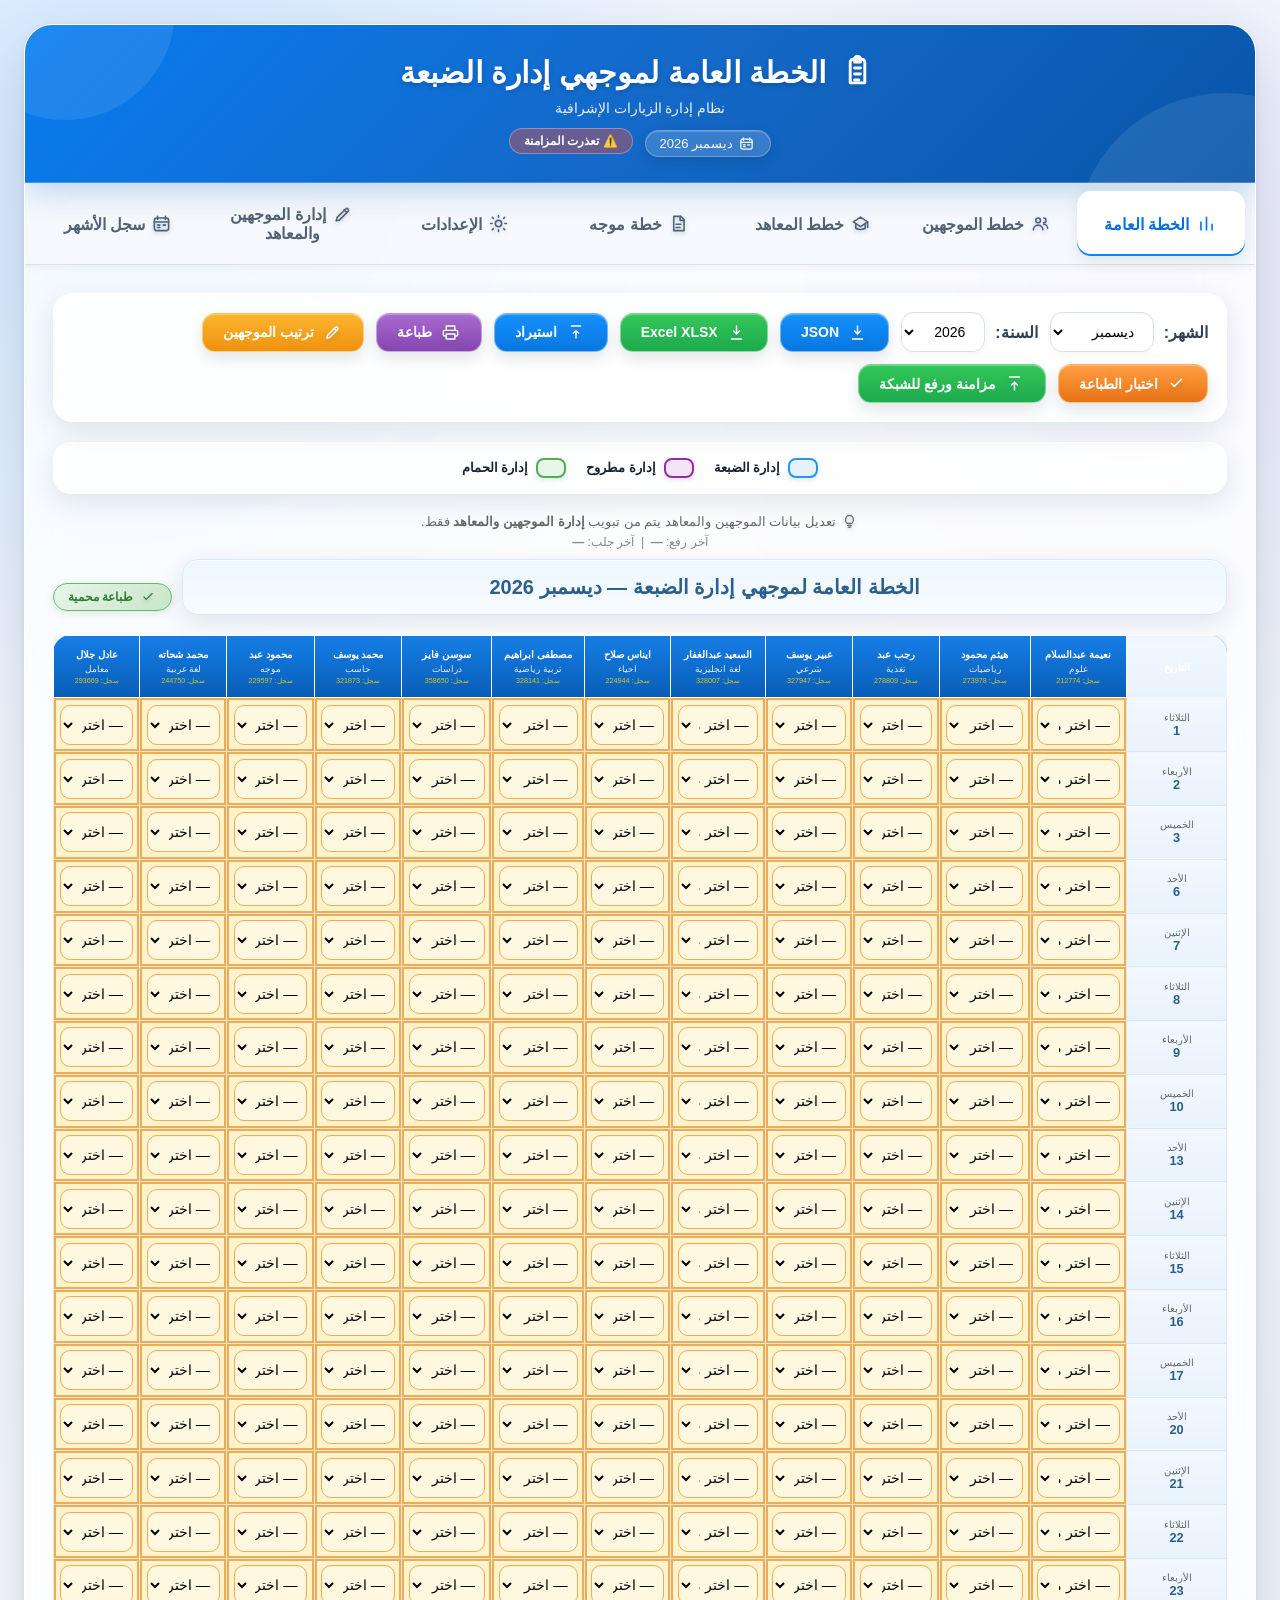
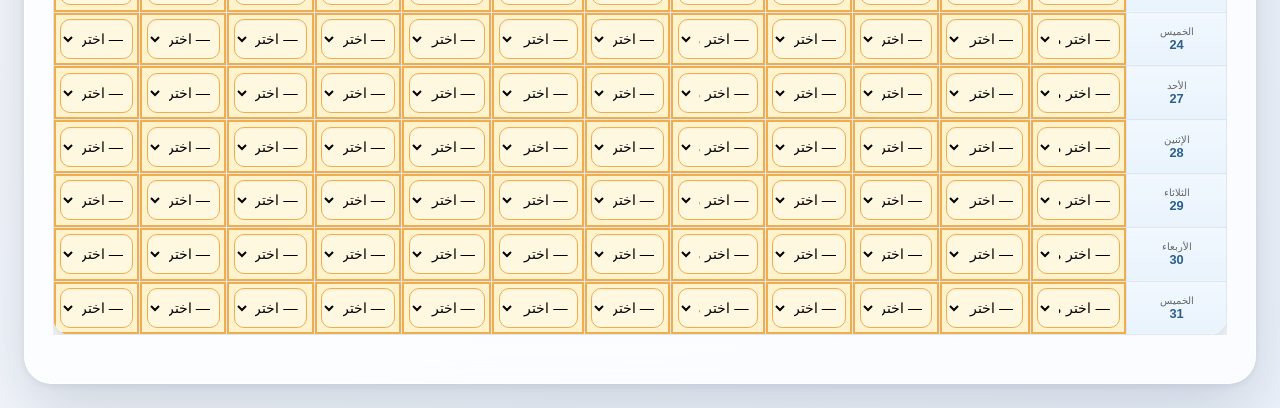
==== commit 971a632e: "Update print statement from 'Hello' to 'Goodbye'" ====
--- a/index.html
+++ b/index.html
@@ -312,156 +312,117 @@
 .ui-icon[data-icon="x"]::before{-webkit-mask-image:url("data:image/svg+xml,%3Csvg%20xmlns%3D%22http%3A//www.w3.org/2000/svg%22%20viewBox%3D%220%200%2024%2024%22%20fill%3D%22none%22%20stroke%3D%22black%22%20stroke-width%3D%222%22%20stroke-linecap%3D%22round%22%20stroke-linejoin%3D%22round%22%3E%3Cpath%20d%3D%22m6%206%2012%2012M18%206%206%2018%22/%3E%3C/svg%3E");mask-image:url("data:image/svg+xml,%3Csvg%20xmlns%3D%22http%3A//www.w3.org/2000/svg%22%20viewBox%3D%220%200%2024%2024%22%20fill%3D%22none%22%20stroke%3D%22black%22%20stroke-width%3D%222%22%20stroke-linecap%3D%22round%22%20stroke-linejoin%3D%22round%22%3E%3Cpath%20d%3D%22m6%206%2012%2012M18%206%206%2018%22/%3E%3C/svg%3E");}
 .ui-icon[data-icon="active"]::before{-webkit-mask-image:url("data:image/svg+xml,%3Csvg%20xmlns%3D%22http%3A//www.w3.org/2000/svg%22%20viewBox%3D%220%200%2024%2024%22%20fill%3D%22none%22%20stroke%3D%22black%22%20stroke-width%3D%222%22%20stroke-linecap%3D%22round%22%20stroke-linejoin%3D%22round%22%3E%3Ccircle%20cx%3D%2212%22%20cy%3D%2212%22%20r%3D%228%22/%3E%3C/svg%3E");mask-image:url("data:image/svg+xml,%3Csvg%20xmlns%3D%22http%3A//www.w3.org/2000/svg%22%20viewBox%3D%220%200%2024%2024%22%20fill%3D%22none%22%20stroke%3D%22black%22%20stroke-width%3D%222%22%20stroke-linecap%3D%22round%22%20stroke-linejoin%3D%22round%22%3E%3Ccircle%20cx%3D%2212%22%20cy%3D%2212%22%20r%3D%228%22/%3E%3C/svg%3E");}
 
-/* ====== نافذة اختيار الموجهين للطباعة ====== */
-.send-all-list { max-height: 60vh; overflow-y: auto; }
-.send-row { display: flex; align-items: center; gap: 10px; background: #fff; border: 1px solid #e2eaf4; border-radius: 8px; padding: 8px 10px; margin-bottom: 8px; }
-.send-info { flex: 1; min-width: 0; }
-.send-name { font-weight: bold; color: #1a3a5c; font-size: 14px; }
-.send-meta { font-size: 12px; color: #667085; direction: ltr; text-align: right; }
-.send-status { font-size: 12px; color: #667085; }
-.send-status.warn { color: #c0392b; }
-
-#printSelectionModal .modal-content { max-width: 820px; }
-.print-modal-header {
-display: flex;
-align-items: center;
-justify-content: space-between;
-padding: 10px 14px;
-background: linear-gradient(135deg, #2c5f8d 0%, #1a3a5c 100%);
-color: white;
-border-radius: 10px 10px 0 0;
-font-weight: bold;
-font-size: 14px;
-}
-.print-modal-sup-col { flex: 1; }
-.print-modal-page-col { min-width: 280px; text-align: center; }
-.print-supervisors-list {
-max-height: 60vh;
-overflow-y: auto;
-border: 1px solid #e2eaf4;
-border-top: none;
-border-radius: 0 0 10px 10px;
-background: #fcfdff;
-}
-.print-page-section { padding: 10px 14px; }
-.print-page-section + .print-page-section { border-top: 2px dashed #e2eaf4; }
-.print-page-section-title {
-display: flex;
-align-items: center;
-gap: 12px;
-margin-bottom: 10px;
-}
-.page-badge {
-display: inline-flex;
-align-items: center;
-padding: 5px 16px;
-border-radius: 20px;
-font-weight: bold;
-font-size: 14px;
-}
-.page-badge-1 { background: #e3f2fd; color: #1565c0; border: 1px solid #2196f3; }
-.page-badge-2 { background: #f3e5f5; color: #6a1b9a; border: 1px solid #9c27b0; }
-.print-page-count { font-size: 12px; color: #667085; font-weight: bold; }
-.print-empty-page {
-padding: 20px;
-text-align: center;
-color: #999;
-font-style: italic;
-font-size: 13px;
-}
-.print-supervisor-row {
-display: flex;
-align-items: center;
-padding: 10px 12px;
-border-bottom: 1px solid #f0f4fa;
-transition: background 0.2s, transform 0.15s;
-gap: 10px;
-background: white;
-border-radius: 8px;
-margin-bottom: 6px;
-box-shadow: 0 1px 3px rgba(31,55,86,0.06);
-}
-.print-supervisor-row:hover { background: #f5f9ff; transform: translateX(-2px); }
-.print-supervisor-row:last-child { border-bottom: none; margin-bottom: 0; }
-.print-sup-controls {
-display: flex;
-flex-direction: column;
-gap: 2px;
-flex-shrink: 0;
-}
-.print-move-btn {
-width: 30px;
-height: 22px;
-border: 1px solid #d7e0ec;
-background: linear-gradient(180deg,#fff,#f5f8fc);
-color: #2c5f8d;
-border-radius: 5px;
-cursor: pointer;
-font-size: 11px;
-font-weight: bold;
-display: flex;
-align-items: center;
-justify-content: center;
-transition: all 0.15s;
-padding: 0;
-line-height: 1;
-}
-.print-move-btn:hover:not(:disabled) {
-background: linear-gradient(180deg,#e3f2fd,#d1ecff);
-border-color: #2196f3;
-color: #1565c0;
-transform: scale(1.08);
-}
-.print-move-btn:active:not(:disabled) {
-transform: scale(0.95);
-}
-.print-move-btn:disabled {
-opacity: 0.3;
-cursor: not-allowed;
-}
-.print-sup-info { flex: 1; min-width: 0; }
-.print-sup-name { font-weight: bold; color: #1a3a5c; font-size: 14px; margin-bottom: 2px; }
-.print-sup-spec { font-size: 12px; color: #667085; }
-.print-transfer-btn {
-padding: 6px 10px;
-font-size: 12px;
-flex-shrink: 0;
-}
-.print-page-summary {
-margin: 12px 0;
-padding: 12px;
-background: linear-gradient(135deg, #f0f7ff 0%, #e3f2fd 100%);
-border-radius: 10px;
-border: 1px solid #d7e0ec;
-display: flex;
-justify-content: center;
-gap: 20px;
-flex-wrap: wrap;
-}
-.summary-pill {
-display: inline-flex;
-align-items: center;
-gap: 6px;
-padding: 6px 14px;
-border-radius: 20px;
-font-size: 13px;
-font-weight: bold;
-}
-.summary-pill b { font-size: 15px; }
-.summary-pill-1 { background: #e3f2fd; color: #1565c0; border: 1px solid #2196f3; }
-.summary-pill-2 { background: #f3e5f5; color: #6a1b9a; border: 1px solid #9c27b0; }
-@media (max-width: 600px) {
-#printSelectionModal .modal-content { max-width: 96vw; }
-.print-modal-header { flex-direction: column; gap: 6px; padding: 8px; }
-.print-modal-page-col { text-align: center; }
-.print-supervisor-row { flex-wrap: wrap; gap: 8px; padding: 10px; }
-.print-sup-info { flex: 1 1 100%; order: -1; }
-.print-transfer-btn { flex: 1; }
-}
-@media print {
-#printSelectionModal { display: none !important; }
-}
-
+.feature-box { background:rgba(255,255,255,.7); border:1px solid #e0e8f2; border-radius:18px; padding:18px; box-shadow:var(--shadow-soft); margin-bottom:20px; }
+.feature-box h3 { color:#2c5f8d; margin-bottom:8px; text-align:center; }
+.feature-actions { display:flex; gap:8px; flex-wrap:wrap; justify-content:center; margin-bottom:14px; }
+.feature-list { display:grid; grid-template-columns:repeat(auto-fill,minmax(300px,1fr)); gap:10px; text-align:right; }
+.feature-item { display:flex; gap:10px; align-items:flex-start; background:#fff; border:1px solid #e4eaf1; border-radius:12px; padding:10px 12px; cursor:pointer; transition:border-color .2s, box-shadow .2s; }
+.feature-item:hover { border-color:#72b8ff; box-shadow:0 4px 12px rgba(31,55,86,.08); }
+.feature-item input { width:20px; height:20px; margin-top:3px; cursor:pointer; flex-shrink:0; }
+.feature-item .f-title { font-weight:bold; color:#1a3a5c; font-size:14px; }
+.feature-item .f-desc { font-size:12px; color:#777; margin-top:2px; line-height:1.5; }
+.feature-item.on { border-color:#48c56a; background:#f3fff7; }
+@media (max-width:768px) { .feature-list { grid-template-columns:1fr; } .feature-actions .btn { width:100%; } }
+
+/* ====== ترتيب الموجهين CSS ====== */
+.reorder-modal { max-width:640px; max-height:92vh; overflow-y:auto; }
+.reorder-hint { background:linear-gradient(180deg,#fff9df,#fff4c5); border:1px solid #f1d36a; border-radius:12px; padding:11px 16px; margin-bottom:14px; font-size:13px; color:#856404; line-height:1.7; box-shadow:var(--shadow-soft); }
+.reorder-hint b { color:#5a4500; }
+.reorder-page-label { text-align:center; font-weight:bold; padding:9px; border-radius:10px; margin-bottom:8px; font-size:14px; }
+.reorder-page-label.p1 { background:linear-gradient(180deg,#e3f2fd,#bbdefb); color:#1565c0; border:1px solid #90caf9; }
+.reorder-page-label.p2 { background:linear-gradient(180deg,#f3e5f5,#e1bee7); color:#6a1b9a; border:1px solid #ce93d8; margin-top:10px; }
+.reorder-list { max-height:52vh; overflow-y:auto; padding:4px; }
+.reorder-item {
+  display:flex; align-items:center; gap:10px;
+  background:rgba(255,255,255,.92); border:2px solid #e2eaf4; border-radius:13px;
+  padding:10px 14px; margin-bottom:7px; cursor:grab;
+  transition:border-color .2s, box-shadow .2s, transform .2s, opacity .2s;
+  user-select:none;
+}
+.reorder-item:hover { border-color:#72b8ff; box-shadow:0 4px 12px rgba(31,55,86,.1); }
+.reorder-item.dragging { opacity:.4; cursor:grabbing; }
+.reorder-item.drag-over { border-color:#27ae60; transform:scale(1.02); box-shadow:0 6px 18px rgba(39,174,96,.25); }
+.reorder-item.page1 { border-right:5px solid #1565c0; }
+.reorder-item.page2 { border-right:5px solid #6a1b9a; }
+.reorder-pos {
+  width:36px; height:36px; border-radius:50%; color:white;
+  display:flex; align-items:center; justify-content:center; font-weight:bold; flex-shrink:0; font-size:16px;
+  box-shadow:0 2px 6px rgba(0,0,0,.15);
+}
+.reorder-item.page1 .reorder-pos { background:linear-gradient(135deg,#1976d2,#1565c0); }
+.reorder-item.page2 .reorder-pos { background:linear-gradient(135deg,#8e24aa,#6a1b9a); }
+.reorder-handle { color:#aaa; font-size:26px; cursor:grab; flex-shrink:0; font-weight:bold; line-height:1; letter-spacing:-2px; }
+.reorder-info { flex:1; min-width:0; overflow:hidden; }
+.reorder-name { font-weight:bold; color:#1a3a5c; font-size:14px; white-space:nowrap; overflow:hidden; text-overflow:ellipsis; }
+.reorder-spec { font-size:12px; color:#777; margin-top:2px; }
+.reorder-actions { display:flex; flex-direction:column; gap:3px; flex-shrink:0; }
+.reorder-btn {
+  width:34px; height:25px; border:1px solid #ddd; border-radius:6px;
+  background:white; cursor:pointer; font-size:13px; color:#2c5f8d; font-weight:bold;
+  transition:all .2s; display:flex; align-items:center; justify-content:center;
+}
+.reorder-btn:hover:not(:disabled) { background:#2c5f8d; color:white; border-color:#2c5f8d; }
+.reorder-btn:disabled { opacity:.25; cursor:not-allowed; }
+@media (max-width:768px) {
+  .reorder-modal { max-width:95vw; }
+  .reorder-item { padding:8px 10px; gap:8px; }
+  .reorder-name { font-size:13px; }
+  .reorder-pos { width:32px; height:32px; font-size:14px; }
+}
+
+/* ====== مؤشر قفل الطباعة ====== */
+.print-lock-badge {
+  display: inline-flex; align-items: center; gap: 6px;
+  padding: 6px 14px; border-radius: 20px; font-size: 12px; font-weight: bold;
+  white-space: nowrap; cursor: pointer; transition: all 0.2s;
+  border: 1px solid; box-shadow: 0 2px 8px rgba(0,0,0,0.1);
+}
+.print-lock-badge:hover { transform: translateY(-1px); box-shadow: 0 4px 12px rgba(0,0,0,0.15); }
+.print-lock-badge.locked-ok {
+  background: linear-gradient(135deg, #e8f5e9, #c8e6c9);
+  color: #2e7d32; border-color: #66bb6a;
+}
+.print-lock-badge.locked-ok .ui-icon { color: #2e7d32; }
+.print-lock-badge.locked-warning {
+  background: linear-gradient(135deg, #fff8e1, #ffecb3);
+  color: #e65100; border-color: #ffa726;
+}
+.print-lock-badge.locked-warning .ui-icon { color: #e65100; }
+.print-lock-badge.locked-error {
+  background: linear-gradient(135deg, #ffebee, #ffcdd2);
+  color: #c62828; border-color: #ef5350;
+  animation: pulse-error 2s infinite;
+}
+.print-lock-badge.locked-error .ui-icon { color: #c62828; }
+@keyframes pulse-error {
+  0%, 100% { box-shadow: 0 0 0 0 rgba(198,40,40,0.4); }
+  50% { box-shadow: 0 0 0 8px rgba(198,40,40,0); }
+}
+@media (max-width:768px) {
+  .print-lock-badge { font-size: 11px; padding: 5px 10px; }
+}
+
+/* ====== أنماط كانت مستخدمة دون تعريف ====== */
+.manage-grid { display:grid; grid-template-columns:1fr; gap:20px; }
+.manage-panel { background:rgba(255,255,255,.8); border:1px solid #e0e8f2; border-radius:18px; padding:18px; box-shadow:var(--shadow-soft); }
+.manage-panel h3 { color:#2c5f8d; text-align:center; margin-bottom:12px; }
+.manage-table-wrap { overflow-x:auto; max-height:60vh; overflow-y:auto; }
+.manage-table { width:100%; border-collapse:collapse; background:#fff; }
+.manage-table th { background:#2c5f8d; color:#fff; padding:8px; font-size:13px; position:sticky; top:0; }
+.manage-table td { padding:5px; border:1px solid #e4eaf1; text-align:center; }
+.manage-table input[type="text"], .manage-table input:not([type]), .manage-table select { width:100%; padding:6px 8px; border:1px solid #d7e0ec; border-radius:8px; font-size:13px; }
+.manage-table input[type="checkbox"] { width:18px; height:18px; }
+.manage-actions { margin-top:12px; text-align:center; }
+.pwa-box { background:rgba(255,255,255,.7); border:1px solid #e0e8f2; border-radius:18px; padding:18px; box-shadow:var(--shadow-soft); }
+.offline-badge { display:inline-block; margin-top:8px; padding:6px 14px; border-radius:20px; font-size:12px; font-weight:bold; background:#eef2f7; color:#556; }
+.offline-badge.online { background:#e8f5e9; color:#2e7d32; }
+.offline-badge.offline { background:#fff8e1; color:#e65100; }
+.sync-badge { display:none; align-items:center; padding:5px 14px; border-radius:20px; font-size:12px; font-weight:bold; background:rgba(255,255,255,.2); color:#fff; border:1px solid rgba(255,255,255,.3); }
+.sync-badge.sync-ok { background:rgba(39,174,96,.35); }
+.sync-badge.sync-error { background:rgba(231,76,60,.4); }
+.sync-badge.sync-offline { background:rgba(243,156,18,.4); }
+option.visited-before { color:#e65100; }
+.ui-icon[data-icon="sync"]::before{-webkit-mask-image:url("data:image/svg+xml,%3Csvg%20xmlns%3D%22http%3A//www.w3.org/2000/svg%22%20viewBox%3D%220%200%2024%2024%22%20fill%3D%22none%22%20stroke%3D%22black%22%20stroke-width%3D%222%22%20stroke-linecap%3D%22round%22%20stroke-linejoin%3D%22round%22%3E%3Cpath%20d%3D%22M20%2011a8%208%200%200%200-14-5L4%208%22/%3E%3Cpath%20d%3D%22M4%204v4h4M4%2013a8%208%200%200%200%2014%205l2-2%22/%3E%3Cpath%20d%3D%22M20%2020v-4h-4%22/%3E%3C/svg%3E");mask-image:url("data:image/svg+xml,%3Csvg%20xmlns%3D%22http%3A//www.w3.org/2000/svg%22%20viewBox%3D%220%200%2024%2024%22%20fill%3D%22none%22%20stroke%3D%22black%22%20stroke-width%3D%222%22%20stroke-linecap%3D%22round%22%20stroke-linejoin%3D%22round%22%3E%3Cpath%20d%3D%22M20%2011a8%208%200%200%200-14-5L4%208%22/%3E%3Cpath%20d%3D%22M4%204v4h4M4%2013a8%208%200%200%200%2014%205l2-2%22/%3E%3Cpath%20d%3D%22M20%2020v-4h-4%22/%3E%3C/svg%3E");}
 </style>
 </head>
 <body>
@@ -497,6 +458,8 @@
 <button class="btn btn-success" onclick="exportPlanXLSX()"><span class="ui-icon" data-icon="download" aria-hidden="true"></span> Excel XLSX</button>
 <button id="btnImport" class="btn btn-primary" onclick="importPlan()"><span class="ui-icon" data-icon="upload" aria-hidden="true"></span> استيراد</button>
 <button id="btnPrint" class="btn btn-print"><span class="ui-icon" data-icon="printer" aria-hidden="true"></span> طباعة</button>
+<button class="btn btn-warning" onclick="openReorderModal()"><span class="ui-icon" data-icon="edit" aria-hidden="true"></span> ترتيب الموجهين</button>
+<button class="btn btn-test" onclick="runPrintTest()"><span class="ui-icon" data-icon="check" aria-hidden="true"></span> اختبار الطباعة</button>
 <button class="btn btn-success" onclick="pushPlanToSheets()"><span class="ui-icon" data-icon="upload" aria-hidden="true"></span> مزامنة ورفع للشبكة</button>
 </div>
 <div class="admin-legend">
@@ -508,14 +471,19 @@
 <span class="ui-icon" data-icon="bulb" aria-hidden="true"></span> تعديل بيانات الموجهين والمعاهد يتم من تبويب <strong>إدارة الموجهين والمعاهد</strong> فقط.
 </p>
 <p id="planSyncStatus" style="text-align:center;color:#888;font-size:12px;margin-bottom:10px;"></p>
-<h2 id="planTitle"></h2>
+<div id="quickStats" class="dashboard-stats" style="display:none;"></div>
+<div style="display:flex;align-items:center;justify-content:space-between;gap:10px;flex-wrap:wrap;">
+<h2 id="planTitle" style="flex:1;"></h2>
+<span id="printLockBadge" class="print-lock-badge locked-warning" title="حالة حماية الطباعة — اضغط للاختبار">
+<span class="ui-icon" data-icon="check" aria-hidden="true"></span>
+<span class="lock-text">طباعة محمية</span>
+</span>
+</div>
 <div id="planTableContainer"></div>
 </div>
 <div id="supervisorsTab" class="tab-content">
 <div class="controls">
 <button id="btnPrintAllSupervisors" class="btn btn-print" onclick="printAllSupervisors()"><span class="ui-icon" data-icon="printer" aria-hidden="true"></span> طباعة كل الخطط</button>
-<button class="btn btn-success" onclick="openSendAllModal('text')"><span class="ui-icon" data-icon="note" aria-hidden="true"></span> إرسال الكل (نص)</button>
-<button class="btn btn-primary" onclick="openSendAllModal('pdf')"><span class="ui-icon" data-icon="file" aria-hidden="true"></span> إرسال الكل (PDF)</button>
 </div>
 <div id="supervisorPlansContainer" class="cards-grid"></div>
 </div>
@@ -532,8 +500,6 @@
 <label>أيام عمله الأسبوعية:</label>
 <span id="singleWorkDays" class="workdays-display"></span>
 </div>
-<button class="btn btn-success" onclick="sendSupervisorPlanWhatsApp(currentSingleSupervisor)"><span class="ui-icon" data-icon="note" aria-hidden="true"></span> واتساب (نص)</button>
-<button class="btn btn-primary" onclick="sendSupervisorPlanPDF(currentSingleSupervisor)"><span class="ui-icon" data-icon="file" aria-hidden="true"></span> واتساب (PDF)</button>
 </div>
 <p style="text-align:center; color:#666; font-size:13px; margin-bottom:10px;">
 <span class="ui-icon" data-icon="bulb" aria-hidden="true"></span> المعهد المحجوز من موجه آخر في نفس اليوم لا يظهر هنا، وكل أسبوع بلون مميز عن سابقه. للتعديل استخدم تبويب <strong>إدارة الموجهين والمعاهد</strong>.
@@ -562,6 +528,11 @@
 </div>
 </div>
 <div id="settingsTab" class="tab-content">
+<div class="pwa-box" id="printLockBox" style="margin-bottom:20px;text-align:center;">
+<h3><span class="ui-icon" data-icon="printer" aria-hidden="true"></span> حماية إعدادات الطباعة</h3>
+<div id="printLockStatus" style="font-size:13px;line-height:2;"></div>
+<button class="btn btn-test" style="margin-top:10px;" onclick="runPrintTest()"><span class="ui-icon" data-icon="check" aria-hidden="true"></span> اختبار الطباعة</button>
+</div>
 <div class="pwa-box" style="margin-bottom:20px; text-align:center;">
 <h3><span class="ui-icon" data-icon="sync"></span> مزامنة البيانات</h3>
 <p style="color:#667085;font-size:13px;margin-bottom:15px;">قم برفع بياناتك للشبكة أو جلبها لضمان عدم فقدها.</p>
@@ -572,6 +543,16 @@
 <button onclick="showSetupInstructions()" class="btn btn-secondary"><span class="ui-icon" data-icon="book"></span> تعليمات الإعداد</button>
 </div>
 <p id="lastSyncInfo" style="color:#666; font-size:12px; margin-top:10px;"></p>
+</div>
+<div class="pwa-box feature-box">
+  <h3><span class="ui-icon" data-icon="settings" aria-hidden="true"></span> الإضافات والخواص</h3>
+  <p style="color:#667085;font-size:13px;margin-bottom:12px;">فعّل أو ألغِ أي خاصية. يُحفظ الاختيار تلقائياً على هذا الجهاز.</p>
+  <div class="feature-actions">
+    <button class="btn btn-success" onclick="setAllFeatures(true)"><span class="ui-icon" data-icon="check"></span> تفعيل الكل</button>
+    <button class="btn btn-danger" onclick="setAllFeatures(false)"><span class="ui-icon" data-icon="x"></span> إلغاء الكل</button>
+    <button class="btn btn-secondary" onclick="resetFeatures()"><span class="ui-icon" data-icon="refresh"></span> الافتراضي</button>
+  </div>
+  <div id="featureFlagsBox" class="feature-list"></div>
 </div>
 <div class="pwa-box">
 <strong><span class="ui-icon" data-icon="download" aria-hidden="true"></span> نسخة التطبيق PWA</strong>
@@ -633,8 +614,6 @@
 <input type="text" id="modalSpecialty" placeholder="التخصص">
 <label for="modalRecord">رقم السجل:</label>
 <input type="text" id="modalRecord" placeholder="رقم السجل (اختياري)">
-<label for="modalPhone">رقم الواتساب:</label>
-<input type="text" id="modalPhone" placeholder="مثال: 01012345678 أو +201012345678" inputmode="tel" dir="ltr" style="text-align:right;">
 <label>أيام العمل الأسبوعية (تُحفظ وتثبت طوال السنة):</label>
 <div class="admin-checkboxes" id="workDaysCheckboxes"></div>
 <label>المعاهد المكلف بزيارتها (اختر الإدارة ثم المعاهد):</label>
@@ -662,32 +641,20 @@
 </div>
 </div>
 </div>
-<!-- ====== نافذة اختيار الموجهين للطباعة ====== -->
-<div id="printSelectionModal" class="modal" style="z-index:10004;">
-<div class="modal-content" style="max-width:760px;">
-<h3><span class="ui-icon" data-icon="printer" aria-hidden="true"></span> تحديد الموجهين لكل صفحة</h3>
-<p style="text-align:center;color:#667085;font-size:13px;margin:0 0 12px;line-height:1.6;">
-حدد صفحة كل موجه (زر النقل) وأعد ترتيبه داخلها (أزرار ▲ ▼). التوزيع والترتيب يُحفظان تلقائيًا.
-</p>
-<div class="print-modal-header">
-<div class="print-modal-sup-col">الموجه</div>
-<div class="print-modal-page-col">توزيع وترتيب الموجهين على الصفحتين</div>
-</div>
-<div id="printSupervisorsList" class="print-supervisors-list"></div>
-<div id="printPageSummary" class="print-page-summary"></div>
+<div id="reorderModal" class="modal">
+<div class="modal-content reorder-modal">
+<h3><span class="ui-icon" data-icon="arrow" aria-hidden="true"></span> ترتيب الموجهين في الخطة العامة</h3>
+<div class="reorder-hint">
+أول <b>ستة موجهين</b> في القائمة يظهرون في <b>الصفحة الأولى</b> من الطباعة، والستة التالية في <b>الصفحة الثانية</b>.<br>
+يمكنك <b>السحب والإفلات</b> أو استخدام الأسهم ▲▼ لإعادة الترتيب كما تريد.
+</div>
+<div class="reorder-page-label p1"><span class="ui-icon" data-icon="file" aria-hidden="true"></span> الصفحة الأولى (الموجهون 1 إلى 6)</div>
+<div id="reorderList" class="reorder-list"></div>
 <div class="modal-actions">
-<button class="btn btn-warning" onclick="resetPrintConfig()"><span class="ui-icon" data-icon="refresh" aria-hidden="true"></span> إعادة افتراضي</button>
-<button class="btn btn-primary" onclick="executeCustomPrint()"><span class="ui-icon" data-icon="printer" aria-hidden="true"></span> طباعة</button>
-<button class="btn btn-secondary" onclick="closePrintSelectionModal()"><span class="ui-icon" data-icon="close" aria-hidden="true"></span> إلغاء</button>
-</div>
-</div>
-</div>
-<div id="sendAllModal" class="modal" style="z-index:10003;">
-<div class="modal-content" style="max-width:640px;">
-<h3 id="sendAllTitle">إرسال خطط الموجهين</h3>
-<p style="font-size:13px;color:#666;text-align:center;margin-bottom:12px;">اضغط الزرار بجوار كل موجه لإرسال خطته. كل موجه يحتاج ضغطة منك.</p>
-<div id="sendAllList" class="send-all-list"></div>
-<div class="modal-actions"><button class="btn btn-secondary" onclick="closeSendAllModal()">إغلاق</button></div>
+<button class="btn btn-primary" onclick="saveReorder()"><span class="ui-icon" data-icon="save" aria-hidden="true"></span> حفظ الترتيب</button>
+<button class="btn btn-warning" onclick="resetReorder()"><span class="ui-icon" data-icon="refresh" aria-hidden="true"></span> الترتيب الافتراضي</button>
+<button class="btn btn-secondary" onclick="closeReorderModal()"><span class="ui-icon" data-icon="close" aria-hidden="true"></span> إلغاء</button>
+</div>
 </div>
 </div>
 <div id="loadingOverlay" class="loading-overlay">
@@ -695,6 +662,79 @@
 <div id="loadingText">جاري المعالجة...</div>
 </div>
 <script>
+// ===== نظام تفعيل/إلغاء الخواص =====
+const FEATURES = [
+  { key:'emptyCellWarning', label:'تمييز الخلايا الفارغة', desc:'تلوين الخلايا التي لم يُختر لها معهد باللون الأصفر.', def:true },
+  { key:'visitCounts', label:'عدّاد الزيارات السابقة', desc:'إظهار (2×) بجانب المعهد الذي زاره الموجه من قبل.', def:true },
+  { key:'blockConflicts', label:'منع تكرار المعهد في نفس اليوم', desc:'إخفاء المعهد المحجوز من موجه آخر في نفس اليوم.', def:true },
+  { key:'blockGroups', label:'منع المعاهد المشتركة (السلف/الفرقان)', desc:'حجز مجموعة السلف أو الفرقان كاملة عند حجز أحدها.', def:true },
+  { key:'leaveOption', label:'خيار "إجازة مرضية"', desc:'إظهار الإجازة المرضية ضمن قائمة الاختيار.', def:true },
+  { key:'confirmClear', label:'تأكيد قبل مسح يوم', desc:'سؤال التأكيد عند الضغط على تاريخ لمسح اليوم.', def:true },
+  { key:'weekColors', label:'ألوان الأسابيع في خطة الموجه', desc:'تمييز كل أسبوع بلون مختلف في تبويب خطة موجه.', def:true },
+  { key:'quickStats', label:'لوحة الإحصائيات السريعة', desc:'عرض إجمالي الخانات والمكتمل والفارغ أعلى الجدول.', def:false },
+  { key:'newInstBadge', label:'علامة المعهد الجديد 🆕', desc:'تمييز المعاهد الجديدة غير المعيّنة في نافذة الموجه.', def:true },
+  { key:'autoAddInstitutes', label:'إضافة المعاهد الجديدة للموجهين تلقائياً', desc:'عند إضافة معهد جديد يُضاف للموجهين المختصين.', def:true },
+  { key:'autoArchive', label:'الحفظ التلقائي في سجل الأشهر', desc:'حفظ نسخة في السجل مع كل تعديل.', def:true },
+  { key:'autoPush', label:'الرفع التلقائي للشبكة', desc:'رفع الخطة إلى Google Sheets بعد كل تعديل بـ 3 ثوانٍ.', def:true },
+  { key:'autoFetch', label:'الجلب التلقائي من الشبكة', desc:'جلب الخطة عند فتح الصفحة أو تغيير الشهر أو عودة الاتصال.', def:true },
+  { key:'retryPending', label:'إعادة رفع بيانات الموجهين عند عودة الاتصال', desc:'رفع التعديلات المعلّقة تلقائياً.', def:true },
+  { key:'syncIndicator', label:'مؤشر حالة المزامنة', desc:'الشارة العلوية (جاري المزامنة / تمت / تعذرت).', def:true }
+];
+const FEATURES_KEY = 'dabaa_feature_flags_v1';
+let _featureState = {};
+try { _featureState = JSON.parse(localStorage.getItem(FEATURES_KEY) || '{}') || {}; } catch (e) { _featureState = {}; }
+
+function isFeatureOn(key) {
+  if (Object.prototype.hasOwnProperty.call(_featureState, key)) return !!_featureState[key];
+  const f = FEATURES.find(x => x.key === key);
+  return f ? f.def : true;
+}
+function _saveFeatures() {
+  try { localStorage.setItem(FEATURES_KEY, JSON.stringify(_featureState)); } catch (e) {}
+}
+function setFeature(key, val) {
+  _featureState[key] = !!val;
+  _saveFeatures();
+  renderFeatureFlags();
+  applyFeatureChange();
+}
+function setAllFeatures(val) {
+  FEATURES.forEach(f => _featureState[f.key] = !!val);
+  _saveFeatures();
+  renderFeatureFlags();
+  applyFeatureChange();
+}
+function resetFeatures() {
+  _featureState = {};
+  _saveFeatures();
+  renderFeatureFlags();
+  applyFeatureChange();
+}
+function renderFeatureFlags() {
+  const box = document.getElementById('featureFlagsBox');
+  if (!box) return;
+  box.innerHTML = FEATURES.map(f => `
+    <label class="feature-item ${isFeatureOn(f.key) ? 'on' : ''}">
+      <input type="checkbox" ${isFeatureOn(f.key) ? 'checked' : ''} onchange="setFeature('${f.key}', this.checked)">
+      <div><div class="f-title">${f.label}</div><div class="f-desc">${f.desc}</div></div>
+    </label>`).join('');
+}
+function applyFeatureChange() {
+  const qs = document.getElementById('quickStats');
+  if (qs) qs.style.display = isFeatureOn('quickStats') ? 'flex' : 'none';
+  if (!isFeatureOn('syncIndicator')) {
+    const el = document.getElementById('syncIndicator');
+    if (el) el.style.display = 'none';
+  } else if (typeof setSyncIndicator === 'function') {
+    setSyncIndicator('ok');
+  }
+  if (typeof renderTable === 'function') renderTable();
+  if (typeof updateOtherTabs === 'function') updateOtherTabs();
+}
+function autoFetchPlan() {
+  if (isFeatureOn('autoFetch')) fetchPlanFromSheets();
+}
+
 const SUPERVISORS = [
 { id: 's1', name: 'هيثم محمود علي اسماعيل', specialty: 'رياضيات', recordNumber: '273978', allowedAdmins: ['dabaa', 'matrouh'] },
 { id: 's2', name: 'مصطفى ابراهيم احمد العكل', specialty: 'تربية رياضية', recordNumber: '328141', allowedAdmins: ['dabaa'] },
@@ -811,6 +851,7 @@
 return String(name || '').trim().split(/\s+/).slice(0, 2).join(' ');
 }
 function getBlockedInstitutes(day, supervisorId, currentPlan) {
+if (!isFeatureOn('blockConflicts')) return [];
 const blockedList = [];
 const dayPlan = currentPlan[day] || {};
 const bookedByOthers = {};
@@ -821,7 +862,7 @@
 const normalized = normalizeInstituteName(instituteName);
 bookedByOthers[normalized] = sId;
 const group = getGroupForInstitute(normalized);
-if (group) bookedGroups[group.id] = sId;
+if (group && isFeatureOn('blockGroups')) bookedGroups[group.id] = sId;
 }
 const allInstitutes = [...INSTITUTES.dabaa, ...INSTITUTES.matrouh, ...INSTITUTES.hamam].map(inst => inst.name);
 for (const instName of allInstitutes) {
@@ -866,7 +907,7 @@
 function saveSupervisorsOverrides() {
 const overrides = {};
 for (const sup of SUPERVISORS) {
-overrides[sup.id] = { allowedAdmins: sup.allowedAdmins, workDays: sup.workDays || [0, 1, 2, 3, 4], assignedInstitutes: [...new Set((sup.assignedInstitutes || []).map(normalizeInstituteName).filter(Boolean))], phone: sup.phone || '' };    
+overrides[sup.id] = { allowedAdmins: sup.allowedAdmins, workDays: sup.workDays || [0, 1, 2, 3, 4], assignedInstitutes: [...new Set((sup.assignedInstitutes || []).map(normalizeInstituteName).filter(Boolean))] };    
 }
 localStorage.setItem(SUPERVISORS_OVERRIDES_KEY, JSON.stringify(overrides));
 }
@@ -891,7 +932,7 @@
 }
 });
 window.addEventListener('online', () => {
-if (localStorage.getItem('dabaa_sup_pending') === '1') syncSupervisorsNow();
+if (isFeatureOn('retryPending') && localStorage.getItem('dabaa_sup_pending') === '1') syncSupervisorsNow();
 });
 const monthSelect = document.getElementById('monthSelect');
 const yearSelect = document.getElementById('yearSelect');
@@ -909,12 +950,12 @@
 yearSelect.value = currentYear;
 monthSelect.addEventListener('change', onMonthYearChange);
 yearSelect.addEventListener('change', onMonthYearChange);
-document.getElementById('btnPrint').addEventListener('click', openPrintSelectionModal);
+document.getElementById('btnPrint').addEventListener('click', printGeneralPlan);
 loadPlan();
 renderTable();
 updateTitle();
 updateSyncStatus();
-fetchPlanFromSheets();
+autoFetchPlan();
 }
 function onMonthYearChange() {
 currentMonth = parseInt(document.getElementById('monthSelect').value);
@@ -924,7 +965,7 @@
 try { ArchiveUI.updateBadge(); } catch(e) {}
 const singleTab = document.getElementById('singleTab');
 if (singleTab && singleTab.classList.contains('active') && typeof renderSinglePlan === 'function') renderSinglePlan();
-fetchPlanFromSheets();
+autoFetchPlan();
 }
 function updateTitle() {
 document.getElementById('planTitle').textContent = `الخطة العامة لموجهي إدارة الضبعة — ${MONTHS_AR[currentMonth - 1]} ${currentYear}`;
@@ -940,12 +981,13 @@
 normalizePlanInstitutes(currentPlan);
 normalizeSupervisorInstitutes();
 localStorage.setItem(getStorageKey(), JSON.stringify(currentPlan));
-try { MonthlyArchive.saveCurrentMonth(); } catch(e) {}
+if (isFeatureOn('autoArchive')) { try { MonthlyArchive.saveCurrentMonth(); } catch(e) {} }
 schedulePlanSync();
 updateQuickStats();
 }
 let _planSyncTimer = null;
 function schedulePlanSync() {
+if (!isFeatureOn('autoPush')) return;
 if (_planSyncTimer) clearTimeout(_planSyncTimer);
 _planSyncTimer = setTimeout(() => {
 _planSyncTimer = null;
@@ -989,7 +1031,7 @@
 if (hasLocalData) {
 console.log('Local data exists. Overriding remote fetch to prevent data loss.');
 setSyncIndicator('ok');
-pushPlanToSheets();
+if (isFeatureOn('autoPush')) pushPlanToSheets();
 } else if (Object.keys(remotePlan).length > 0) {
 currentPlan = remotePlan;
 normalizePlanInstitutes(currentPlan);
@@ -1005,6 +1047,7 @@
 } catch(e) { setSyncIndicator('error'); console.warn('fetchPlanFromSheets:', e.message); }
 }
 function setSyncIndicator(state) {
+if (!isFeatureOn('syncIndicator')) { const e = document.getElementById('syncIndicator'); if (e) e.style.display = 'none'; return; }
 const el = document.getElementById('syncIndicator');
 if (!el) return;
 const map = {
@@ -1067,6 +1110,7 @@
 if (singleTab && singleTab.classList.contains('active') && typeof renderSinglePlan === 'function') renderSinglePlan();
 }
 function updateQuickStats() {
+if (!isFeatureOn('quickStats')) return;
 const workingDays = getWorkingDays(currentMonth, currentYear);
 const totalCells = workingDays.length * SUPERVISORS.length;
 let filledCells = 0;
@@ -1097,11 +1141,24 @@
 }
 });
 }
-const GENERAL_ORDER_IDS = ['s4', 's1', 's10', 's9', 's7', 's11'];
+const GENERAL_ORDER_KEY = 'dabaa_general_supervisor_order_v1';
+const DEFAULT_GENERAL_ORDER_IDS = ['s4', 's1', 's10', 's9', 's7', 's11'];
+function getGeneralSupervisorOrder() {
+try {
+const saved = JSON.parse(localStorage.getItem(GENERAL_ORDER_KEY) || '[]');
+if (Array.isArray(saved) && saved.length === SUPERVISORS.length && saved.every(id => SUPERVISORS.some(s => s.id === id))) {
+return saved;
+}
+} catch(e) {}
+const first = DEFAULT_GENERAL_ORDER_IDS.filter(id => SUPERVISORS.some(s => s.id === id));
+const rest = SUPERVISORS.map(s => s.id).filter(id => !first.includes(id));
+return [...first, ...rest];
+}
+function saveGeneralSupervisorOrder(ids) {
+localStorage.setItem(GENERAL_ORDER_KEY, JSON.stringify(ids));
+}
 function getGeneralSupervisors() {
-const first = GENERAL_ORDER_IDS.map(id => SUPERVISORS.find(s => s.id === id)).filter(Boolean);
-const rest = SUPERVISORS.filter(s => !GENERAL_ORDER_IDS.includes(s.id));
-return [...first, ...rest];
+return getGeneralSupervisorOrder().map(id => SUPERVISORS.find(s => s.id === id)).filter(Boolean);
 }
 function renderTable() {
 const container = document.getElementById('planTableContainer');
@@ -1149,6 +1206,7 @@
 updateQuickStats();
 }
 function countInstituteVisits(supervisorId, excludeDay) {
+if (!isFeatureOn('visitCounts')) return {};
 const counts = {};
 Object.entries(currentPlan).forEach(([d, dayPlan]) => {
 if (d === excludeDay) return;
@@ -1192,12 +1250,14 @@
 });
 if (optgroup.childElementCount > 0) select.appendChild(optgroup);
 });
+if (isFeatureOn('leaveOption')) {
 const leaveGroup = document.createElement('optgroup');
 leaveGroup.label = '── إجازات ──';
 const leaveOpt = document.createElement('option');
 leaveOpt.value = LEAVE_NAME; leaveOpt.textContent = LEAVE_NAME; leaveOpt.className = 'leave-option';
 leaveGroup.appendChild(leaveOpt);
 select.appendChild(leaveGroup);
+}
 if (currentValue && !Array.from(select.options).some(opt => opt.value === currentValue)) {
 const currentOptGroup = document.createElement('optgroup');
 currentOptGroup.label = '── القيمة الحالية (اختبار) ──';
@@ -1259,7 +1319,7 @@
 }
 function clearDay(day) {
 if (!day) return;
-if (!confirm(`هل تريد مسح خطة يوم ${day}؟`)) return;
+if (isFeatureOn('confirmClear') && !confirm(`هل تريد مسح خطة يوم ${day}؟`)) return;
 delete currentPlan[day];
 savePlan();
 refreshDaySelects(day);
@@ -1355,7 +1415,7 @@
 const tbody = document.createElement('tbody');
 myDays.forEach(day => {
 const tr = document.createElement('tr');
-tr.className = 'wk-' + weekIndex(day);
+tr.className = isFeatureOn('weekColors') ? 'wk-' + weekIndex(day) : '';
 const tdDate = document.createElement('td');
 tdDate.className = 'date-cell';
 tdDate.innerHTML = `<div class="day-name">${day.dayName}</div><div class="day-num">${day.dayNumber}</div>`;
@@ -1434,7 +1494,7 @@
 let checked, isNew = false;
 if (hasSpecific) {
 checked = sup.assignedInstitutes.includes(inst.name);
-if (!checked && isAdminAllowed) isNew = true;
+if (!checked && isAdminAllowed && isFeatureOn('newInstBadge')) isNew = true;
 } else {
 checked = isAdminAllowed;
 }
@@ -1453,7 +1513,6 @@
 document.getElementById('modalName').value = sup.name;
 document.getElementById('modalSpecialty').value = sup.specialty;
 document.getElementById('modalRecord').value = sup.recordNumber || '';
-document.getElementById('modalPhone').value = sup.phone || '';
 document.querySelectorAll('.admin-checkbox').forEach(cb => {
 cb.checked = (sup.allowedAdmins || ['dabaa']).includes(cb.value);
 });
@@ -1463,6 +1522,100 @@
 }
 function closeSupervisorModal() {
 document.getElementById('supervisorModal').style.display = 'none';
+}
+let _reorderDraggedId = null;
+function openReorderModal() {
+renderReorderList();
+document.getElementById('reorderModal').style.display = 'flex';
+}
+function closeReorderModal() {
+document.getElementById('reorderModal').style.display = 'none';
+}
+function renderReorderList() {
+const list = document.getElementById('reorderList');
+if (!list) return;
+const order = getGeneralSupervisorOrder();
+list.innerHTML = '';
+order.forEach((id, idx) => {
+const sup = SUPERVISORS.find(s => s.id === id);
+if (!sup) return;
+const item = document.createElement('div');
+const pageClass = idx < 6 ? 'page1' : 'page2';
+item.className = 'reorder-item ' + pageClass;
+item.draggable = true;
+item.dataset.id = id;
+item.dataset.index = idx;
+item.innerHTML =
+'<span class="reorder-pos">' + (idx + 1) + '</span>' +
+'<span class="reorder-handle" aria-hidden="true">\u2261</span>' +
+'<div class="reorder-info"><div class="reorder-name">' + sup.name + '</div>' +
+'<div class="reorder-spec">' + sup.specialty + (sup.recordNumber ? ' \u2014 \u0633\u062c\u0644 ' + sup.recordNumber : '') + '</div></div>' +
+'<div class="reorder-actions">' +
+'<button class="reorder-btn" onclick="event.stopPropagation();moveReorderItem(\'' + id + '\',-1)" ' + (idx === 0 ? 'disabled' : '') + '>\u25B2</button>' +
+'<button class="reorder-btn" onclick="event.stopPropagation();moveReorderItem(\'' + id + '\',1)" ' + (idx === order.length - 1 ? 'disabled' : '') + '>\u25BC</button>' +
+'</div>';
+item.addEventListener('dragstart', function(e) {
+_reorderDraggedId = id;
+item.classList.add('dragging');
+e.dataTransfer.effectAllowed = 'move';
+try { e.dataTransfer.setData('text/plain', id); } catch(err) {}
+});
+item.addEventListener('dragend', function() {
+item.classList.remove('dragging');
+_reorderDraggedId = null;
+document.querySelectorAll('.reorder-item.drag-over').forEach(function(el) { el.classList.remove('drag-over'); });
+});
+item.addEventListener('dragover', function(e) {
+e.preventDefault();
+if (_reorderDraggedId && _reorderDraggedId !== id) item.classList.add('drag-over');
+});
+item.addEventListener('dragleave', function() { item.classList.remove('drag-over'); });
+item.addEventListener('drop', function(e) {
+e.preventDefault();
+item.classList.remove('drag-over');
+if (_reorderDraggedId && _reorderDraggedId !== id) reorderItems(_reorderDraggedId, id);
+});
+list.appendChild(item);
+if (idx === 5) {
+const sep = document.createElement('div');
+sep.className = 'reorder-page-label p2';
+sep.innerHTML = '<span class="ui-icon" data-icon="file" aria-hidden="true"></span> \u0627\u0644\u0635\u0641\u062d\u0629 \u0627\u0644\u062b\u0627\u0646\u064a\u0629 (\u0627\u0644\u0645\u0648\u062c\u0647\u0648\u0646 7 \u0625\u0644\u0649 12)';
+list.appendChild(sep);
+}
+});
+}
+function reorderItems(fromId, toId) {
+const order = getGeneralSupervisorOrder();
+const fromIdx = order.indexOf(fromId);
+const toIdx = order.indexOf(toId);
+if (fromIdx === -1 || toIdx === -1 || fromIdx === toIdx) return;
+order.splice(fromIdx, 1);
+order.splice(toIdx, 0, fromId);
+saveGeneralSupervisorOrder(order);
+renderReorderList();
+}
+function moveReorderItem(id, direction) {
+const order = getGeneralSupervisorOrder();
+const idx = order.indexOf(id);
+if (idx === -1) return;
+const newIdx = idx + direction;
+if (newIdx < 0 || newIdx >= order.length) return;
+var tmp = order[idx]; order[idx] = order[newIdx]; order[newIdx] = tmp;
+saveGeneralSupervisorOrder(order);
+renderReorderList();
+}
+function saveReorder() {
+closeReorderModal();
+renderTable();
+updateOtherTabs();
+alert('\u062a\u0645 \u062d\u0641\u0638 \u062a\u0631\u062a\u064a\u0628 \u0627\u0644\u0645\u0648\u062c\u0647\u064a\u0646 \u0628\u0646\u062c\u0627\u062d');
+}
+function resetReorder() {
+if (!confirm('\u0647\u0644 \u062a\u0631\u064a\u062f \u0625\u0639\u0627\u062f\u0629 \u0627\u0644\u062a\u0631\u062a\u064a\u0628 \u0644\u0644\u0648\u0636\u0639 \u0627\u0644\u0627\u0641\u062a\u0631\u0627\u0636\u064a\u061f')) return;
+localStorage.removeItem(GENERAL_ORDER_KEY);
+renderReorderList();
+renderTable();
+updateOtherTabs();
 }
 function saveSupervisorChanges() {
 const id = document.getElementById('modalSupervisorId').value;
@@ -1470,12 +1623,9 @@
 if (!sup) return;
 const newName = document.getElementById('modalName').value.trim();
 if (!newName) { alert('الاسم لا يمكن أن يكون فارغاً'); return; }
-const rawPh = document.getElementById('modalPhone').value.trim();
-if (rawPh && !normalizeWhatsAppNumber(rawPh)) { alert('رقم الواتساب غير صحيح، اكتبه بالشكل 01012345678'); return; }
 sup.name = newName;
 sup.specialty = document.getElementById('modalSpecialty').value.trim();
 sup.recordNumber = document.getElementById('modalRecord').value.trim();
-sup.phone = rawPh;
 const allowedAdmins = [];
 document.querySelectorAll('.admin-checkbox:checked').forEach(cb => allowedAdmins.push(cb.value));
 sup.allowedAdmins = allowedAdmins.length > 0 ? allowedAdmins : ['dabaa'];
@@ -1489,7 +1639,7 @@
 try {
 const remoteCache = SUPERVISORS.map(s=>({
 id: s.id, name: s.name, specialty: s.specialty,
-recordNumber: s.recordNumber||'', phone: s.phone||'', allowedAdmins: s.allowedAdmins,
+recordNumber: s.recordNumber||'', allowedAdmins: s.allowedAdmins,
 workDays: s.workDays||[0,1,2,3,4], assignedInstitutes: s.assignedInstitutes||[]
 }));
 localStorage.setItem(REMOTE_SUPERVISORS_KEY, JSON.stringify(remoteCache));
@@ -1538,17 +1688,10 @@
 card.className = 'supervisor-card';
 card.innerHTML = `
 <div class="card-header"><h3>${supervisor.name}</h3><span class="specialty-badge">${supervisor.specialty}</span></div>
-<div class="card-stats">
-<div class="stat-item"><span class="stat-label">عدد الزيارات:</span><span class="stat-value">${visits.filter(v => !isLeave(v.institute)).length}</span></div>
-${supervisor.phone ? `<div class="stat-item"><span class="stat-label">الواتساب:</span><span class="stat-value" style="font-size:14px;direction:ltr;display:inline-block;">${supervisor.phone}</span></div>` : '<div class="stat-item"><span class="stat-label" style="color:#e67e22;">الواتساب:</span><span style="color:#e67e22;font-size:13px;">غير مسجل</span></div>'}
-</div>
+<div class="card-stats"><div class="stat-item"><span class="stat-label">عدد الزيارات:</span><span class="stat-value">${visits.filter(v => !isLeave(v.institute)).length}</span></div></div>
 ${visits.length === 0 ? '<div class="empty-visits">لا توجد زيارات مسجلة</div>' :
 `<div class="visits-list">${visits.map(v => `<div class="visit-item"><div class="visit-date"><span class="day-name">${v.dayName}</span><span class="day-num">${v.dayNumber}</span></div><div class="visit-institute">${v.institute}</div></div>`).join('')}</div>`}
-<div class="card-actions">
-<button class="btn btn-print" onclick="printIndividualSupervisor('${supervisor.id}')"><span class="ui-icon" data-icon="printer" aria-hidden="true"></span> طباعة</button>
-<button class="btn btn-success" onclick="sendSupervisorPlanWhatsApp('${supervisor.id}')"><span class="ui-icon" data-icon="note" aria-hidden="true"></span> واتساب (نص)</button>
-<button class="btn btn-primary" onclick="sendSupervisorPlanPDF('${supervisor.id}')"><span class="ui-icon" data-icon="file" aria-hidden="true"></span> واتساب (PDF)</button>
-</div>
+<div class="card-actions"><button class="btn btn-print" onclick="printIndividualSupervisor('${supervisor.id}')"><span class="ui-icon" data-icon="printer" aria-hidden="true"></span> طباعة</button></div>
 `;
 container.appendChild(card);
 });
@@ -1595,171 +1738,127 @@
 }
 return visits.sort((a, b) => a.date.localeCompare(b.date));
 }
-function printGeneralPlan(customSupervisors1, customSupervisors2) {
+// ═══════════════════════════════════════════════════════════════════
+// ⚠️⚠️⚠️  نظام حماية الطباعة — PRINT PROTECTION SYSTEM  ⚠️⚠️⚠️
+// ⚠️  لا تعدّل أي شيء في هذا القسم إلا بعد تدقيق شديد ومراجعة دقيقة  ⚠️
+// ⚠️  الطباعة هي أهم جزء في النظام — أي خطأ هنا يفسد المخرجات  ⚠️
+// ⚠️  PRINTING IS THE MOST CRITICAL PART — DO NOT MODIFY  ⚠️
+// ═══════════════════════════════════════════════════════════════════
+
+// ── الشعار (مصدر واحد تستخدمه قوالب الطباعة) — ضمن بصمة PrintLock ──
+const PRINT_LOGO = '[data-uri]';
+
+// ── فحص اختباري لنظام الطباعة (لا يعدّل بيانات الخطة الحقيقية أبداً) ──
+function verifyPrintSystem() {
+  var checks = [];
+  var add = function(name, ok, critical, error) { checks.push({ name: name, ok: !!ok, critical: !!critical, error: error }); };
+
+  add('الشعار (PRINT_LOGO) موجود وصحيح',
+    typeof PRINT_LOGO === 'string' && PRINT_LOGO.indexOf('data:image/png;base64,') === 0 && PRINT_LOGO.length > 1000, true);
+
+  var st = PrintLock.state();
+  add('بصمة كود الطباعة مطابقة للنسخة المعتمدة', st === 'ok', st === 'changed',
+    st === 'changed' ? 'كود الطباعة تغيّر عن النسخة المعتمدة' : (st === 'unset' ? 'لم تُعتمد بصمة بعد' : undefined));
+
+  add('دالة openPrintWindow موجودة', typeof openPrintWindow === 'function', true);
+
+  try {
+    var order = getGeneralSupervisors().map(function(s) { return s.id; });
+    add('ترتيب الموجهين سليم (كل موجه مرة واحدة)',
+      order.length === SUPERVISORS.length && new Set(order).size === order.length, true);
+  } catch (err) { add('ترتيب الموجهين سليم', false, true, err.message); }
+
+  // نعمل على نسخة منفصلة من الخطة، ونعيد الأصل في finally مهما حدث
+  var backup = currentPlan;
+  try {
+    var dd = 1;
+    while ([5, 6].indexOf(new Date(currentYear, currentMonth - 1, dd).getDay()) !== -1) dd++;
+    var testDate = isoLocal(currentYear, currentMonth, dd);
+    var instName = INSTITUTES.dabaa[0].name;
+    var plan = {};
+    plan[testDate] = {};
+    SUPERVISORS.forEach(function(s) { plan[testDate][s.id] = instName; });
+    currentPlan = plan;
+
+    try {
+      var html = buildGeneralPlanHTML(getWorkingDays(currentMonth, currentYear));
+      add('توليد HTML الخطة العامة سليم',
+        html.indexOf('<table') >= 0 && html.indexOf('size: A4 portrait') >= 0 && html.indexOf('margin: 6mm') >= 0
+        && html.indexOf('الأزهر الشريف') >= 0 && html.indexOf('إدارة الضبعة') >= 0
+        && html.indexOf('المختص') >= 0 && html.indexOf('مدير التوجيه الفني') >= 0
+        && html.indexOf('رئيس الإدارة المركزية') >= 0 && html.indexOf(PRINT_LOGO.substring(0, 80)) >= 0
+        && html.indexOf('#2c5f8d') >= 0 && html.indexOf('font-weight: 800') >= 0, true);
+    } catch (err) { add('توليد HTML الخطة العامة سليم', false, true, err.message); }
+
+    try {
+      var sup = SUPERVISORS[0];
+      var sHtml = buildSupervisorPlanHTML(sup, extractSupervisorVisits(sup.id));
+      add('توليد HTML خطة الموجه سليم',
+        sHtml.indexOf('visit-box') >= 0 && sHtml.indexOf('size: A4 portrait') >= 0 && sHtml.indexOf('margin: 8mm 12mm') >= 0
+        && sHtml.indexOf('الأزهر الشريف') >= 0 && sHtml.indexOf('المختص') >= 0 && sHtml.indexOf('مدير الإدارة') >= 0
+        && sHtml.indexOf(PRINT_LOGO.substring(0, 80)) >= 0 && sHtml.indexOf('#2c5f8d') >= 0, true);
+    } catch (err) { add('توليد HTML خطة الموجه سليم', false, true, err.message); }
+
+    try {
+      var iHtml = buildInstitutePlanHTML(instName, extractInstituteVisits(instName));
+      add('توليد HTML خطة المعهد سليم',
+        iHtml.indexOf('visit-box') >= 0 && iHtml.indexOf('size: A4 portrait') >= 0 && iHtml.indexOf('margin: 10mm') >= 0
+        && iHtml.indexOf('إدارة الضبعة') >= 0 && iHtml.indexOf('المختص') >= 0 && iHtml.indexOf('#2c5f8d') >= 0, true);
+    } catch (err) { add('توليد HTML خطة المعهد سليم', false, true, err.message); }
+  } catch (err) {
+    add('تجهيز بيانات الاختبار', false, true, err.message);
+  } finally {
+    currentPlan = backup;
+  }
+  return checks;
+}
+
+// ── تشغيل الاختبار وعرض التقرير ──
+function runPrintTest() {
+  showLoading('جاري فحص نظام الطباعة...');
+  setTimeout(function() {
+    var checks;
+    try { checks = verifyPrintSystem(); } catch (err) { checks = [{ name: 'تشغيل الفحص', ok: false, critical: true, error: err.message }]; }
+    hideLoading();
+    var criticalFails = checks.filter(function(c) { return !c.ok && c.critical; });
+    var warns = checks.filter(function(c) { return !c.ok && !c.critical; });
+    var passed = checks.filter(function(c) { return c.ok; }).length;
+    var allOk = criticalFails.length === 0 && warns.length === 0;
+
+    var report = 'تقرير فحص نظام الطباعة\n';
+    report += '═════════════════════════════\n';
+    report += 'بصمة الكود الحالية: ' + PrintLock.current + '\n';
+    report += 'النتيجة: ' + passed + '/' + checks.length + ' فحوصات ناجحة\n';
+    report += 'الحالة: ' + (allOk ? 'النظام سليم ومطابق للنسخة المعتمدة'
+      : criticalFails.length > 0 ? 'يوجد ' + criticalFails.length + ' مشكلة حرجة'
+      : 'يوجد ' + warns.length + ' تحذير') + '\n';
+    report += '═════════════════════════════\n\n';
+    checks.forEach(function(c, i) {
+      report += (c.ok ? 'OK' : (c.critical ? 'CRITICAL' : 'WARN')) + ' ' + (i + 1) + '. ' + c.name;
+      if (!c.ok && c.error) report += '\n     -> ' + c.error;
+      report += '\n';
+    });
+    alert(report);
+    PrintLock.paint({ critical: criticalFails.length, warn: warns.length });
+  }, 100);
+}
+
+
+// ═══════════════════════════════════════════════════════════════════
+// ⚠️ نهاية نظام الحماية — بعدها تبدأ دوال الطباعة الفعلية  ⚠️
+// ⚠️ القوالب التالية تستخدم PRINT_LOGO وهي محمية بالبصمة (PrintLock)  ⚠️
+// ═══════════════════════════════════════════════════════════════════
+
+function printGeneralPlan() {
 const workingDays = getWorkingDays(currentMonth, currentYear);
 if (workingDays.length === 0) { alert('لا توجد أيام عمل'); return; }
-openPrintWindow(buildGeneralPlanHTML(workingDays, customSupervisors1, customSupervisors2));
-}
-// ====== إعداد توزيع وترتيب الموجهين على صفحات الطباعة ======
-const PRINT_CONFIG_KEY = 'dabaa_print_config_v1';
-// تُرجع { assignment: {supId: 1|2}, order: {1: [supId,...], 2: [supId,...]} }
-function getPrintConfig() {
-const all = getGeneralSupervisors();
-function defaults() {
-const assignment = {};
-const order = { 1: [], 2: [] };
-all.forEach((s, i) => {
-const page = i < 6 ? 1 : 2;
-assignment[s.id] = page;
-order[page].push(s.id);
-});
-return { assignment, order };
-}
-try {
-const stored = localStorage.getItem(PRINT_CONFIG_KEY);
-if (!stored) return defaults();
-const cfg = JSON.parse(stored);
-if (!cfg || typeof cfg !== 'object') return defaults();
-const assignment = (cfg.assignment && typeof cfg.assignment === 'object') ? cfg.assignment : {};
-const order = (cfg.order && typeof cfg.order === 'object') ? cfg.order : { 1: [], 2: [] };
-const result = { assignment: {}, order: { 1: [], 2: [] } };
-// 1) تحديد صفحة كل موجه (افتراضياً 1 إن لم تُحدد)
-all.forEach(s => {
-result.assignment[s.id] = assignment[s.id] === 2 ? 2 : 1;
-});
-// 2) بناء الترتيب من المحفوظ، مع تجاهل المعرفات غير الصالحة
-[1, 2].forEach(page => {
-const saved = Array.isArray(order[page]) ? order[page] : [];
-saved.forEach(id => {
-if (result.assignment[id] === page && !result.order[page].includes(id) && all.some(s => s.id === id)) {
-result.order[page].push(id);
-}
-});
-});
-// 3) إضافة الموجهين غير الموجودين في أي ترتيب (للحفاظ على الترتيب الافتراضي)
-all.forEach(s => {
-const page = result.assignment[s.id];
-if (!result.order[page].includes(s.id)) {
-result.order[page].push(s.id);
-}
-});
-return result;
-} catch(e) {
-return defaults();
-}
-}
-function savePrintConfig(config) {
-try { localStorage.setItem(PRINT_CONFIG_KEY, JSON.stringify(config)); } catch(e) {}
-}
-function openPrintSelectionModal() {
-const container = document.getElementById('printSupervisorsList');
-if (!container) return;
-const cfg = getPrintConfig();
-const supervisors = getGeneralSupervisors();
-const findSup = (id) => supervisors.find(s => s.id === id);
-const renderPage = (pageNum) => {
-const ids = (cfg.order[pageNum] || []).filter(id => cfg.assignment[id] === pageNum && findSup(id));
-const otherPage = pageNum === 1 ? 2 : 1;
-const pageLabel = pageNum === 1 ? 'الأولى' : 'الثانية';
-const otherLabel = pageNum === 1 ? 'الثانية' : 'الأولى';
-return `
-<div class="print-page-section">
-<div class="print-page-section-title">
-<span class="page-badge page-badge-${pageNum}">الصفحة ${pageLabel}</span>
-<span class="print-page-count">${ids.length} موجه</span>
-</div>
-${ids.length === 0 ? '<div class="print-empty-page">لا يوجد موجهون في هذه الصفحة</div>' : ids.map((id, idx) => {
-const s = findSup(id);
-return `
-<div class="print-supervisor-row" data-sup-id="${id}" data-page="${pageNum}">
-<div class="print-sup-controls">
-<button type="button" class="print-move-btn" onclick="moveSupervisorInPage('${id}', -1)" ${idx === 0 ? 'disabled' : ''} title="تحريك لأعلى" aria-label="تحريك لأعلى">&#9650;</button>
-<button type="button" class="print-move-btn" onclick="moveSupervisorInPage('${id}', 1)" ${idx === ids.length - 1 ? 'disabled' : ''} title="تحريك لأسفل" aria-label="تحريك لأسفل">&#9660;</button>
-</div>
-<div class="print-sup-info">
-<div class="print-sup-name">${formatGeneralPrintSupervisorName(s.name)}</div>
-<div class="print-sup-spec">${s.specialty}${s.recordNumber ? ' • سجل ' + s.recordNumber : ''}</div>
-</div>
-<button type="button" class="btn btn-secondary print-transfer-btn" onclick="moveSupervisorToPage('${id}', ${otherPage})">
-<span class="ui-icon" data-icon="arrow" aria-hidden="true"></span> نقل للصفحة ${otherLabel}
-</button>
-</div>`;
-}).join('')}
-</div>`;
-};
-container.innerHTML = renderPage(1) + renderPage(2);
-updatePrintSummary();
-document.getElementById('printSelectionModal').style.display = 'flex';
-}
-function moveSupervisorInPage(supId, direction) {
-const cfg = getPrintConfig();
-const page = cfg.assignment[supId];
-if (!page) return;
-const order = cfg.order[page];
-const idx = order.indexOf(supId);
-if (idx < 0) return;
-const newIdx = idx + direction;
-if (newIdx < 0 || newIdx >= order.length) return;
-const tmp = order[idx];
-order[idx] = order[newIdx];
-order[newIdx] = tmp;
-savePrintConfig(cfg);
-openPrintSelectionModal();
-}
-function moveSupervisorToPage(supId, targetPage) {
-const cfg = getPrintConfig();
-const currentPage = cfg.assignment[supId];
-if (!currentPage || currentPage === targetPage) return;
-// إزالة من ترتيب الصفحة القديمة
-cfg.order[currentPage] = (cfg.order[currentPage] || []).filter(id => id !== supId);
-// تحديث الصفحة والإضافة لترتيب الصفحة الجديدة
-cfg.assignment[supId] = targetPage;
-if (!Array.isArray(cfg.order[targetPage])) cfg.order[targetPage] = [];
-cfg.order[targetPage].push(supId);
-savePrintConfig(cfg);
-openPrintSelectionModal();
-}
-function closePrintSelectionModal() {
-const m = document.getElementById('printSelectionModal');
-if (m) m.style.display = 'none';
-}
-function updatePrintSummary() {
-const summary = document.getElementById('printPageSummary');
-if (!summary) return;
-const cfg = getPrintConfig();
-const p1 = (cfg.order[1] || []).filter(id => cfg.assignment[id] === 1).length;
-const p2 = (cfg.order[2] || []).filter(id => cfg.assignment[id] === 2).length;
-summary.innerHTML = `<span class="summary-pill summary-pill-1">الصفحة الأولى: <b>${p1}</b> موجه</span><span class="summary-pill summary-pill-2">الصفحة الثانية: <b>${p2}</b> موجه</span>`;
-}
-function resetPrintConfig() {
-localStorage.removeItem(PRINT_CONFIG_KEY);
-openPrintSelectionModal();
-}
-function executeCustomPrint() {
-const cfg = getPrintConfig();
-const supervisors = getGeneralSupervisors();
-const findSup = (id) => supervisors.find(s => s.id === id);
-const supervisors1 = (cfg.order[1] || []).map(findSup).filter(Boolean);
-const supervisors2 = (cfg.order[2] || []).map(findSup).filter(Boolean);
-if (supervisors1.length === 0 && supervisors2.length === 0) {
-alert('يجب اختيار موجه واحد على الأقل للطباعة');
-return;
-}
-if (supervisors1.length === 0) {
-alert('يجب اختيار موجه واحد على الأقل للصفحة الأولى');
-return;
-}
-closePrintSelectionModal();
-const workingDays = getWorkingDays(currentMonth, currentYear);
-if (workingDays.length === 0) { alert('لا توجد أيام عمل'); return; }
-openPrintWindow(buildGeneralPlanHTML(workingDays, supervisors1, supervisors2));
-}
-function buildGeneralPlanHTML(workingDays, customSupervisors1, customSupervisors2) {
-const logoSrc = '[data-uri]';
+openPrintWindow(buildGeneralPlanHTML(workingDays));
+}
+function buildGeneralPlanHTML(workingDays) {
+const logoSrc = PRINT_LOGO;
 const monthName = MONTHS_AR[currentMonth - 1];
-const allGeneralSups = getGeneralSupervisors();
-const supervisors1 = Array.isArray(customSupervisors1) ? customSupervisors1 : allGeneralSups.slice(0, 6);
-const supervisors2 = Array.isArray(customSupervisors2) ? customSupervisors2 : allGeneralSups.slice(6);
+const supervisors1 = getGeneralSupervisors().slice(0, 6);
+const supervisors2 = getGeneralSupervisors().slice(6);
 const buildTable = (sups) => {
 const activeDays = workingDays.filter(day => sups.some(s => currentPlan[day.date] && currentPlan[day.date][s.id]));
 if (activeDays.length === 0) return '<p style="text-align:center;padding:10px;">لا توجد خطط مسجلة</p>';
@@ -1852,204 +1951,6 @@
 </div>` : ''}
 </body></html>`;
 }
-// ====== توليد PDF وإرساله عبر واتساب ======
-let _html2pdfPromise = null;
-async function loadHtml2Pdf() {
-if (window.html2pdf) return window.html2pdf;
-if (_html2pdfPromise) return _html2pdfPromise;
-_html2pdfPromise = new Promise((resolve, reject) => {
-const script = document.createElement('script');
-script.src = 'https://cdnjs.cloudflare.com/ajax/libs/html2pdf.js/0.10.1/html2pdf.bundle.min.js';
-script.onload = () => {
-if (window.html2pdf) resolve(window.html2pdf);
-else { _html2pdfPromise = null; reject(new Error('html2pdf غير متاحة بعد التحميل')); }
-};
-script.onerror = () => {
-_html2pdfPromise = null;
-reject(new Error('فشل تحميل أداة إنشاء PDF من الإنترنت. تأكد من الاتصال ثم حاول مرة أخرى.'));
-};
-document.head.appendChild(script);
-});
-return _html2pdfPromise;
-}
-async function generateSupervisorPlanPDFBlob(supervisor, visits) {
-const html2pdf = await loadHtml2Pdf();
-const html = buildSupervisorPlanHTML(supervisor, visits);
-const iframe = document.createElement('iframe');
-iframe.style.position = 'fixed';
-iframe.style.left = '-9999px';
-iframe.style.top = '0';
-iframe.style.width = '800px';
-iframe.style.height = '1130px';
-iframe.style.border = '0';
-iframe.style.background = '#ffffff';
-document.body.appendChild(iframe);
-try {
-const doc = iframe.contentWindow.document;
-doc.open();
-doc.write(html);
-doc.close();
-const imgs = Array.from(doc.images || []);
-await Promise.all(imgs.map(img =>
-img.complete ? Promise.resolve() : new Promise(res => { img.onload = res; img.onerror = res; })
-));
-await new Promise(r => setTimeout(r, 300));
-const element = doc.body;
-const worker = html2pdf().set({
-margin: [3, 3, 3, 3],
-filename: 'temp.pdf',
-image: { type: 'jpeg', quality: 0.95 },
-html2canvas: { scale: 2, useCORS: true, backgroundColor: '#ffffff', windowWidth: 800 },
-jsPDF: { unit: 'mm', format: 'a4', orientation: 'portrait' }
-});
-const blob = await worker.from(element).outputPdf('blob');
-return blob;
-} finally {
-document.body.removeChild(iframe);
-}
-}
-async function sendSupervisorPlanPDF(supervisorId) {
-const sup = SUPERVISORS.find(s => s.id === supervisorId);
-if (!sup) { alert('الموجه غير موجود'); return; }
-const phone = normalizeWhatsAppNumber(sup.phone);
-if (!phone) {
-alert('لا يوجد رقم واتساب مسجل للموجه: ' + sup.name + '\nأضف رقمه من تبويب «إدارة الموجهين والمعاهد».');
-return;
-}
-const visits = extractSupervisorVisits(supervisorId);
-if (visits.length === 0) {
-alert('لا توجد زيارات مسجلة لهذا الموجه في هذا الشهر');
-return;
-}
-const safeName = sup.name.replace(/[\s\/><|:*?"\\]+/g, '_').replace(/^_+|_+$/g, '');
-const filename = 'خطة_' + safeName + '_' + MONTHS_AR[currentMonth - 1] + '_' + currentYear + '.pdf';
-try {
-showLoading('جاري إنشاء ملف PDF...');
-const blob = await generateSupervisorPlanPDFBlob(sup, visits);
-hideLoading();
-const file = new File([blob], filename, { type: 'application/pdf' });
-const monthName = MONTHS_AR[currentMonth - 1];
-// محاولة Web Share API (موبايل: إرفاق مباشر)
-if (navigator.canShare && navigator.canShare({ files: [file] })) {
-const shareText = 'خطة الموجه: ' + sup.name + ' - ' + monthName + ' ' + currentYear;
-try {
-await navigator.share({
-files: [file],
-title: 'خطة الموجه',
-text: shareText
-});
-return;
-} catch(e) {
-if (e.name === 'AbortError') return;
-}
-}
-// حل بديل (ديسكتوب): تنزيل PDF + فتح واتساب
-const url = URL.createObjectURL(blob);
-const a = document.createElement('a');
-a.href = url;
-a.download = filename;
-document.body.appendChild(a);
-a.click();
-document.body.removeChild(a);
-setTimeout(() => URL.revokeObjectURL(url), 30000);
-const message = '*خطة الموجه: ' + sup.name + '*\n' +
-'التخصص: ' + sup.specialty + '\n' +
-'الشهر: ' + monthName + ' ' + currentYear + '\n' +
-'عدد الزيارات: ' + visits.length + '\n\n' +
-'_تجد الخطة مفصلة في ملف PDF المرفق_';
-const waUrl = 'https://wa.me/' + phone + '?text=' + encodeURIComponent(message);
-setTimeout(() => {
-const win = window.open(waUrl, '_blank');
-if (!win) {
-alert('تم حظر النافذة المنبثقة. اسمح بالنوافذ المنبثقة للموقع ثم حاول مرة أخرى.');
-}
-}, 1500);
-alert('✅ تم إنشاء وتنزيل ملف PDF:\n' + filename + '\n\n' +
-'📋 الخطوات التالية:\n' +
-'1. ستفتح محادثة واتساب مع ' + sup.name + '\n' +
-'2. اضغط على زر الإرفاق (📎) في واتساب\n' +
-'3. اختر الملف الذي تم تنزيله');
-} catch(e) {
-hideLoading();
-alert('تعذر إنشاء PDF:\n' + (e.message || e));
-}
-}
-function openSendAllModal(mode) {
-const isPdf = mode === 'pdf';
-document.getElementById('sendAllTitle').textContent = isPdf ? 'إرسال خطط الموجهين (PDF)' : 'إرسال خطط الموجهين (نص)';
-const fn = isPdf ? 'sendSupervisorPlanPDF' : 'sendSupervisorPlanWhatsApp';
-const label = isPdf ? '📎 PDF' : '📲 نص';
-const btnClass = isPdf ? 'btn-primary' : 'btn-success';
-const list = document.getElementById('sendAllList');
-list.innerHTML = SUPERVISORS.map(s => {
-const visits = extractSupervisorVisits(s.id);
-const hasPhone = !!normalizeWhatsAppNumber(s.phone);
-const hasVisits = visits.length > 0;
-let status = '';
-if (!hasPhone) status = '<span class="send-status warn">لا يوجد رقم</span>';
-else if (!hasVisits) status = '<span class="send-status">لا زيارات</span>';
-const disabled = (hasPhone && hasVisits) ? '' : 'disabled';
-return `<div class="send-row"><div class="send-info"><div class="send-name">${formatGeneralPrintSupervisorName(s.name)}</div><div class="send-meta">${s.phone ? s.phone + ' • ' : ''}${visits.length} زيارة</div></div>${status}<button class="btn ${btnClass}" ${disabled} onclick="${fn}('${s.id}')">${label}</button></div>`;
-}).join('');
-document.getElementById('sendAllModal').style.display = 'flex';
-}
-function closeSendAllModal() {
-document.getElementById('sendAllModal').style.display = 'none';
-}
-
-// ====== إرسال خطة الموجه عبر واتساب ======
-function normalizePhoneForWhatsApp(phone) {
-if (!phone) return '';
-let p = String(phone).replace(/[^0-9]/g, '');
-if (!p) return '';
-// مصر: تحويل 01xxxxxxxxx → 201xxxxxxxxx
-if (p.startsWith('00')) p = p.substring(2);
-if (p.startsWith('0')) p = '20' + p.substring(1);
-else if (!p.startsWith('20') && p.length === 10) p = '20' + p;
-else if (!p.startsWith('20') && p.length === 11 && p.startsWith('1')) p = '20' + p;
-return p;
-}
-function normalizeWhatsAppNumber(raw) {
-const d = normalizePhoneForWhatsApp(raw);
-return /^20\d{10}$/.test(d) ? d : '';
-}
-function buildSupervisorPlanMessage(supervisor, visits) {
-const monthName = MONTHS_AR[currentMonth - 1];
-const academicYear = currentYear + '/' + (currentYear + 1);
-let msg = '*خطة الموجه: ' + supervisor.name + '*\n';
-msg += 'التخصص: ' + supervisor.specialty + '\n';
-if (supervisor.recordNumber) msg += 'رقم السجل: ' + supervisor.recordNumber + '\n';
-msg += 'الشهر: ' + monthName + ' ' + currentYear + '\n';
-msg += 'العام الدراسي: ' + academicYear + '\n';
-msg += '\n*الزيارات (' + visits.length + '):*\n';
-if (visits.length === 0) {
-msg += '_لا توجد زيارات مسجلة_\n';
-} else {
-visits.forEach((v, i) => {
-const inst = isLeave(v.institute) ? '⛔ ' + v.institute : v.institute;
-msg += (i + 1) + '. ' + v.dayName + ' ' + v.dayNumber + ' — ' + inst + '\n';
-});
-}
-msg += '\n_إدارة الضبعة — الإدارة المركزية لمنطقة مطروح الأزهرية_';
-msg += '\n_تم الإرسال تلقائياً من نظام الخطة العامة_';
-return msg;
-}
-function sendSupervisorPlanWhatsApp(supervisorId) {
-const sup = SUPERVISORS.find(s => s.id === supervisorId);
-if (!sup) { alert('الموجه غير موجود'); return; }
-const phone = normalizeWhatsAppNumber(sup.phone);
-if (!phone) {
-alert('لا يوجد رقم واتساب مسجل للموجه: ' + sup.name + '\nأضف رقمه من تبويب «إدارة الموجهين والمعاهد».');
-return;
-}
-const visits = extractSupervisorVisits(supervisorId);
-const message = buildSupervisorPlanMessage(sup, visits);
-const url = 'https://wa.me/' + phone + '?text=' + encodeURIComponent(message);
-const win = window.open(url, '_blank');
-if (!win) {
-alert('تم حظر النافذة المنبثقة. اسمح بالنوافذ المنبثقة لهذا الموقع ثم حاول مرة أخرى.\nأو انسخ الرابط يدوياً:\n' + url);
-}
-}
 function printIndividualSupervisor(supervisorId) {
 const supervisor = SUPERVISORS.find(s => s.id === supervisorId);
 const visits = extractSupervisorVisits(supervisorId);
@@ -2064,18 +1965,49 @@
 function printAllSupervisors() {
 const allVisits = SUPERVISORS.map(s => ({ supervisor: s, visits: extractSupervisorVisits(s.id) })).filter(item => item.visits.length > 0);
 if (allVisits.length === 0) { alert('لا توجد زيارات مسجلة'); return; }
-openPrintWindow(allVisits.map((item, i) => buildSupervisorPlanHTML(item.supervisor, item.visits).replace('<body>', `<body><!-- Page ${i + 1} -->`)).join(''));
+const docs = allVisits.map(item => buildSupervisorPlanHTML(item.supervisor, item.visits));
+const bodyOf = h => h.substring(h.indexOf('<body>') + 6, h.lastIndexOf('</body>'));
+const head = docs[0].substring(0, docs[0].indexOf('<body>') + 6).replace(/<title>[^<]*<\/title>/, '<title>خطط الموجهين</title>');
+const pages = docs.map((d, i) => `<div style="${i < docs.length - 1 ? 'page-break-after:always;break-after:page;' : ''}">${bodyOf(d)}</div>`).join('');
+openPrintWindow(head + pages + '</body></html>');
 }
 function buildSupervisorPlanHTML(supervisor, visits) {
-const logoSrc = '[data-uri]';
+const logoSrc = PRINT_LOGO;
 const monthName = MONTHS_AR[currentMonth - 1];
 const rows = Math.ceil(visits.length / 3);
 const nameFont = Math.max(14, Math.min(20, 20 - Math.max(0, rows - 5) * 1.2));
+const sumRem = visits.length % 3;
+const sumLayout = (span, newRow) => {
+const cols = span === 1 ? 2 : span * 2;
+const gr = rows + (newRow ? 1 : 0);
+const ch = (232 - (gr - 1) * 3) / gr;
+const sr = Math.ceil(visits.length / cols);
+return { span: span, cols: cols, sr: sr, f: Math.round(((ch - 1) / sr) * 3.78 * 0.6 * 10) / 10 };
+};
+let sumL = sumLayout(sumRem === 0 ? 3 : 3 - sumRem, sumRem === 0);
+if (sumRem !== 0 && sumL.f < 8) {
+const alt = sumLayout(3, true);
+if (alt.f > sumL.f) sumL = alt;
+}
+const sumSpan = sumL.span;
+const SUM_COLS = sumL.cols;
+const sumRows = sumL.sr;
+const sumFont = Math.max(7, Math.min(13, sumL.f));
+const pairW = 100 / SUM_COLS;
+let sumBody = '';
+for (let r = 0; r < sumRows; r++) {
+let tr = '';
+for (let c = 0; c < SUM_COLS; c++) {
+const v = visits[r * SUM_COLS + c];
+tr += v ? `<td class="s-date">${v.dayNumber}</td><td class="s-inst">${normalizeInstituteName(v.institute)}</td>` : '<td class="s-date"></td><td class="s-inst"></td>';
+}
+sumBody += `<tr>${tr}</tr>`;
+}
 return `<!DOCTYPE html>
 <html lang="ar" dir="rtl">
 <head>
 <meta charset="UTF-8">
-<title>خطة ${supervisor.name}</title>
+<title>${supervisor.name}</title>
 <style>
 @page { size: A4 portrait; margin: 8mm 12mm; }
 html, body { margin: 0; padding: 0; }
@@ -2157,7 +2089,7 @@
 }
 .box-date {
 white-space: nowrap;
-font-size: 12px;
+font-size: 15.6px;
 font-weight: 700;
 display: flex;
 align-items: baseline;
@@ -2165,7 +2097,7 @@
 }
 .box-num {
 font-family: 'Segoe Script', 'Brush Script MT', cursive;
-font-size: 14px;
+font-size: 18.2px;
 font-weight: 700;
 text-decoration: underline double;
 }
@@ -2175,6 +2107,34 @@
 line-height: 1.2;
 overflow-wrap: anywhere;
 }
+.summary {
+grid-column: span ${sumSpan};
+align-self: stretch;
+display: flex;
+min-height: 0;
+overflow: hidden;
+box-sizing: border-box;
+border: 1.2px solid #2c5f8d;
+background: #f9f9f9;
+}
+.summary table {
+width: 100%;
+flex: 1;
+height: auto;
+border-collapse: collapse;
+table-layout: fixed;
+font-size: ${sumFont}px;
+}
+.summary td {
+border: 1px solid #2c5f8d;
+padding: 0 2px;
+text-align: center;
+font-weight: 700;
+overflow: hidden;
+white-space: nowrap;
+}
+.summary td.s-date { width: ${Math.round(pairW * 0.2 * 10) / 10}%; background: #eef4fa; }
+.summary td.s-inst { width: ${Math.round(pairW * 0.8 * 10) / 10}%; }
 .footer {
 margin-top: 2mm;
 padding-top: 2mm;
@@ -2212,6 +2172,7 @@
 <span class="box-institute">${normalizeInstituteName(v.institute)}</span>
 </div>
 </div>`).join('')}
+<div class="summary"><table><tbody>${sumBody}</tbody></table></div>
 </div>
 <div class="footer">
 <div class="footer-item"><div>المختص</div></div>
@@ -2226,7 +2187,7 @@
 const monthName = MONTHS_AR[currentMonth - 1];
 const totalBoxes = visits.length;
 const rows = Math.ceil(totalBoxes / 3);
-return `<!DOCTYPE html><html lang="ar" dir="rtl"><head><meta charset="UTF-8"><title>خطة ${instituteName}</title>
+return `<!DOCTYPE html><html lang="ar" dir="rtl"><head><meta charset="UTF-8"><title>${instituteName}</title>
 <style>
 @page { size: A4 portrait; margin: 10mm; }
 html, body { margin: 0; padding: 0; }
@@ -2272,6 +2233,10 @@
 </body></html>`;
 }
 function openPrintWindow(html) {
+const titleMatch = String(html).match(/<title>([^<]*)<\/title>/);
+const fileTitle = titleMatch ? titleMatch[1].trim() : '';
+const prevTitle = document.title;
+if (fileTitle) document.title = fileTitle;
 const iframe = document.createElement('iframe');
 iframe.style.position = 'fixed'; iframe.style.right = '0'; iframe.style.bottom = '0'; iframe.style.width = '0'; iframe.style.height = '0'; iframe.style.border = '0';
 document.body.appendChild(iframe);
@@ -2283,7 +2248,7 @@
 Promise.all(imgs.map(waitImg)).then(() => {
 setTimeout(() => {
 iframe.contentWindow.print();
-setTimeout(() => document.body.removeChild(iframe), 1000);
+setTimeout(() => { document.body.removeChild(iframe); document.title = prevTitle; }, 1000);
 }, 200);
 });
 }
@@ -2338,7 +2303,6 @@
 name: String(rec.name || rec['الاسم'] || '').trim(),
 specialty: String(rec.specialty || rec['التخصص'] || '').trim(),
 recordNumber: String(rec.recordNumber ?? rec['رقم السجل'] ?? rec.record ?? rec['السجل'] ?? '').trim(),
-phone: String(rec.phone ?? rec['واتساب'] ?? rec['رقم الواتساب'] ?? rec.whatsapp ?? '').trim(),
 allowedAdmins: rec.allowedAdmins,
 workDays: rec.workDays,
 assignedInstitutes: rec.assignedInstitutes
@@ -2358,7 +2322,6 @@
 if (rec.assignedInstitutes !== undefined) {
 sup.assignedInstitutes = parseListField(rec.assignedInstitutes).map(normalizeInstituteName).filter(Boolean);
 }
-if (rec.phone) sup.phone = rec.phone;
 }
 saveSupervisorsOverrides();
 }
@@ -2371,7 +2334,6 @@
 name: s.name,
 specialty: s.specialty,
 recordNumber: s.recordNumber || '',
-phone: s.phone || '',
 allowedAdmins: s.allowedAdmins,
 workDays: s.workDays || [0, 1, 2, 3, 4],
 assignedInstitutes: s.assignedInstitutes || [],
@@ -2475,21 +2437,7 @@
 return;
 }
 showLoading('جاري رفع الموجهين...');
-const supervisorRecords = SUPERVISORS.map(s => ({
-id: 'sup_' + s.id,
-type: 'supervisors',
-data: {
-id: s.id,
-name: s.name,
-specialty: s.specialty,
-recordNumber: s.recordNumber || '',
-phone: s.phone || '',
-allowedAdmins: s.allowedAdmins,
-visits: extractSupervisorVisits(s.id).map(v => ({
-date: v.date, dayName: v.dayName, dayNumber: v.dayNumber, institute: v.institute
-}))
-}
-}));
+const supervisorRecords = buildSupervisorRecordsForSheets();
 await bulkSyncType('supervisors', supervisorRecords);
 showLoading('جاري رفع خطة الشهر...');
 await bulkSyncType('plans', buildPlanRowsForSheets());
@@ -2875,6 +2823,7 @@
 })();
 function updateEmptyCellWarning(td, select) {
 if (!td || !select) return;
+if (!isFeatureOn('emptyCellWarning')) { td.classList.remove('cell-empty'); return; }
 const empty = !select.value;
 td.classList.toggle('cell-empty', empty);
 select.setAttribute('aria-label', empty ? 'خلية فارغة - تحتاج إلى إدخال' : `المعهد: ${select.value}`);
@@ -2999,12 +2948,11 @@
 function renderManagementTab(){
 const sbox=document.getElementById('manageSupervisors'), ibox=document.getElementById('manageInstitutes');
 if(!sbox||!ibox) return;
-sbox.innerHTML=`<table class="manage-table"><thead><tr><th>الموجه</th><th>التخصص</th><th>رقم السجل</th><th>رقم الواتساب</th><th>تفاصيل</th></tr></thead><tbody>${
+sbox.innerHTML=`<table class="manage-table"><thead><tr><th>الموجه</th><th>التخصص</th><th>رقم السجل</th><th>تفاصيل</th></tr></thead><tbody>${
 SUPERVISORS.map(s=>`<tr data-sid="${s.id}">
 <td><input data-field="name" value="${_xmlEscape(s.name)}"></td>
 <td><input data-field="specialty" value="${_xmlEscape(s.specialty)}"></td>
 <td><input data-field="record" value="${_xmlEscape(s.recordNumber||'')}"></td>
-<td><input data-field="phone" value="${_xmlEscape(s.phone||'')}" placeholder="010xxxxxxxx" inputmode="tel" dir="ltr" style="text-align:right;"></td>
 <td><button class="btn btn-primary" onclick="openSupervisorModal('${s.id}')"><span class="ui-icon" data-icon="edit"></span> الأيام والمعاهد</button></td>
 </tr>`).join('')}</tbody></table>`;
 ibox.innerHTML=`<table class="manage-table"><thead><tr><th>الإدارة</th><th>اسم المعهد</th><th>مجموعة مشتركة</th><th>حذف</th></tr></thead><tbody>${
@@ -3016,23 +2964,16 @@
 </tr>`)).join('')}</tbody></table>`;
 }
 async function saveManagementSupervisors(){
-const badPhones = [];
-document.querySelectorAll('#manageSupervisors tbody tr').forEach(row=>{
-const v=(row.querySelector('[data-field="phone"]')||{}).value; const nm=(row.querySelector('[data-field="name"]')||{}).value;
-if (v && v.trim() && !normalizeWhatsAppNumber(v)) badPhones.push((nm||'').trim());
-});
-if (badPhones.length) { alert('أرقام واتساب غير صحيحة:\n' + badPhones.join('\n') + '\nاكتبها بالشكل 01012345678'); return; }
 document.querySelectorAll('#manageSupervisors tbody tr').forEach(row=>{
 const s=SUPERVISORS.find(x=>x.id===row.dataset.sid); if(!s) return;
 s.name=row.querySelector('[data-field="name"]').value.trim()||s.name;
 s.specialty=row.querySelector('[data-field="specialty"]').value.trim();
 s.recordNumber=row.querySelector('[data-field="record"]').value.trim();
-s.phone=row.querySelector('[data-field="phone"]').value.trim();
 });
 saveSupervisorsOverrides();
 const remoteCache = SUPERVISORS.map(s=>({
 id: s.id, name: s.name, specialty: s.specialty,
-recordNumber: s.recordNumber||'', phone: s.phone||'', allowedAdmins: s.allowedAdmins,
+recordNumber: s.recordNumber||'', allowedAdmins: s.allowedAdmins,
 workDays: s.workDays||[0,1,2,3,4], assignedInstitutes: s.assignedInstitutes||[]
 }));
 localStorage.setItem(REMOTE_SUPERVISORS_KEY, JSON.stringify(remoteCache));
@@ -3080,6 +3021,7 @@
 SUPERVISORS.forEach(s=>{ if(Array.isArray(s.assignedInstitutes)) s.assignedInstitutes=s.assignedInstitutes.map(v=>renameMap[v]||v); });
 let autoAddedCount = 0;
 ['dabaa','matrouh','hamam'].forEach(adminKey => {
+if (!isFeatureOn('autoAddInstitutes')) return;
 const newInsts = next[adminKey].filter(x => !oldNames[adminKey].has(x.name));
 if (newInsts.length === 0) return;
 SUPERVISORS.forEach(sup => {
@@ -3109,7 +3051,7 @@
 status.className='offline-badge '+(online?'online':'offline');
 };
 update();
-window.addEventListener('online', () => { update(); fetchPlanFromSheets(); });
+window.addEventListener('online', () => { update(); autoFetchPlan(); });
 window.addEventListener('offline', () => { update(); setSyncIndicator('offline'); });
 if ('serviceWorker' in navigator && (window.location.protocol === 'http:' || window.location.protocol === 'https:')) {
 navigator.serviceWorker.register('./sw.js').then(()=>update()).catch(e=>console.warn('SW registration failed',e));
@@ -3190,15 +3132,105 @@
   } catch (e) { console.error('فشل تصحيح تواريخ الخطة:', e); }
 }
 
+// ================= PRINT LOCK (بصمة كود الطباعة) =================
+// البصمة تُحسب من نص دوال الطباعة والدوال المغذية لها + الثوابت + الشعار.
+// أي تعديل ولو مسافة واحدة في هذه الدوال يغيّر البصمة فتتحول الشارة للأحمر ويظهر تحذير قبل الطباعة.
+// بعد تعديل الطباعة عن قصد: راجع الأنواع الثلاثة (عامة + موجه + معهد) ثم الصق البصمة الجديدة هنا.
+const PRINT_APPROVED_HASH = 'EBFE8A8068D79-19362';
+
+const PrintLock = (() => {
+  function cyrb53(str) {
+    let h1 = 0xdeadbeef, h2 = 0x41c6ce57;
+    for (let i = 0, ch; i < str.length; i++) {
+      ch = str.charCodeAt(i);
+      h1 = Math.imul(h1 ^ ch, 2654435761);
+      h2 = Math.imul(h2 ^ ch, 1597334677);
+    }
+    h1 = Math.imul(h1 ^ (h1 >>> 16), 2246822507) ^ Math.imul(h2 ^ (h2 >>> 13), 3266489909);
+    h2 = Math.imul(h2 ^ (h2 >>> 16), 2246822507) ^ Math.imul(h1 ^ (h1 >>> 13), 3266489909);
+    return (4294967296 * (2097151 & h2) + (h1 >>> 0)).toString(16).toUpperCase();
+  }
+
+  const PRINT_FUNCTIONS = [
+    normalizeInstituteName, isLeave, getGeneralSupervisorOrder, getGeneralSupervisors, getWorkingDays,
+    formatGeneralPrintInstituteName, formatGeneralPrintSupervisorName,
+    extractSupervisorVisits, extractInstituteVisits,
+    printGeneralPlan, buildGeneralPlanHTML,
+    printIndividualSupervisor, buildSupervisorPlanHTML,
+    printIndividualInstitute, buildInstitutePlanHTML,
+    printAllSupervisors, openPrintWindow
+  ];
+
+  const src = PRINT_FUNCTIONS.map(f => f.toString().replace(/\r/g, '')).join('\n/*--*/\n')
+    + JSON.stringify([LEAVE_NAME, DEFAULT_GENERAL_ORDER_IDS, ARABIC_DAYS, MONTHS_AR, cyrb53(PRINT_LOGO) + '-' + PRINT_LOGO.length]);
+  const current = cyrb53(src) + '-' + src.length;
+
+  function state() {
+    if (!PRINT_APPROVED_HASH) return 'unset';
+    return current === PRINT_APPROVED_HASH ? 'ok' : 'changed';
+  }
+
+  // الحاجز: كل أنواع الطباعة تمر عبر openPrintWindow
+  const _origOpen = openPrintWindow;
+  window.openPrintWindow = function (html) {
+    if (state() === 'changed') {
+      const go = confirm(
+        'تحذير: كود الطباعة تغيّر منذ آخر اعتماد!\n\n' +
+        'قد يختلف شكل الطباعة عن النسخة المعتمدة.\n' +
+        'هل تريد المتابعة بالطباعة على مسؤوليتك؟'
+      );
+      if (!go) return;
+    }
+    return _origOpen(html);
+  };
+
+  function paint(result) {
+    const badge = document.getElementById('printLockBadge');
+    if (!badge) return;
+    const s = state();
+    let cls = 'locked-ok', txt = 'طباعة محمية';
+    if (s === 'changed') { cls = 'locked-error'; txt = 'كود الطباعة تغيّر'; }
+    else if (s === 'unset') { cls = 'locked-warning'; txt = 'بصمة غير معتمدة'; }
+    if (result && s !== 'changed') {
+      if (result.critical > 0) { cls = 'locked-error'; txt = 'طباعة معطوبة'; }
+      else if (result.warn > 0 && cls === 'locked-ok') { cls = 'locked-warning'; txt = 'تحتاج مراجعة'; }
+    }
+    badge.className = 'print-lock-badge ' + cls;
+    const t = badge.querySelector('.lock-text');
+    if (t) t.textContent = txt;
+  }
+
+  function render() {
+    paint();
+    const el = document.getElementById('printLockStatus');
+    if (!el) return;
+    const s = state();
+    const badge = {
+      ok:      '<b style="color:#27ae60;">✔ الطباعة مطابقة للنسخة المعتمدة</b>',
+      changed: '<b style="color:#c62828;">✖ كود الطباعة تغيّر — راجع الطباعة قبل الاعتماد</b>',
+      unset:   '<b style="color:#e67e22;">لم تُعتمد بصمة بعد — انسخ البصمة الحالية إلى PRINT_APPROVED_HASH</b>'
+    }[s];
+    el.innerHTML = `${badge}<br>
+      البصمة الحالية: <code dir="ltr" style="user-select:all;">${current}</code><br>
+      البصمة المعتمدة: <code dir="ltr">${PRINT_APPROVED_HASH || '—'}</code>`;
+  }
+
+  if (state() === 'changed') console.warn('PrintLock: كود الطباعة تغيّر عن النسخة المعتمدة', current);
+  return { current, state, paint, render };
+})();
+
 document.addEventListener('DOMContentLoaded', () => {
 migratePlanDatesV2();
 loadInstitutesOverrides();
 migrateInstituteNamesOnce();
+renderFeatureFlags();
 initDashboard();
 initGoogleSheets();
 MonthlyArchive.init();
 ArchiveUI.init();
 initPWA();
+PrintLock.render();
+applyFeatureChange();
 document.querySelectorAll('.tab').forEach(tab => {
 tab.addEventListener('click', () => {
 const tabName = tab.dataset.tab;
@@ -3221,15 +3253,17 @@
 document.getElementById('supervisorModal').addEventListener('click', (e) => {
 if (e.target.id === 'supervisorModal') closeSupervisorModal();
 });
-const printSelModal = document.getElementById('printSelectionModal');
-if (printSelModal) {
-printSelModal.addEventListener('click', (e) => {
-if (e.target.id === 'printSelectionModal') closePrintSelectionModal();
+const reorderModalEl = document.getElementById('reorderModal');
+if (reorderModalEl) {
+reorderModalEl.addEventListener('click', (e) => {
+if (e.target.id === 'reorderModal') closeReorderModal();
 });
 }
 document.addEventListener('keydown', (e) => {
-if (e.key === 'Escape') { closeSupervisorModal(); closePrintSelectionModal(); }
-});
+if (e.key === 'Escape') { closeSupervisorModal(); closeReorderModal(); }
+});
+var _plBadge = document.getElementById('printLockBadge');
+if (_plBadge) { _plBadge.addEventListener('click', function() { runPrintTest(); }); }
 });
 </script>
 </body>
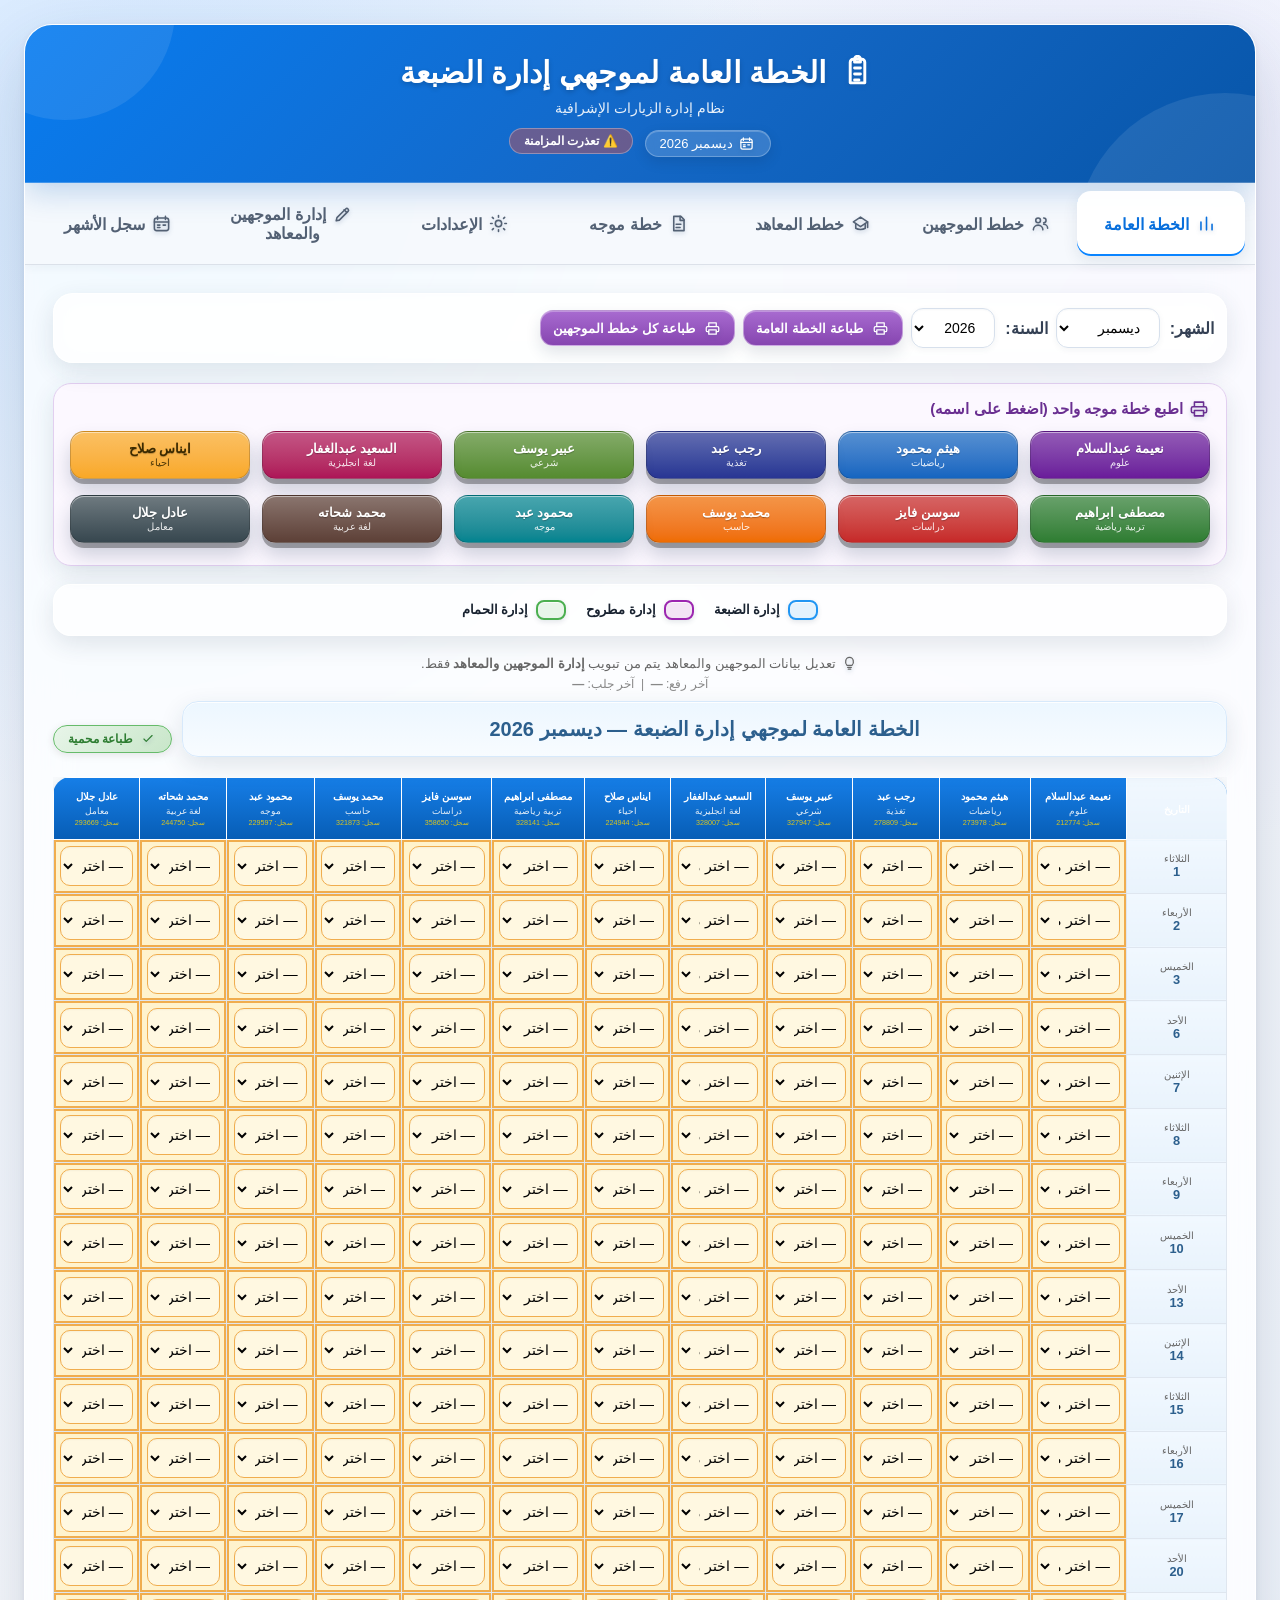
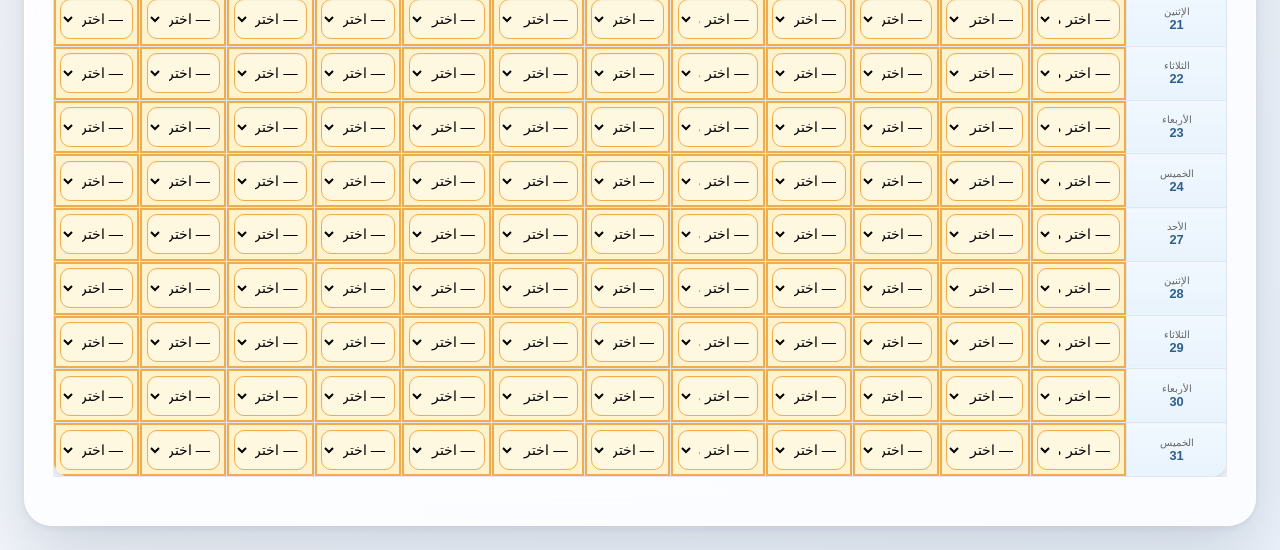
==== commit 36809aa0: "Enhance print functionality and UI elements Added new buttons for printing general plans and all sup" ====
--- a/index.html
+++ b/index.html
@@ -423,6 +423,54 @@
 .sync-badge.sync-offline { background:rgba(243,156,18,.4); }
 option.visited-before { color:#e65100; }
 .ui-icon[data-icon="sync"]::before{-webkit-mask-image:url("data:image/svg+xml,%3Csvg%20xmlns%3D%22http%3A//www.w3.org/2000/svg%22%20viewBox%3D%220%200%2024%2024%22%20fill%3D%22none%22%20stroke%3D%22black%22%20stroke-width%3D%222%22%20stroke-linecap%3D%22round%22%20stroke-linejoin%3D%22round%22%3E%3Cpath%20d%3D%22M20%2011a8%208%200%200%200-14-5L4%208%22/%3E%3Cpath%20d%3D%22M4%204v4h4M4%2013a8%208%200%200%200%2014%205l2-2%22/%3E%3Cpath%20d%3D%22M20%2020v-4h-4%22/%3E%3C/svg%3E");mask-image:url("data:image/svg+xml,%3Csvg%20xmlns%3D%22http%3A//www.w3.org/2000/svg%22%20viewBox%3D%220%200%2024%2024%22%20fill%3D%22none%22%20stroke%3D%22black%22%20stroke-width%3D%222%22%20stroke-linecap%3D%22round%22%20stroke-linejoin%3D%22round%22%3E%3Cpath%20d%3D%22M20%2011a8%208%200%200%200-14-5L4%208%22/%3E%3Cpath%20d%3D%22M4%204v4h4M4%2013a8%208%200%200%200%2014%205l2-2%22/%3E%3Cpath%20d%3D%22M20%2020v-4h-4%22/%3E%3C/svg%3E");}
+
+/* ===== أزرار الخطة العامة في سطر واحد ===== */
+@media (min-width:769px){
+  #generalTab .controls{flex-wrap:nowrap;gap:8px;padding:14px 12px;overflow-x:auto;}
+  #generalTab .controls .control-group{flex-shrink:0;}
+  #generalTab .controls .control-group label{white-space:nowrap;}
+  #generalTab .controls .btn{padding:9px 12px;font-size:13px;white-space:nowrap;flex-shrink:0;}
+}
+
+/* ===== قسم الطباعة ===== */
+.print-panel{background:#fcf8ff;border:1px solid #e2cff0;border-radius:18px;padding:16px;margin-bottom:18px;display:flex;flex-direction:column;gap:12px;box-shadow:var(--shadow-soft);}
+.print-panel-title{font-weight:bold;font-size:15px;color:#6a2f91;}
+.print-main{display:flex;gap:10px;flex-wrap:wrap;}
+.print-hint{font-size:12px;color:#667085;}
+.print-sup-grid{display:grid;grid-template-columns:repeat(6,1fr);gap:10px;}
+.print-sup-btn{min-height:40px;padding:4px 8px;border:1.5px solid #8645b0;border-radius:13px;background:#fff;color:#6a2f91;font:bold 13px 'Segoe UI',Tahoma,sans-serif;display:flex;flex-direction:column;align-items:center;justify-content:center;line-height:1.2;cursor:pointer;transition:transform .18s,box-shadow .18s,background .18s;}
+.print-sup-btn small{font:normal 10px 'Segoe UI',Tahoma,sans-serif;color:#8a7a99;}
+.print-sup-btn:hover{background:#f3e8fb;transform:translateY(-2px);box-shadow:0 8px 16px rgba(134,69,176,.18);}
+@media (max-width:900px){.print-sup-grid{grid-template-columns:repeat(3,1fr);}}
+@media (max-width:500px){.print-sup-grid{grid-template-columns:repeat(2,1fr);}}
+@media print{.print-panel{display:none !important;}}
+
+/* ===== ألوان أزرار الموجهين ===== */
+.print-sup-btn{border-color:var(--c,#8645b0);background:var(--bg,#fff);color:var(--tx,#6a2f91);}
+.print-sup-btn small{color:inherit;opacity:.75;}
+.print-sup-btn:hover{background:var(--c,#8645b0);color:#fff;}
+
+/* ===== أزرار الموجهين 3D ===== */
+.print-sup-grid{gap:16px 12px;padding-bottom:6px;}
+.print-sup-btn{
+  background:var(--c,#8645b0);
+  background:linear-gradient(180deg,color-mix(in srgb,var(--c,#8645b0) 72%,#fff) 0%,var(--c,#8645b0) 100%);
+  color:var(--t3,#fff);
+  border:1px solid rgba(0,0,0,.18);border-radius:14px;min-height:48px;
+  box-shadow:0 5px 0 rgba(0,0,0,.30),0 12px 20px rgba(31,55,86,.22),inset 0 1px rgba(255,255,255,.5);
+  text-shadow:0 1px 1px rgba(0,0,0,.25);
+  transition:transform .12s,box-shadow .12s,filter .12s;
+}
+.print-sup-btn small{color:inherit;opacity:.88;text-shadow:none;}
+.print-sup-btn:hover{
+  background:linear-gradient(180deg,color-mix(in srgb,var(--c,#8645b0) 72%,#fff) 0%,var(--c,#8645b0) 100%);
+  color:var(--t3,#fff);filter:brightness(1.07);transform:translateY(-2px);
+  box-shadow:0 7px 0 rgba(0,0,0,.30),0 16px 26px rgba(31,55,86,.26),inset 0 1px rgba(255,255,255,.5);
+}
+.print-sup-btn:active{
+  transform:translateY(4px);
+  box-shadow:0 1px 0 rgba(0,0,0,.30),0 3px 6px rgba(31,55,86,.2),inset 0 2px 4px rgba(0,0,0,.2);
+}
 </style>
 </head>
 <body>
@@ -454,13 +502,12 @@
 <label for="yearSelect">السنة:</label>
 <select id="yearSelect"></select>
 </div>
-<button id="btnExport" class="btn btn-primary" onclick="exportPlan()"><span class="ui-icon" data-icon="download" aria-hidden="true"></span> JSON</button>
-<button class="btn btn-success" onclick="exportPlanXLSX()"><span class="ui-icon" data-icon="download" aria-hidden="true"></span> Excel XLSX</button>
-<button id="btnImport" class="btn btn-primary" onclick="importPlan()"><span class="ui-icon" data-icon="upload" aria-hidden="true"></span> استيراد</button>
-<button id="btnPrint" class="btn btn-print"><span class="ui-icon" data-icon="printer" aria-hidden="true"></span> طباعة</button>
-<button class="btn btn-warning" onclick="openReorderModal()"><span class="ui-icon" data-icon="edit" aria-hidden="true"></span> ترتيب الموجهين</button>
-<button class="btn btn-test" onclick="runPrintTest()"><span class="ui-icon" data-icon="check" aria-hidden="true"></span> اختبار الطباعة</button>
-<button class="btn btn-success" onclick="pushPlanToSheets()"><span class="ui-icon" data-icon="upload" aria-hidden="true"></span> مزامنة ورفع للشبكة</button>
+<button class="btn btn-print" onclick="printGeneralPlan()"><span class="ui-icon" data-icon="printer" aria-hidden="true"></span> طباعة الخطة العامة</button>
+<button class="btn btn-print" onclick="printAllSupervisors()"><span class="ui-icon" data-icon="printer" aria-hidden="true"></span> طباعة كل خطط الموجهين</button>
+</div>
+<div class="print-panel">
+<div class="print-panel-title"><span class="ui-icon" data-icon="printer" aria-hidden="true"></span> اطبع خطة موجه واحد (اضغط على اسمه)</div>
+<div id="printSupGrid" class="print-sup-grid"></div>
 </div>
 <div class="admin-legend">
 <div class="legend-item"><div class="legend-color dabaa"></div><span>إدارة الضبعة</span></div>
@@ -528,6 +575,19 @@
 </div>
 </div>
 <div id="settingsTab" class="tab-content">
+<div class="pwa-box" style="margin-bottom:20px;text-align:center;">
+<h3><span class="ui-icon" data-icon="settings" aria-hidden="true"></span> أدوات الخطة</h3>
+<p style="color:#667085;font-size:13px;margin-bottom:15px;">تصدير واستيراد الخطة وترتيب الموجهين واختبار الطباعة والمزامنة.</p>
+<div style="display:flex;gap:10px;justify-content:center;flex-wrap:wrap;">
+<button id="btnExport" class="btn btn-primary" onclick="exportPlan()"><span class="ui-icon" data-icon="download" aria-hidden="true"></span> JSON</button>
+<button class="btn btn-success" onclick="exportPlanXLSX()"><span class="ui-icon" data-icon="download" aria-hidden="true"></span> Excel XLSX</button>
+<button id="btnImport" class="btn btn-primary" onclick="importPlan()"><span class="ui-icon" data-icon="upload" aria-hidden="true"></span> استيراد</button>
+<button class="btn btn-warning" onclick="openReorderModal()"><span class="ui-icon" data-icon="edit" aria-hidden="true"></span> ترتيب الموجهين</button>
+<button class="btn btn-test" onclick="runPrintTest()"><span class="ui-icon" data-icon="check" aria-hidden="true"></span> اختبار الطباعة</button>
+<button class="btn btn-success" onclick="pushPlanToSheets()"><span class="ui-icon" data-icon="upload" aria-hidden="true"></span> مزامنة ورفع للشبكة</button>
+</div>
+</div>
+
 <div class="pwa-box" id="printLockBox" style="margin-bottom:20px;text-align:center;">
 <h3><span class="ui-icon" data-icon="printer" aria-hidden="true"></span> حماية إعدادات الطباعة</h3>
 <div id="printLockStatus" style="font-size:13px;line-height:2;"></div>
@@ -950,7 +1010,7 @@
 yearSelect.value = currentYear;
 monthSelect.addEventListener('change', onMonthYearChange);
 yearSelect.addEventListener('change', onMonthYearChange);
-document.getElementById('btnPrint').addEventListener('click', printGeneralPlan);
+
 loadPlan();
 renderTable();
 updateTitle();
@@ -1160,7 +1220,33 @@
 function getGeneralSupervisors() {
 return getGeneralSupervisorOrder().map(id => SUPERVISORS.find(s => s.id === id)).filter(Boolean);
 }
+
+const PRINT_SUP_COLORS = {
+  s1:  ['#1565c0', '#e3f2fd', '#0d47a1'],  // هيثم — أزرق ملكي
+  s2:  ['#2e7d32', '#e8f5e9', '#1b5e20'],
+  s3:  ['#c62828', '#ffebee', '#8e0000'],
+  s4:  ['#6a1b9a', '#f3e5f5', '#4a148c'],
+  s5:  ['#ef6c00', '#fff3e0', '#bf360c'],
+  s6:  ['#00838f', '#e0f7fa', '#006064'],
+  s7:  ['#ad1457', '#fce4ec', '#880e4f'],
+  s8:  ['#5d4037', '#efebe9', '#3e2723'],
+  s9:  ['#558b2f', '#f1f8e9', '#33691e'],
+  s10: ['#283593', '#e8eaf6', '#1a237e'],
+  s11: ['#f9a825', '#fffde7', '#7a5200'],
+  s12: ['#37474f', '#eceff1', '#263238']
+};
+function fillPrintSupButtons() {
+  const box = document.getElementById('printSupGrid');
+  if (!box) return;
+  box.innerHTML = getGeneralSupervisors().map(function (s) {
+    const c = PRINT_SUP_COLORS[s.id] || ['#8645b0', '#fff', '#6a2f91'];
+    return '<button class="print-sup-btn" style="--c:' + c[0] + ';--bg:' + c[1] + ';--tx:' + c[2] + ';--t3:' + (c[0] === '#f9a825' ? '#3b2a00' : '#fff') + '" onclick="printIndividualSupervisor(\'' + s.id + '\')">' +
+      formatGeneralPrintSupervisorName(s.name) + '<small>' + (s.specialty || '') + '</small></button>';
+  }).join('');
+}
+
 function renderTable() {
+if (typeof fillPrintSupButtons === 'function') fillPrintSupButtons();
 const container = document.getElementById('planTableContainer');
 container.innerHTML = '';
 const workingDays = getWorkingDays(currentMonth, currentYear);
@@ -1976,33 +2062,6 @@
 const monthName = MONTHS_AR[currentMonth - 1];
 const rows = Math.ceil(visits.length / 3);
 const nameFont = Math.max(14, Math.min(20, 20 - Math.max(0, rows - 5) * 1.2));
-const sumRem = visits.length % 3;
-const sumLayout = (span, newRow) => {
-const cols = span === 1 ? 2 : span * 2;
-const gr = rows + (newRow ? 1 : 0);
-const ch = (232 - (gr - 1) * 3) / gr;
-const sr = Math.ceil(visits.length / cols);
-return { span: span, cols: cols, sr: sr, f: Math.round(((ch - 1) / sr) * 3.78 * 0.6 * 10) / 10 };
-};
-let sumL = sumLayout(sumRem === 0 ? 3 : 3 - sumRem, sumRem === 0);
-if (sumRem !== 0 && sumL.f < 8) {
-const alt = sumLayout(3, true);
-if (alt.f > sumL.f) sumL = alt;
-}
-const sumSpan = sumL.span;
-const SUM_COLS = sumL.cols;
-const sumRows = sumL.sr;
-const sumFont = Math.max(7, Math.min(13, sumL.f));
-const pairW = 100 / SUM_COLS;
-let sumBody = '';
-for (let r = 0; r < sumRows; r++) {
-let tr = '';
-for (let c = 0; c < SUM_COLS; c++) {
-const v = visits[r * SUM_COLS + c];
-tr += v ? `<td class="s-date">${v.dayNumber}</td><td class="s-inst">${normalizeInstituteName(v.institute)}</td>` : '<td class="s-date"></td><td class="s-inst"></td>';
-}
-sumBody += `<tr>${tr}</tr>`;
-}
 return `<!DOCTYPE html>
 <html lang="ar" dir="rtl">
 <head>
@@ -2107,34 +2166,6 @@
 line-height: 1.2;
 overflow-wrap: anywhere;
 }
-.summary {
-grid-column: span ${sumSpan};
-align-self: stretch;
-display: flex;
-min-height: 0;
-overflow: hidden;
-box-sizing: border-box;
-border: 1.2px solid #2c5f8d;
-background: #f9f9f9;
-}
-.summary table {
-width: 100%;
-flex: 1;
-height: auto;
-border-collapse: collapse;
-table-layout: fixed;
-font-size: ${sumFont}px;
-}
-.summary td {
-border: 1px solid #2c5f8d;
-padding: 0 2px;
-text-align: center;
-font-weight: 700;
-overflow: hidden;
-white-space: nowrap;
-}
-.summary td.s-date { width: ${Math.round(pairW * 0.2 * 10) / 10}%; background: #eef4fa; }
-.summary td.s-inst { width: ${Math.round(pairW * 0.8 * 10) / 10}%; }
 .footer {
 margin-top: 2mm;
 padding-top: 2mm;
@@ -2172,7 +2203,6 @@
 <span class="box-institute">${normalizeInstituteName(v.institute)}</span>
 </div>
 </div>`).join('')}
-<div class="summary"><table><tbody>${sumBody}</tbody></table></div>
 </div>
 <div class="footer">
 <div class="footer-item"><div>المختص</div></div>
@@ -3136,7 +3166,7 @@
 // البصمة تُحسب من نص دوال الطباعة والدوال المغذية لها + الثوابت + الشعار.
 // أي تعديل ولو مسافة واحدة في هذه الدوال يغيّر البصمة فتتحول الشارة للأحمر ويظهر تحذير قبل الطباعة.
 // بعد تعديل الطباعة عن قصد: راجع الأنواع الثلاثة (عامة + موجه + معهد) ثم الصق البصمة الجديدة هنا.
-const PRINT_APPROVED_HASH = 'EBFE8A8068D79-19362';
+const PRINT_APPROVED_HASH = '1AB54C5E5FB6D7-17686';
 
 const PrintLock = (() => {
   function cyrb53(str) {
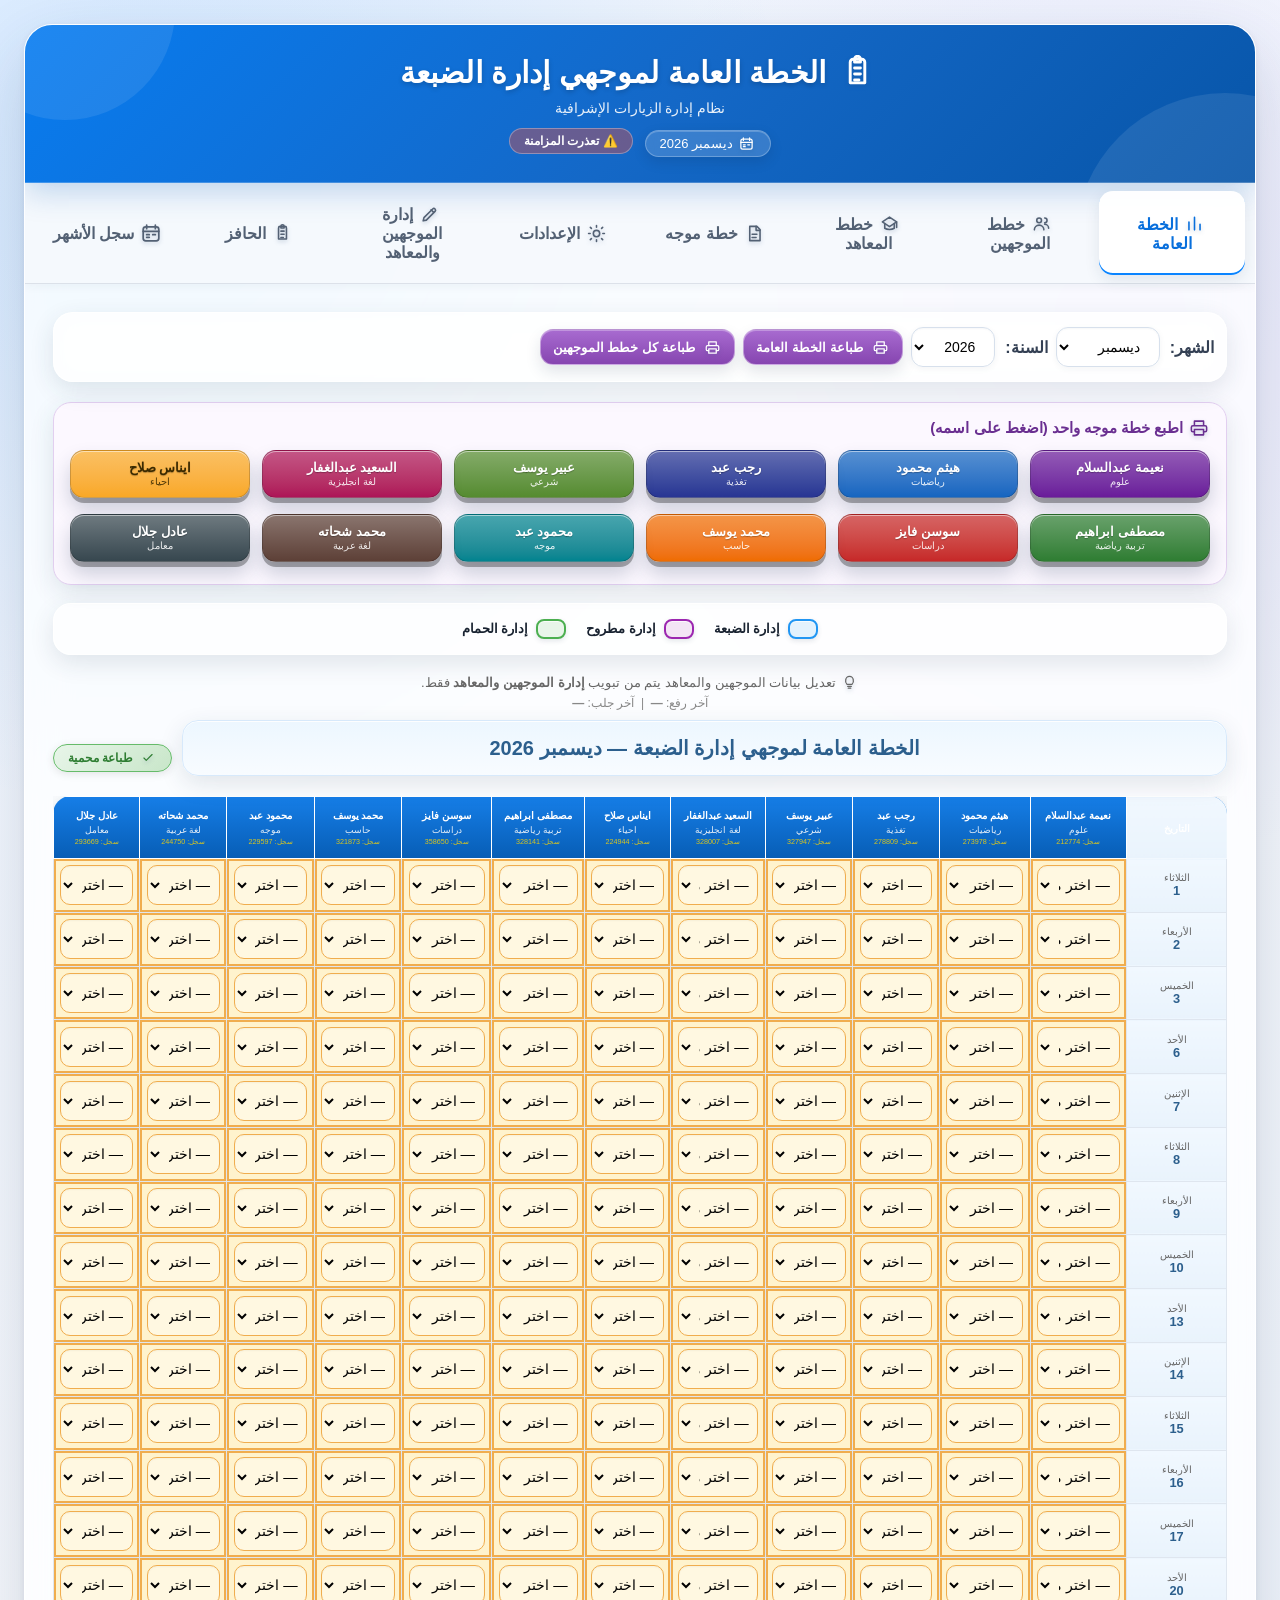
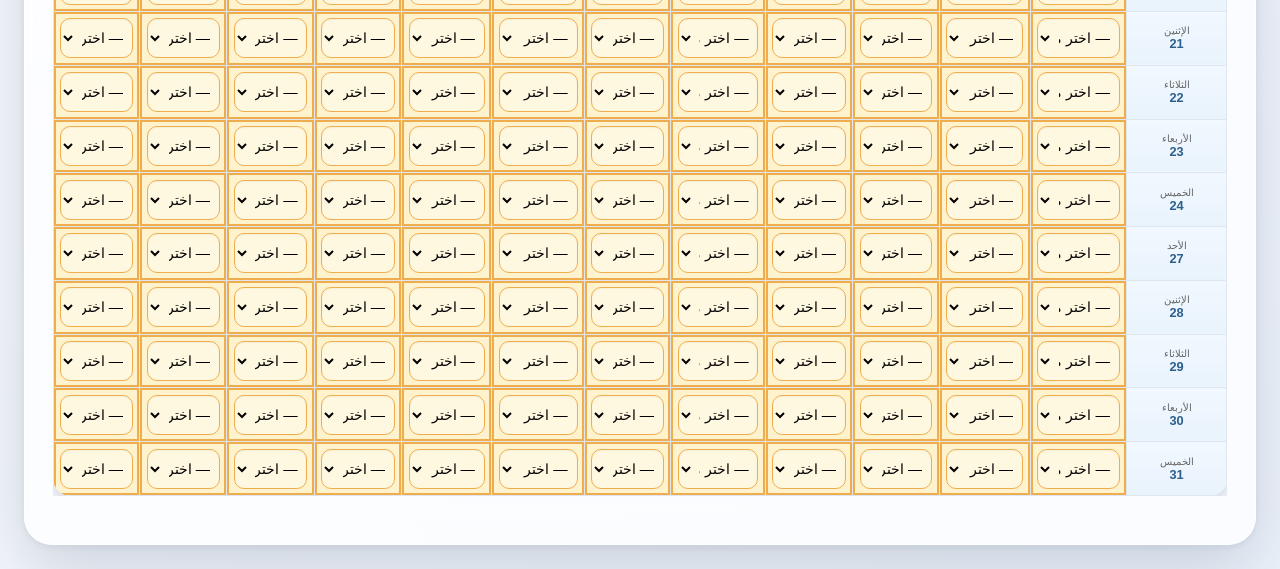
==== commit 087e34c6: "Enhance index.html with new button and styles Added new button for 'الحافز' section and updated styl" ====
--- a/index.html
+++ b/index.html
@@ -471,6 +471,21 @@
   transform:translateY(4px);
   box-shadow:0 1px 0 rgba(0,0,0,.30),0 3px 6px rgba(31,55,86,.2),inset 0 2px 4px rgba(0,0,0,.2);
 }
+.hz-controls input[type=text]{padding:8px 10px;border:2px solid #ddd;border-radius:6px;font-size:14px;font-family:inherit}
+.hz-controls input[type=text]:focus{outline:none;border-color:#2c5f8d}
+.hz-page{background:#fff;border:1px solid #ddd;border-radius:10px;padding:20px;margin-bottom:20px;line-height:1.9;font-size:14px}
+.hz-page p{margin:6px 0;font-weight:bold}
+.hz-org{font-size:13px;font-weight:bold;line-height:1.6;margin-bottom:10px}
+.hz-center{text-align:center}.hz-bold{font-weight:bold}
+.hz-small{font-size:12px;font-weight:bold}.hz-title{text-align:center;font-size:18px;font-weight:bold;margin:8px 0}
+.hz-d{background:#e8f1fb;color:#1a3a5c;padding:0 6px;border-radius:4px}
+.hz-page table{width:100%;border-collapse:collapse;margin:10px 0}
+.hz-page th,.hz-page td{border:1px solid #999;padding:6px 8px;text-align:center;font-size:13px}
+.hz-page th{background:#f0f3f7}
+.hz-page td input{width:100%;padding:5px;border:1px solid #ccc;border-radius:4px;text-align:center;font-family:inherit;font-size:13px}
+.hz-x{background:none;border:none;color:#e74c3c;font-size:20px;cursor:pointer;line-height:1}
+.hz-x:hover{color:#c0392b}
+.hz-sign{display:flex;justify-content:space-between;gap:10px;flex-wrap:wrap;margin-top:18px;font-size:13px;font-weight:bold}
 </style>
 </head>
 <body>
@@ -490,6 +505,7 @@
 <button class="tab" data-tab="single"><span class="ui-icon" data-icon="note" aria-hidden="true"></span> خطة موجه</button>
 <button class="tab" data-tab="settings"><span class="ui-icon" data-icon="settings" aria-hidden="true"></span> الإعدادات</button>
 <button class="tab" data-tab="manage"><span class="ui-icon" data-icon="edit" aria-hidden="true"></span> إدارة الموجهين والمعاهد</button>
+<button class="tab" data-tab="hafez"><span class="ui-icon" data-icon="clipboard" aria-hidden="true"></span> الحافز</button>
 <button class="tab" id="btnArchiveOpen" onclick="ArchiveUI.openArchiveModal()"><span class="ui-icon" data-icon="calendar" aria-hidden="true"></span> سجل الأشهر</button>
 </div>
 <div id="generalTab" class="tab-content active">
@@ -574,6 +590,7 @@
 </section>
 </div>
 </div>
+<div id="hafezTab" class="tab-content"><div id="hafezBody"></div></div>
 <div id="settingsTab" class="tab-content">
 <div class="pwa-box" style="margin-bottom:20px;text-align:center;">
 <h3><span class="ui-icon" data-icon="settings" aria-hidden="true"></span> أدوات الخطة</h3>
@@ -3296,5 +3313,222 @@
 if (_plBadge) { _plBadge.addEventListener('click', function() { runPrintTest(); }); }
 });
 </script>
+<script>
+(function () {
+  'use strict';
+  var KEY = 'hafez_state_v1';
+  var EXCLUDED_DEFAULT = ['s6', 's10'];
+  var EDU_DEFAULT = '2027/2026';
+
+  function blank() { return { ids: null, custom: [], rewards: {}, visits: {}, monthOv: {}, eduOv: '' }; }
+  var st = blank();
+  try {
+    var raw = JSON.parse(localStorage.getItem(KEY) || 'null');
+    if (raw && typeof raw === 'object') st = Object.assign(blank(), raw);
+  } catch (e) {}
+  if (!Array.isArray(st.ids)) st.ids = SUPERVISORS.filter(function (s) { return EXCLUDED_DEFAULT.indexOf(s.id) < 0; }).map(function (s) { return s.id; });
+
+  function save() { try { localStorage.setItem(KEY, JSON.stringify(st)); } catch (e) {} }
+  function esc(v) { return String(v == null ? '' : v).replace(/[&<>"']/g, function (c) { return { '&': '&amp;', '<': '&lt;', '>': '&gt;', '"': '&quot;', "'": '&#39;' }[c]; }); }
+  function mk() { return currentYear + '_' + currentMonth; }
+  function autoMonth() { return MONTHS_AR[currentMonth - 1] + ' ' + currentYear; }
+  function monthTxt() { var o = st.monthOv[mk()]; return o ? o : autoMonth(); }
+  function eduTxt() { return st.eduOv || EDU_DEFAULT; }
+  function find(id) {
+    return SUPERVISORS.find(function (s) { return s.id === id; }) || st.custom.find(function (s) { return s.id === id; }) || null;
+  }
+  function list() { return st.ids.map(find).filter(Boolean); }
+  function autoVisits(id) {
+    var n = 0;
+    for (var d in currentPlan) { var v = currentPlan[d] && currentPlan[d][id]; if (v && !isLeave(v)) n++; }
+    return n;
+  }
+  function visitsOf(id) {
+    var o = (st.visits[mk()] || {})[id];
+    return (o === undefined || o === '' || isNaN(Number(o))) ? autoVisits(id) : Number(o);
+  }
+  function rewardOf(id) { return (st.rewards[mk()] || {})[id] || ''; }
+  function num(s) {
+    var t = String(s == null ? '' : s).replace(/[٠-٩]/g, function (d) { return '٠١٢٣٤٥٦٧٨٩'.indexOf(d); }).replace(/[,٬]/g, '').replace(/٫/g, '.').replace(/[^0-9.]/g, '');
+    return parseFloat(t) || 0;
+  }
+  function sums() {
+    var v = 0, r = 0;
+    list().forEach(function (s) { v += visitsOf(s.id); r += num(rewardOf(s.id)); });
+    return { v: v, r: Math.round(r * 100) / 100 };
+  }
+
+  function letter(mode) {
+    var m = monthTxt(), e = eduTxt();
+    function M() { return mode === 'screen' ? '<span class="hz-d hz-month">' + esc(m) + '</span>' : esc(m); }
+    function E() { return mode === 'screen' ? '<span class="hz-d hz-edu">' + esc(e) + '</span>' : esc(e); }
+    return '<p>الرجاء من فضيلتكم التكرم بالموافقة على صرف الحافز الخاص بموجهي إدارة الضبعة التعليمية الأزهرية المتابعين للصفوف الأولى من الصف الأول حتى الصف السادس للعام الدراسي ' + E() + 'م و حيث ان جميع السادة الموجهين قد وقعوا اكثر من 20 توقيع بدفتر الحضور و الانصراف و كما قاموا بمتابعة جميع المعاهد الابتدائي في الخطط التوجيهية و الفنية و كذلك قاموا بعمل ورش تدريبية و ورش عمل لتناقل الأثر الايجابي الفعال في رفع كفاءة العملية التعليمية بالأزهر الشريف الصفوف الأولي وذلك تحت إشراف رئيس الإدارة المركزية بمطروح و ايضا بالتعاون مع إدارة التدريب و تفيد الإدارة بأن السادة الاتي اسمائهم لم يوقع عليهم أي جزاءات و لم يحصلو على أي اجازات اعتيادية أو مرضية خلال شهر ' + M() + 'م</p>' +
+      '<p>وتفيد الإدارة بأن السادة الاتي اسمائهم قد قامو بزيارة صفين دراسين علي الأقل في كل زيارة قامو بها للمعاهد المدونة في الخطة خلال شهر ' + M() + 'م</p>' +
+      '<p class="hz-center">لذا</p>' +
+      '<p>نرجو صرف الحافز المشار اليه سابقا عن شهر ' + M() + 'م و اسماء السادة الموجهين هي :-</p>';
+  }
+  function formHead(mode) {
+    var m = monthTxt();
+    var M = mode === 'screen' ? '<span class="hz-d hz-month">' + esc(m) + '</span>' : esc(m);
+    return '<div class="hz-small">قسم الاستحقاقات</div>' +
+      '<div class="hz-title">نموذج إدخال مكافأة قيمة</div>' +
+      '<p>اسم المراجع/ ........................................ &nbsp;&nbsp; جهة الصرف المراجع/ ........................................</p>' +
+      '<p>اسم المكافأة/ حافز الصفوف الاولى ( للموجهين ) عن شهر ' + M + 'م</p>' +
+      '<p>جهة الصرف/ ادارة الضبعة</p>';
+  }
+
+  function render() {
+    var box = document.getElementById('hafezBody');
+    if (!box) return;
+    var L = list();
+    var avail = SUPERVISORS.filter(function (s) { return st.ids.indexOf(s.id) < 0; });
+    var sm = sums();
+    var h = '';
+    h += '<div class="controls hz-controls">' +
+      '<div class="control-group"><label>الشهر في الخطاب:</label><input type="text" id="hzMonth" value="' + esc(monthTxt()) + '"></div>' +
+      '<div class="control-group"><label>العام الدراسي:</label><input type="text" id="hzEdu" value="' + esc(eduTxt()) + '" style="width:110px"></div>' +
+      '<button class="btn btn-primary" data-hz="auto">رجوع للتواريخ التلقائية</button>' +
+      '<button class="btn btn-print" data-hz="print">طباعة الصفحتين</button>' +
+      '</div>';
+    h += '<p style="text-align:center;color:#666;font-size:13px;margin-bottom:10px;">الشهر والسنة يتبعان الخطة العامة تلقائيا (' + esc(autoMonth()) + ')، وعدد الزيارات يُحسب من الخطة العامة ويمكن تعديله.</p>';
+    h += '<div class="controls hz-controls">' +
+      '<div class="control-group"><label>إضافة موجه:</label><select id="hzAddSel"><option value="">اختر موجها…</option>' +
+      avail.map(function (s) { return '<option value="' + esc(s.id) + '">' + esc(s.name) + '</option>'; }).join('') +
+      '</select><button class="btn btn-success" data-hz="add">إضافة</button></div>' +
+      '<div class="control-group"><label>موجه جديد:</label>' +
+      '<input type="text" id="hzNName" placeholder="الاسم" style="width:200px">' +
+      '<input type="text" id="hzNRec" placeholder="رقم السجل" style="width:110px">' +
+      '<input type="text" id="hzNSpec" placeholder="التخصص" style="width:110px">' +
+      '<button class="btn btn-success" data-hz="addnew">إضافة يدوية</button></div>' +
+      '</div>';
+
+    h += '<div class="hz-page"><div class="hz-org">الأزهر الشريف<br>الإدارة المركزية لمنطقة مطروح الأزهرية<br>إدارة الضبعة التعليمية</div>' +
+      '<div class="hz-center hz-bold">السيد صاحب الفضيلة / رئيس الإدارة المركزية لمنطقة مطروح الأزهرية<br>السلام عليكم و رحمة الله و بركاته</div>' +
+      letter('screen') +
+      '<table><tr><th style="width:50px">م</th><th>رقم السجل</th><th>الاسم</th><th>التخصص</th><th style="width:40px"></th></tr>' +
+      (L.length ? L.map(function (s, i) {
+        return '<tr><td>' + (i + 1) + '</td><td>' + esc(s.recordNumber) + '</td><td>' + esc(s.name) + '</td><td>' + esc(s.specialty) + '</td><td><button class="hz-x" data-hz="del" data-id="' + esc(s.id) + '" title="حذف من الجدول">×</button></td></tr>';
+      }).join('') : '<tr><td colspan="5">لا يوجد موجهون في الجدول</td></tr>') +
+      '</table><div class="hz-sign"><span>المختص</span><span>مدير الإدارة</span></div></div>';
+
+    h += '<div class="hz-page">' + formHead('screen') +
+      '<table><tr><th>رقم السجل</th><th>اسم الموجه</th><th>التخصص</th><th style="width:110px">عدد الزيارات</th><th style="width:130px">المكافأة</th><th style="width:40px"></th></tr>' +
+      (L.length ? L.map(function (s) {
+        return '<tr><td>' + esc(s.recordNumber) + '</td><td>' + esc(s.name) + '</td><td>' + esc(s.specialty) + '</td>' +
+          '<td><input type="number" min="0" data-hz-visits="' + esc(s.id) + '" value="' + visitsOf(s.id) + '"></td>' +
+          '<td><input type="text" data-hz-reward="' + esc(s.id) + '" value="' + esc(rewardOf(s.id)) + '"></td>' +
+          '<td><button class="hz-x" data-hz="del" data-id="' + esc(s.id) + '" title="حذف من الجدول">×</button></td></tr>';
+      }).join('') : '<tr><td colspan="6">لا يوجد موجهون في الجدول</td></tr>') +
+      '<tr><th colspan="3">المجموع</th><th id="hzSumV">' + sm.v + '</th><th id="hzSumR">' + sm.r + '</th><th></th></tr></table>' +
+      '<div class="hz-sign"><span>المراجع</span><span>رئيس القسم</span><span>مدير شئون العاملين</span><span>يعتمد رئيس الإدارة المركزية</span></div></div>';
+    box.innerHTML = h;
+  }
+
+  function refreshTotals() {
+    var sm = sums();
+    var a = document.getElementById('hzSumV'), b = document.getElementById('hzSumR');
+    if (a) a.textContent = sm.v;
+    if (b) b.textContent = sm.r;
+  }
+  function syncSpans(cls, txt) {
+    document.querySelectorAll('#hafezTab .' + cls).forEach(function (el) { el.textContent = txt; });
+  }
+
+  function buildPrint(L) {
+    var sm = sums();
+    var css = '@page{size:A4 portrait;margin:12mm}html,body{margin:0;padding:0}' +
+      'body{font-family:Arial,Tahoma,sans-serif;direction:rtl;color:#000;font-size:14px;line-height:1.9}' +
+      '.page{page-break-after:always}.page:last-child{page-break-after:auto}' +
+      '.org{font-size:13px;font-weight:bold;line-height:1.6;margin-bottom:10px}' +
+      '.hz-center{text-align:center}.hz-bold{font-weight:bold;font-size:15px;margin-bottom:8px}' +
+      'p{margin:6px 0;text-align:justify;font-weight:bold}p.hz-center{text-align:center}' +
+      '.hz-small{font-size:12px;font-weight:bold}.hz-title{text-align:center;font-size:18px;font-weight:bold;margin:10px 0}' +
+      'table{width:100%;border-collapse:collapse;margin:10px 0}' +
+      'th,td{border:1px solid #000;padding:4px 6px;text-align:center;font-size:13px;height:9mm}th{background:#eee}' +
+      '.sign{display:flex;justify-content:space-between;margin-top:22px;font-size:13px;font-weight:bold}';
+    var p1 = '<div class="page"><div class="org">الأزهر الشريف<br>الإدارة المركزية لمنطقة مطروح الأزهرية<br>إدارة الضبعة التعليمية</div>' +
+      '<div class="hz-center hz-bold">السيد صاحب الفضيلة / رئيس الإدارة المركزية لمنطقة مطروح الأزهرية<br>السلام عليكم و رحمة الله و بركاته</div>' +
+      letter('print') +
+      '<table><tr><th style="width:8%">م</th><th style="width:22%">رقم السجل</th><th>الاسم</th><th style="width:22%">التخصص</th></tr>' +
+      L.map(function (s, i) { return '<tr><td>' + (i + 1) + '</td><td>' + esc(s.recordNumber) + '</td><td>' + esc(s.name) + '</td><td>' + esc(s.specialty) + '</td></tr>'; }).join('') +
+      '</table><div class="sign"><span>المختص</span><span>مدير الإدارة</span></div></div>';
+    var p2 = '<div class="page">' + formHead('print') +
+      '<table><tr><th style="width:17%">رقم السجل</th><th>اسم الموجه</th><th style="width:18%">التخصص</th><th style="width:12%">عدد الزيارات</th><th style="width:15%">المكافأة</th></tr>' +
+      L.map(function (s) { return '<tr><td>' + esc(s.recordNumber) + '</td><td>' + esc(s.name) + '</td><td>' + esc(s.specialty) + '</td><td>' + visitsOf(s.id) + '</td><td>' + esc(rewardOf(s.id)) + '</td></tr>'; }).join('') +
+      '<tr><th colspan="3">المجموع</th><th>' + sm.v + '</th><th>' + sm.r + '</th></tr></table>' +
+      '<div class="sign"><span>المراجع</span><span>رئيس القسم</span><span>مدير شئون العاملين</span><span>يعتمد رئيس الإدارة المركزية</span></div></div>';
+    return '<!DOCTYPE html><html lang="ar" dir="rtl"><head><meta charset="UTF-8"><title>الحافز - ' + esc(monthTxt()) + '</title><style>' + css + '</style></head><body>' + p1 + p2 + '</body></html>';
+  }
+  function printHafez() {
+    var L = list();
+    if (!L.length) { alert('لا يوجد موجهون في الجدول'); return; }
+    openPrintWindow(buildPrint(L));
+  }
+
+  document.addEventListener('click', function (ev) {
+    var b = ev.target.closest ? ev.target.closest('[data-hz]') : null;
+    var tab = document.getElementById('hafezTab');
+    if (!b || !tab || !tab.contains(b)) return;
+    var a = b.getAttribute('data-hz');
+    if (a === 'del') {
+      var id = b.getAttribute('data-id'), s = find(id);
+      if (confirm('حذف ' + (s ? s.name : '') + ' من جدول الحافز؟')) {
+        st.ids = st.ids.filter(function (x) { return x !== id; });
+        if (String(id).indexOf('h_') === 0) st.custom = st.custom.filter(function (x) { return x.id !== id; });
+        save(); render();
+      }
+    } else if (a === 'add') {
+      var sel = document.getElementById('hzAddSel');
+      if (!sel || !sel.value) { alert('اختر موجها من القائمة أولا'); return; }
+      st.ids.push(sel.value); save(); render();
+    } else if (a === 'addnew') {
+      var nm = document.getElementById('hzNName').value.trim();
+      if (!nm) { alert('اكتب اسم الموجه'); return; }
+      var id2 = 'h_' + Date.now();
+      st.custom.push({ id: id2, name: nm, recordNumber: document.getElementById('hzNRec').value.trim(), specialty: document.getElementById('hzNSpec').value.trim() });
+      st.ids.push(id2); save(); render();
+    } else if (a === 'auto') {
+      delete st.monthOv[mk()]; st.eduOv = ''; save(); render();
+    } else if (a === 'print') {
+      printHafez();
+    }
+  });
+
+  document.addEventListener('input', function (ev) {
+    var t = ev.target;
+    if (!t.closest || !t.closest('#hafezTab')) return;
+    if (t.id === 'hzMonth') {
+      var v = t.value.trim();
+      if (v && v !== autoMonth()) st.monthOv[mk()] = v; else delete st.monthOv[mk()];
+      save(); syncSpans('hz-month', monthTxt());
+    } else if (t.id === 'hzEdu') {
+      var e = t.value.trim();
+      st.eduOv = (e && e !== EDU_DEFAULT) ? e : '';
+      save(); syncSpans('hz-edu', eduTxt());
+    } else if (t.hasAttribute('data-hz-visits')) {
+      var k = mk(); st.visits[k] = st.visits[k] || {};
+      if (t.value === '') delete st.visits[k][t.getAttribute('data-hz-visits')]; else st.visits[k][t.getAttribute('data-hz-visits')] = t.value;
+      save(); refreshTotals();
+    } else if (t.hasAttribute('data-hz-reward')) {
+      var k2 = mk(); st.rewards[k2] = st.rewards[k2] || {};
+      st.rewards[k2][t.getAttribute('data-hz-reward')] = t.value;
+      save(); refreshTotals();
+    }
+  });
+
+  function isActive() { var t = document.getElementById('hafezTab'); return t && t.classList.contains('active'); }
+  var tabBtn = document.querySelector('.tab[data-tab="hafez"]');
+  if (tabBtn) tabBtn.addEventListener('click', function () { setTimeout(render, 0); });
+  ['monthSelect', 'yearSelect'].forEach(function (id) {
+    var el = document.getElementById(id);
+    if (el) el.addEventListener('change', function () { setTimeout(function () { if (isActive()) render(); }, 50); });
+  });
+  var _upd = window.updateOtherTabs;
+  if (typeof _upd === 'function') window.updateOtherTabs = function () { _upd.apply(this, arguments); if (isActive()) render(); };
+
+  render();
+})();
+</script>
+
 </body>
 </html>
